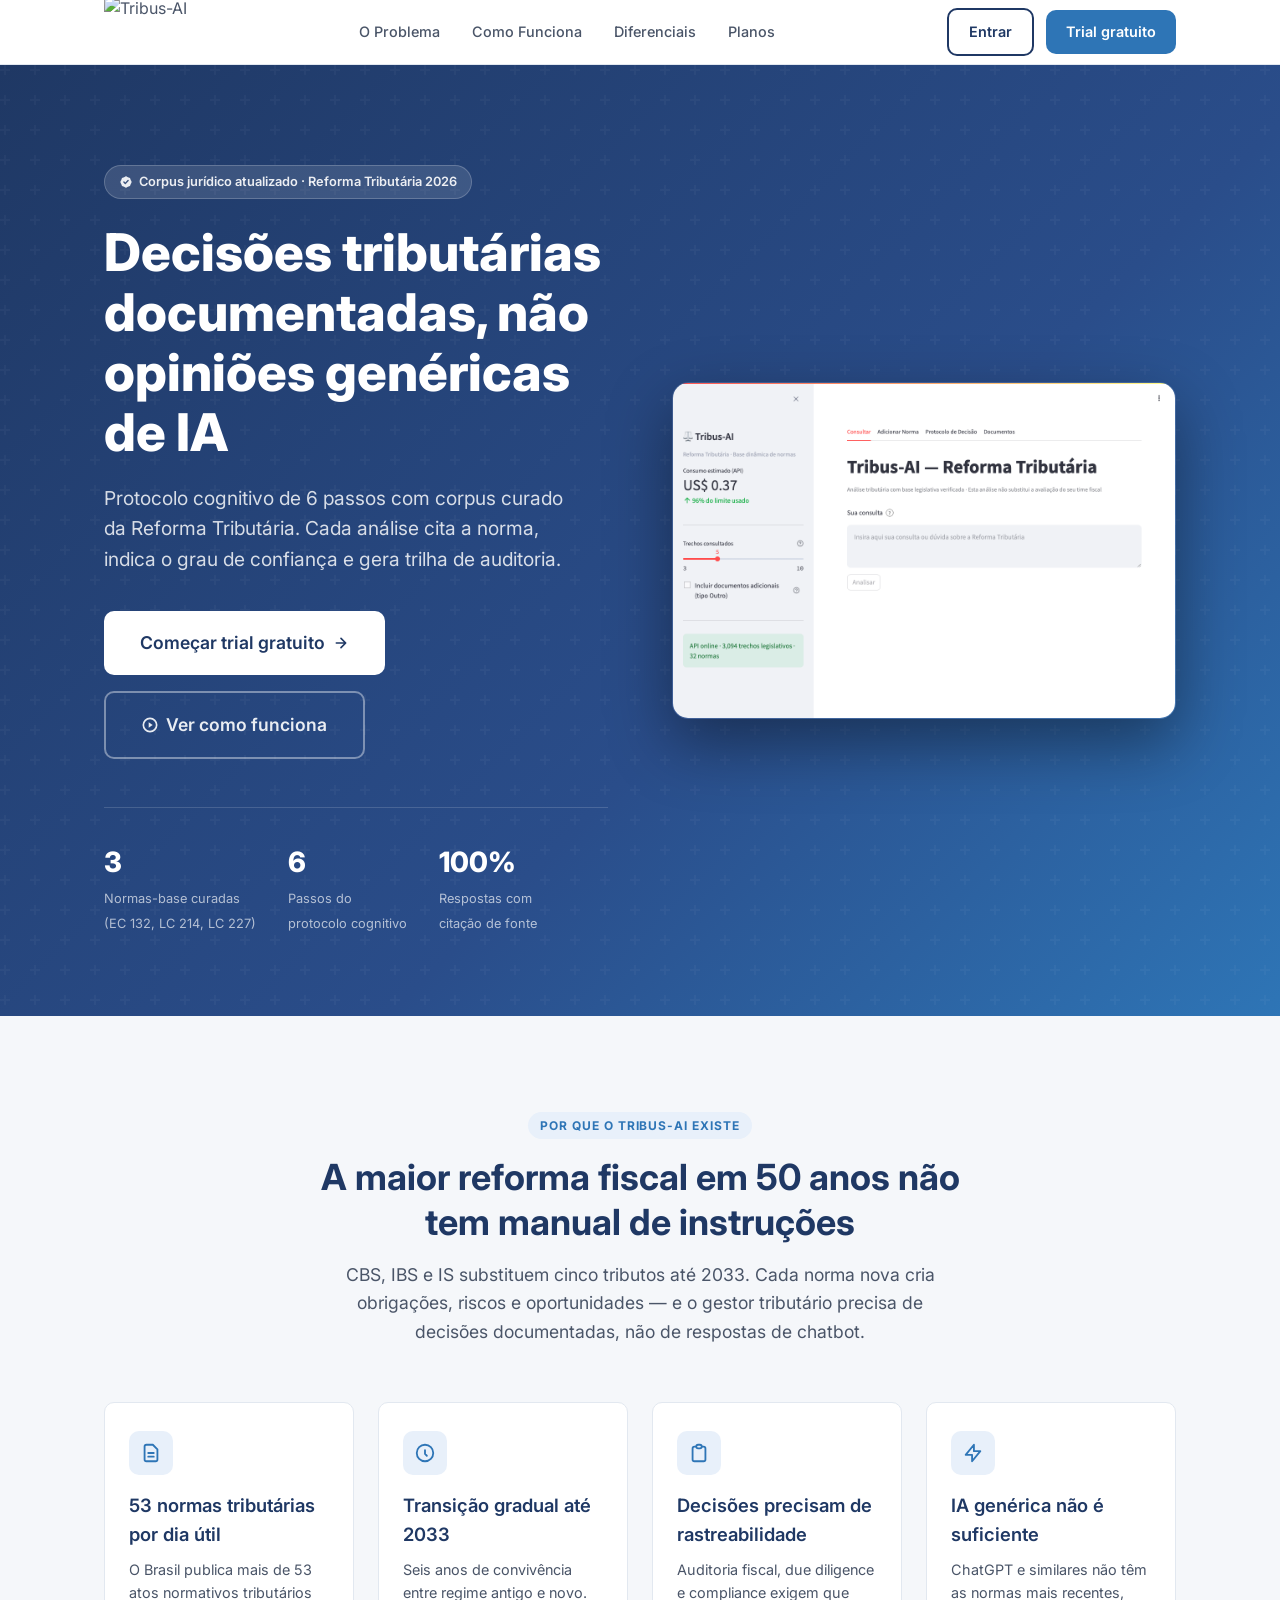
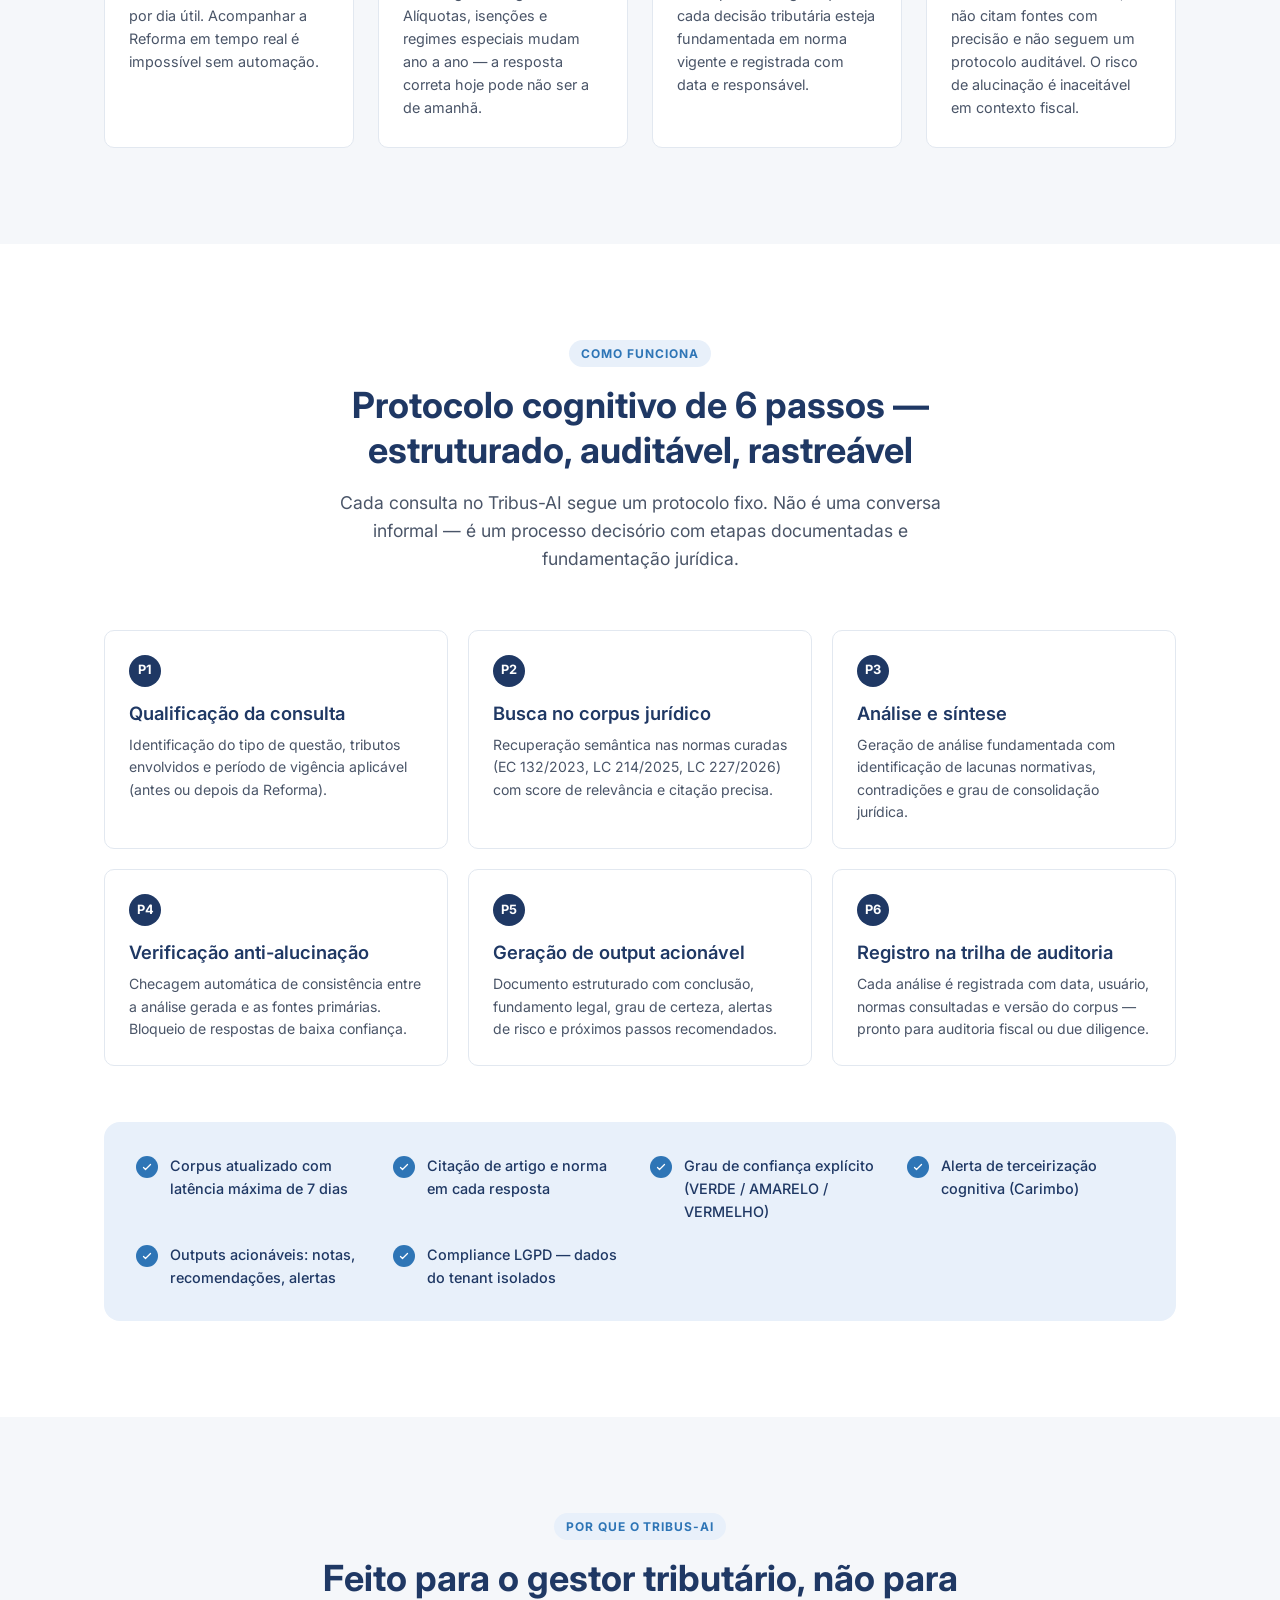
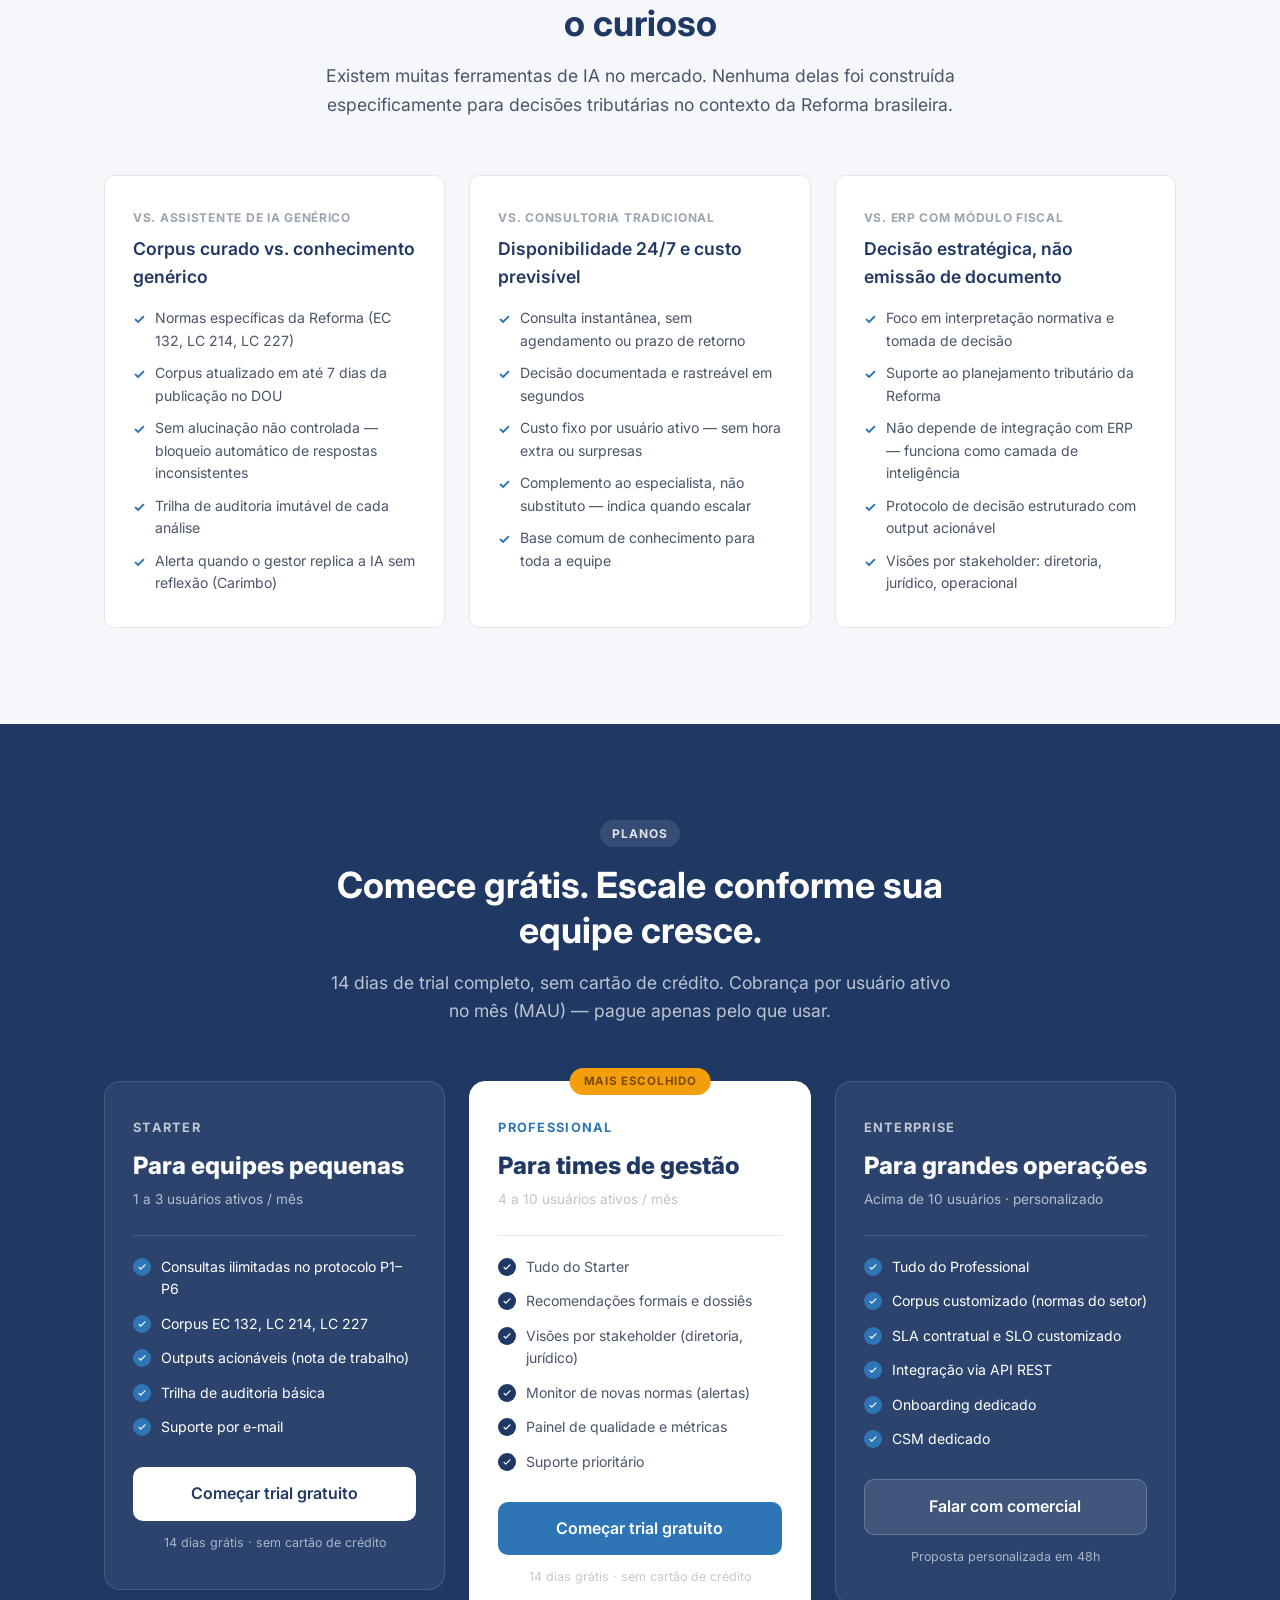
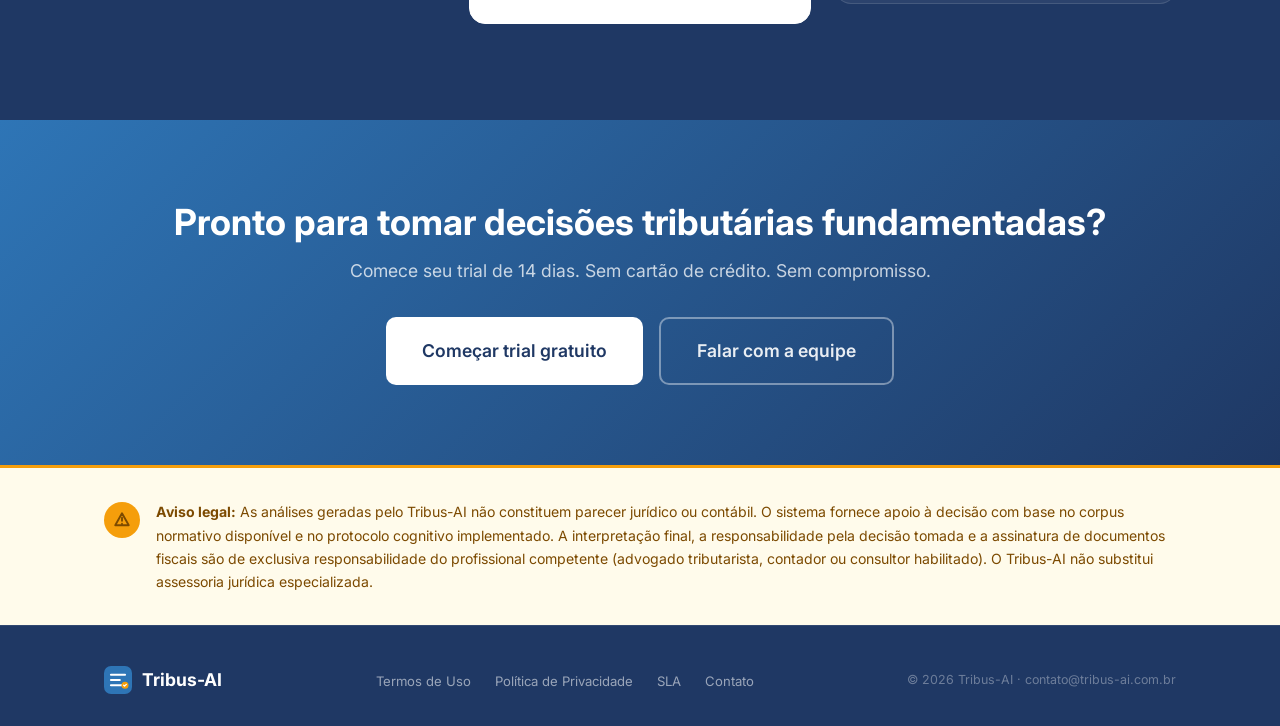
==== landing/index.html @ 96663cfc "feat: logo 72px + screenshot real do app no hero da landing page Co-Authored-By: Claude Sonnet 4.6 <" ====
<!DOCTYPE html>
<html lang="pt-BR">
<head>
  <meta charset="UTF-8" />
  <meta name="viewport" content="width=device-width, initial-scale=1.0" />
  <meta name="description" content="Tribus-AI — Inteligência tributária para a Reforma. Protocolo cognitivo de 6 passos, corpus jurídico curado e trilha de auditoria para decisões tributárias documentadas." />
  <title>Tribus-AI — Inteligência Tributária para a Reforma</title>
  <link rel="preconnect" href="https://fonts.googleapis.com" />
  <link rel="preconnect" href="https://fonts.gstatic.com" crossorigin />
  <link href="https://fonts.googleapis.com/css2?family=Inter:wght@400;500;600;700;800&display=swap" rel="stylesheet" />
  <style>
    /* ── Reset & Base ───────────────────────────────────────────── */
    *, *::before, *::after { box-sizing: border-box; margin: 0; padding: 0; }

    :root {
      --azul-escuro:  #1F3864;
      --azul-medio:   #2E75B6;
      --azul-claro:   #E8F0FA;
      --cinza-claro:  #F5F7FA;
      --cinza-medio:  #9AA5B1;
      --cinza-texto:  #4A5568;
      --branco:       #FFFFFF;
      --borda:        #E2E8F0;
      --destaque:     #F59E0B;
      --fonte:        'Inter', system-ui, -apple-system, sans-serif;
      --raio:         10px;
      --sombra:       0 4px 24px rgba(31,56,100,.10);
    }

    html { scroll-behavior: smooth; }

    body {
      font-family: var(--fonte);
      color: var(--cinza-texto);
      background: var(--branco);
      line-height: 1.6;
      -webkit-font-smoothing: antialiased;
    }

    img { max-width: 100%; display: block; }
    a { color: inherit; text-decoration: none; }

    .container {
      width: 100%;
      max-width: 1120px;
      margin: 0 auto;
      padding: 0 24px;
    }

    /* ── Tipografia ─────────────────────────────────────────────── */
    h1 { font-size: clamp(2rem, 5vw, 3.25rem); font-weight: 800; line-height: 1.15; }
    h2 { font-size: clamp(1.5rem, 3vw, 2.25rem); font-weight: 700; line-height: 1.25; }
    h3 { font-size: 1.15rem; font-weight: 600; }
    p  { font-size: 1rem; }

    .label {
      display: inline-block;
      font-size: .75rem;
      font-weight: 700;
      letter-spacing: .08em;
      text-transform: uppercase;
      color: var(--azul-medio);
      background: var(--azul-claro);
      padding: 4px 12px;
      border-radius: 20px;
      margin-bottom: 16px;
    }

    /* ── Botões ─────────────────────────────────────────────────── */
    .btn {
      display: inline-flex;
      align-items: center;
      gap: 8px;
      padding: 14px 28px;
      border-radius: var(--raio);
      font-size: 1rem;
      font-weight: 600;
      cursor: pointer;
      transition: transform .15s, box-shadow .15s, opacity .15s;
      border: none;
      text-decoration: none;
    }
    .btn:hover { transform: translateY(-2px); box-shadow: 0 8px 24px rgba(0,0,0,.15); }
    .btn:active { transform: translateY(0); }

    .btn-primary {
      background: var(--azul-medio);
      color: var(--branco);
    }
    .btn-primary:hover { background: #2563a8; }

    .btn-outline {
      background: transparent;
      color: var(--azul-escuro);
      border: 2px solid var(--azul-escuro);
    }
    .btn-outline:hover { background: var(--azul-escuro); color: var(--branco); }

    .btn-white {
      background: var(--branco);
      color: var(--azul-escuro);
    }
    .btn-white:hover { background: var(--azul-claro); }

    .btn-lg { padding: 18px 36px; font-size: 1.1rem; }

    /* ── Nav ────────────────────────────────────────────────────── */
    nav {
      position: sticky;
      top: 0;
      z-index: 100;
      background: rgba(255,255,255,.95);
      backdrop-filter: blur(8px);
      border-bottom: 1px solid var(--borda);
      padding: 0;
    }
    .nav-inner {
      display: flex;
      align-items: center;
      justify-content: space-between;
      height: 64px;
    }
    .logo {
      display: flex;
      align-items: center;
    }
    .logo img { height: 72px; width: auto; display: block; }
    .nav-links {
      display: flex;
      align-items: center;
      gap: 32px;
      list-style: none;
    }
    .nav-links a {
      font-size: .9rem;
      font-weight: 500;
      color: var(--cinza-texto);
      transition: color .15s;
    }
    .nav-links a:hover { color: var(--azul-medio); }
    .nav-cta { display: flex; gap: 12px; align-items: center; }
    .nav-mobile-toggle {
      display: none;
      background: none;
      border: none;
      cursor: pointer;
      padding: 4px;
      color: var(--azul-escuro);
    }

    @media (max-width: 768px) {
      .nav-links, .nav-cta { display: none; }
      .nav-mobile-toggle { display: block; }
      nav.open .nav-links,
      nav.open .nav-cta {
        display: flex;
        flex-direction: column;
        align-items: flex-start;
        padding: 16px 24px;
        gap: 16px;
        background: var(--branco);
        border-top: 1px solid var(--borda);
      }
      nav.open { display: block; }
      nav.open .nav-inner { flex-wrap: wrap; height: auto; padding: 12px 0; }
    }

    /* ── Hero ───────────────────────────────────────────────────── */
    #hero {
      background: linear-gradient(135deg, var(--azul-escuro) 0%, #2a4d8a 60%, var(--azul-medio) 100%);
      color: var(--branco);
      padding: 100px 0 80px;
      overflow: hidden;
      position: relative;
    }
    #hero::before {
      content: '';
      position: absolute;
      inset: 0;
      background: url("data:image/svg+xml,%3Csvg width='60' height='60' viewBox='0 0 60 60' xmlns='http://www.w3.org/2000/svg'%3E%3Cg fill='none' fill-rule='evenodd'%3E%3Cg fill='%23ffffff' fill-opacity='0.03'%3E%3Cpath d='M36 34v-4h-2v4h-4v2h4v4h2v-4h4v-2h-4zm0-30V0h-2v4h-4v2h4v4h2V6h4V4h-4zM6 34v-4H4v4H0v2h4v4h2v-4h4v-2H6zM6 4V0H4v4H0v2h4v4h2V6h4V4H6z'/%3E%3C/g%3E%3C/g%3E%3C/svg%3E");
      pointer-events: none;
    }
    .hero-grid {
      display: grid;
      grid-template-columns: 1fr 1fr;
      gap: 64px;
      align-items: center;
      position: relative;
    }
    .hero-badge {
      display: inline-flex;
      align-items: center;
      gap: 6px;
      background: rgba(255,255,255,.12);
      border: 1px solid rgba(255,255,255,.2);
      border-radius: 20px;
      padding: 6px 14px;
      font-size: .8rem;
      font-weight: 600;
      margin-bottom: 24px;
      color: rgba(255,255,255,.9);
    }
    #hero h1 { color: var(--branco); margin-bottom: 20px; }
    .hero-sub {
      font-size: 1.2rem;
      color: rgba(255,255,255,.82);
      margin-bottom: 36px;
      max-width: 480px;
    }
    .hero-actions { display: flex; gap: 16px; flex-wrap: wrap; }
    .hero-visual {
      border-radius: 16px;
      overflow: hidden;
      box-shadow: 0 24px 64px rgba(0,0,0,.4);
      border: 1px solid rgba(255,255,255,.1);
    }
    .hero-visual img { width: 100%; height: auto; display: block; }
    .hero-stats {
      display: flex;
      gap: 32px;
      margin-top: 48px;
      padding-top: 32px;
      border-top: 1px solid rgba(255,255,255,.15);
      flex-wrap: wrap;
    }
    .stat-item { }
    .stat-num {
      font-size: 1.75rem;
      font-weight: 800;
      color: var(--branco);
      display: block;
    }
    .stat-label {
      font-size: .8rem;
      color: rgba(255,255,255,.65);
    }

    @media (max-width: 768px) {
      #hero { padding: 64px 0 48px; }
      .hero-grid { grid-template-columns: 1fr; gap: 40px; }
      .hero-visual { display: none; }
    }

    /* ── Seções genéricas ───────────────────────────────────────── */
    section { padding: 96px 0; }
    .section-header { text-align: center; max-width: 640px; margin: 0 auto 56px; }
    .section-header h2 { color: var(--azul-escuro); margin-bottom: 16px; }
    .section-header p { font-size: 1.1rem; color: var(--cinza-texto); }

    /* ── Problema ───────────────────────────────────────────────── */
    #problema { background: var(--cinza-claro); }
    .problema-grid {
      display: grid;
      grid-template-columns: repeat(auto-fit, minmax(240px, 1fr));
      gap: 24px;
    }
    .problema-card {
      background: var(--branco);
      border: 1px solid var(--borda);
      border-radius: var(--raio);
      padding: 28px 24px;
      transition: box-shadow .2s;
    }
    .problema-card:hover { box-shadow: var(--sombra); }
    .problema-icon {
      width: 44px;
      height: 44px;
      border-radius: 10px;
      background: var(--azul-claro);
      display: flex;
      align-items: center;
      justify-content: center;
      margin-bottom: 16px;
    }
    .problema-card h3 { color: var(--azul-escuro); margin-bottom: 8px; }
    .problema-card p { font-size: .9rem; color: var(--cinza-texto); }

    /* ── Solução / P1-P6 ────────────────────────────────────────── */
    #solucao { background: var(--branco); }
    .passos-grid {
      display: grid;
      grid-template-columns: repeat(auto-fit, minmax(300px, 1fr));
      gap: 20px;
      margin-bottom: 56px;
    }
    .passo-card {
      border: 1px solid var(--borda);
      border-radius: var(--raio);
      padding: 24px;
      position: relative;
      transition: border-color .2s, box-shadow .2s;
    }
    .passo-card:hover {
      border-color: var(--azul-medio);
      box-shadow: 0 0 0 3px var(--azul-claro);
    }
    .passo-num {
      display: inline-flex;
      align-items: center;
      justify-content: center;
      width: 32px;
      height: 32px;
      border-radius: 50%;
      background: var(--azul-escuro);
      color: var(--branco);
      font-size: .8rem;
      font-weight: 700;
      margin-bottom: 12px;
    }
    .passo-card h3 { color: var(--azul-escuro); margin-bottom: 6px; }
    .passo-card p { font-size: .88rem; }

    .solucao-features {
      display: grid;
      grid-template-columns: repeat(auto-fit, minmax(220px, 1fr));
      gap: 20px;
      background: var(--azul-claro);
      border-radius: 16px;
      padding: 32px;
    }
    .feature-item {
      display: flex;
      align-items: flex-start;
      gap: 12px;
    }
    .feature-check {
      width: 22px;
      height: 22px;
      border-radius: 50%;
      background: var(--azul-medio);
      flex-shrink: 0;
      display: flex;
      align-items: center;
      justify-content: center;
      margin-top: 2px;
    }
    .feature-item p { font-size: .9rem; font-weight: 500; color: var(--azul-escuro); }

    /* ── Diferenciais ───────────────────────────────────────────── */
    #diferenciais { background: var(--cinza-claro); }
    .diferenciais-grid {
      display: grid;
      grid-template-columns: repeat(auto-fit, minmax(300px, 1fr));
      gap: 24px;
    }
    .diferencial-card {
      background: var(--branco);
      border-radius: var(--raio);
      padding: 32px 28px;
      border: 1px solid var(--borda);
    }
    .diferencial-vs {
      font-size: .75rem;
      font-weight: 700;
      text-transform: uppercase;
      letter-spacing: .06em;
      color: var(--cinza-medio);
      margin-bottom: 8px;
    }
    .diferencial-card h3 {
      color: var(--azul-escuro);
      font-size: 1.1rem;
      margin-bottom: 16px;
    }
    .diferencial-lista { list-style: none; display: flex; flex-direction: column; gap: 10px; }
    .diferencial-lista li {
      display: flex;
      align-items: flex-start;
      gap: 10px;
      font-size: .88rem;
    }
    .diferencial-lista li::before {
      content: '✓';
      color: var(--azul-medio);
      font-weight: 700;
      flex-shrink: 0;
      margin-top: 1px;
    }

    /* ── Preços ─────────────────────────────────────────────────── */
    #precos { background: var(--azul-escuro); }
    #precos .section-header h2 { color: var(--branco); }
    #precos .section-header p { color: rgba(255,255,255,.7); }
    #precos .label { background: rgba(255,255,255,.1); color: rgba(255,255,255,.85); }

    .precos-grid {
      display: grid;
      grid-template-columns: repeat(auto-fit, minmax(280px, 1fr));
      gap: 24px;
      align-items: start;
    }
    .preco-card {
      background: rgba(255,255,255,.06);
      border: 1px solid rgba(255,255,255,.12);
      border-radius: 16px;
      padding: 36px 28px;
      color: var(--branco);
      transition: transform .2s, box-shadow .2s;
    }
    .preco-card:hover { transform: translateY(-4px); box-shadow: 0 16px 40px rgba(0,0,0,.3); }
    .preco-card.destaque {
      background: var(--branco);
      color: var(--azul-escuro);
      border-color: var(--branco);
      position: relative;
    }
    .preco-badge {
      position: absolute;
      top: -14px;
      left: 50%;
      transform: translateX(-50%);
      background: var(--destaque);
      color: #7c4a00;
      font-size: .72rem;
      font-weight: 700;
      text-transform: uppercase;
      letter-spacing: .06em;
      padding: 4px 14px;
      border-radius: 20px;
      white-space: nowrap;
    }
    .preco-plano {
      font-size: .8rem;
      font-weight: 700;
      text-transform: uppercase;
      letter-spacing: .1em;
      margin-bottom: 8px;
      opacity: .7;
    }
    .preco-card.destaque .preco-plano { color: var(--azul-medio); opacity: 1; }
    .preco-card h3 {
      font-size: 1.5rem;
      font-weight: 800;
      margin-bottom: 4px;
    }
    .preco-usuarios {
      font-size: .85rem;
      opacity: .65;
      margin-bottom: 24px;
    }
    .preco-divider {
      border: none;
      border-top: 1px solid rgba(255,255,255,.12);
      margin: 20px 0;
    }
    .preco-card.destaque .preco-divider { border-color: var(--borda); }
    .preco-features { list-style: none; display: flex; flex-direction: column; gap: 12px; margin-bottom: 28px; }
    .preco-features li {
      display: flex;
      gap: 10px;
      font-size: .88rem;
      align-items: flex-start;
    }
    .preco-features li .ck {
      width: 18px;
      height: 18px;
      border-radius: 50%;
      background: var(--azul-medio);
      flex-shrink: 0;
      display: flex;
      align-items: center;
      justify-content: center;
      margin-top: 2px;
    }
    .preco-card.destaque .preco-features li .ck { background: var(--azul-escuro); }
    .preco-trial {
      text-align: center;
      font-size: .78rem;
      opacity: .6;
      margin-top: 12px;
    }

    /* ── Disclaimer ─────────────────────────────────────────────── */
    #disclaimer {
      background: #fffbeb;
      border-top: 3px solid var(--destaque);
      padding: 32px 0;
    }
    .disclaimer-inner {
      display: flex;
      gap: 16px;
      align-items: flex-start;
    }
    .disclaimer-icon {
      flex-shrink: 0;
      width: 36px;
      height: 36px;
      background: var(--destaque);
      border-radius: 50%;
      display: flex;
      align-items: center;
      justify-content: center;
      margin-top: 2px;
    }
    #disclaimer p {
      font-size: .88rem;
      color: #7c4a00;
      line-height: 1.65;
    }
    #disclaimer strong { font-weight: 700; }

    /* ── CTA final ──────────────────────────────────────────────── */
    #cta-final {
      background: linear-gradient(135deg, var(--azul-medio), var(--azul-escuro));
      padding: 80px 0;
      text-align: center;
    }
    #cta-final h2 { color: var(--branco); margin-bottom: 12px; }
    #cta-final p { color: rgba(255,255,255,.75); font-size: 1.1rem; margin-bottom: 32px; }
    .cta-actions { display: flex; gap: 16px; justify-content: center; flex-wrap: wrap; }

    /* ── Footer ─────────────────────────────────────────────────── */
    footer {
      background: var(--azul-escuro);
      border-top: 1px solid rgba(255,255,255,.08);
      padding: 40px 0 32px;
    }
    .footer-inner {
      display: flex;
      align-items: center;
      justify-content: space-between;
      flex-wrap: wrap;
      gap: 24px;
    }
    .footer-logo {
      display: flex;
      align-items: center;
      gap: 10px;
      color: var(--branco);
      font-weight: 700;
      font-size: 1.1rem;
    }
    .footer-links {
      display: flex;
      gap: 24px;
      flex-wrap: wrap;
      list-style: none;
    }
    .footer-links a {
      font-size: .82rem;
      color: rgba(255,255,255,.55);
      transition: color .15s;
    }
    .footer-links a:hover { color: rgba(255,255,255,.9); }
    .footer-copy {
      font-size: .78rem;
      color: rgba(255,255,255,.35);
    }

    /* ── Utilidades ─────────────────────────────────────────────── */
    .text-center { text-align: center; }
    .mt-4  { margin-top: 16px; }
    .mt-8  { margin-top: 32px; }
    .mt-12 { margin-top: 48px; }

    /* SVG check inline */
    .svg-check { display: block; }
  </style>
</head>
<body>

<!-- ═══════════════════════════ NAV ════════════════════════════════ -->
<nav id="nav">
  <div class="container">
    <div class="nav-inner">
      <a href="#" class="logo">
        <img src="assets/logo.png" alt="Tribus-AI" style="height:72px;width:auto;">
      </a>
      <ul class="nav-links">
        <li><a href="#problema">O Problema</a></li>
        <li><a href="#solucao">Como Funciona</a></li>
        <li><a href="#diferenciais">Diferenciais</a></li>
        <li><a href="#precos">Planos</a></li>
      </ul>
      <div class="nav-cta">
        <a href="/app" class="btn btn-outline" style="padding:10px 20px;font-size:.9rem;">Entrar</a>
        <a href="#" class="btn btn-primary" style="padding:10px 20px;font-size:.9rem;">Trial gratuito</a>
      </div>
      <button class="nav-mobile-toggle" id="menuBtn" aria-label="Menu">
        <svg width="24" height="24" fill="none" stroke="currentColor" stroke-width="2" viewBox="0 0 24 24">
          <path d="M3 12h18M3 6h18M3 18h18" stroke-linecap="round"/>
        </svg>
      </button>
    </div>
  </div>
</nav>

<!-- ════════════════════════════ HERO ══════════════════════════════ -->
<section id="hero">
  <div class="container">
    <div class="hero-grid">
      <div>
        <div class="hero-badge">
          <svg width="14" height="14" fill="currentColor" viewBox="0 0 20 20"><path fill-rule="evenodd" d="M6.267 3.455a3.066 3.066 0 001.745-.723 3.066 3.066 0 013.976 0 3.066 3.066 0 001.745.723 3.066 3.066 0 012.812 2.812c.051.643.304 1.254.723 1.745a3.066 3.066 0 010 3.976 3.066 3.066 0 00-.723 1.745 3.066 3.066 0 01-2.812 2.812 3.066 3.066 0 00-1.745.723 3.066 3.066 0 01-3.976 0 3.066 3.066 0 00-1.745-.723 3.066 3.066 0 01-2.812-2.812 3.066 3.066 0 00-.723-1.745 3.066 3.066 0 010-3.976 3.066 3.066 0 00.723-1.745 3.066 3.066 0 012.812-2.812zm7.44 5.252a1 1 0 00-1.414-1.414L9 10.586 7.707 9.293a1 1 0 00-1.414 1.414l2 2a1 1 0 001.414 0l4-4z" clip-rule="evenodd"/></svg>
          Corpus jurídico atualizado · Reforma Tributária 2026
        </div>
        <h1>Decisões tributárias documentadas, não opiniões genéricas de IA</h1>
        <p class="hero-sub">Protocolo cognitivo de 6 passos com corpus curado da Reforma Tributária. Cada análise cita a norma, indica o grau de confiança e gera trilha de auditoria.</p>
        <div class="hero-actions">
          <a href="#" class="btn btn-white btn-lg">
            Começar trial gratuito
            <svg width="16" height="16" fill="none" stroke="currentColor" stroke-width="2.5" viewBox="0 0 24 24"><path d="M5 12h14M12 5l7 7-7 7" stroke-linecap="round" stroke-linejoin="round"/></svg>
          </a>
          <a href="#solucao" class="btn btn-outline btn-lg" style="border-color:rgba(255,255,255,.4);color:rgba(255,255,255,.9);">
            <svg width="16" height="16" fill="none" stroke="currentColor" stroke-width="2.5" viewBox="0 0 24 24"><circle cx="12" cy="12" r="10"/><path d="M10 8l6 4-6 4V8z" fill="currentColor" stroke="none"/></svg>
            Ver como funciona
          </a>
        </div>
        <div class="hero-stats">
          <div class="stat-item">
            <span class="stat-num">3</span>
            <span class="stat-label">Normas-base curadas<br>(EC 132, LC 214, LC 227)</span>
          </div>
          <div class="stat-item">
            <span class="stat-num">6</span>
            <span class="stat-label">Passos do<br>protocolo cognitivo</span>
          </div>
          <div class="stat-item">
            <span class="stat-num">100%</span>
            <span class="stat-label">Respostas com<br>citação de fonte</span>
          </div>
        </div>
      </div>
      <div class="hero-visual">
        <img src="assets/app-screenshot.png" alt="Painel Tribus-AI — Consulta tributária com base legislativa verificada">
      </div>
    </div>
  </div>
</section>

<!-- ════════════════════════ PROBLEMA ══════════════════════════════ -->
<section id="problema">
  <div class="container">
    <div class="section-header">
      <span class="label">Por que o Tribus-AI existe</span>
      <h2>A maior reforma fiscal em 50 anos não tem manual de instruções</h2>
      <p>CBS, IBS e IS substituem cinco tributos até 2033. Cada norma nova cria obrigações, riscos e oportunidades — e o gestor tributário precisa de decisões documentadas, não de respostas de chatbot.</p>
    </div>
    <div class="problema-grid">
      <div class="problema-card">
        <div class="problema-icon">
          <svg width="22" height="22" fill="none" stroke="#2E75B6" stroke-width="2" viewBox="0 0 24 24"><path d="M9 12h6M9 16h6M17 21H7a2 2 0 01-2-2V5a2 2 0 012-2h7l5 5v11a2 2 0 01-2 2z" stroke-linecap="round" stroke-linejoin="round"/></svg>
        </div>
        <h3>53 normas tributárias por dia útil</h3>
        <p>O Brasil publica mais de 53 atos normativos tributários por dia útil. Acompanhar a Reforma em tempo real é impossível sem automação.</p>
      </div>
      <div class="problema-card">
        <div class="problema-icon">
          <svg width="22" height="22" fill="none" stroke="#2E75B6" stroke-width="2" viewBox="0 0 24 24"><path d="M12 9v4l2 2M12 3a9 9 0 110 18A9 9 0 0112 3z" stroke-linecap="round" stroke-linejoin="round"/></svg>
        </div>
        <h3>Transição gradual até 2033</h3>
        <p>Seis anos de convivência entre regime antigo e novo. Alíquotas, isenções e regimes especiais mudam ano a ano — a resposta correta hoje pode não ser a de amanhã.</p>
      </div>
      <div class="problema-card">
        <div class="problema-icon">
          <svg width="22" height="22" fill="none" stroke="#2E75B6" stroke-width="2" viewBox="0 0 24 24"><path d="M9 5H7a2 2 0 00-2 2v12a2 2 0 002 2h10a2 2 0 002-2V7a2 2 0 00-2-2h-2M9 5a2 2 0 002 2h2a2 2 0 002-2M9 5a2 2 0 012-2h2a2 2 0 012 2" stroke-linecap="round" stroke-linejoin="round"/></svg>
        </div>
        <h3>Decisões precisam de rastreabilidade</h3>
        <p>Auditoria fiscal, due diligence e compliance exigem que cada decisão tributária esteja fundamentada em norma vigente e registrada com data e responsável.</p>
      </div>
      <div class="problema-card">
        <div class="problema-icon">
          <svg width="22" height="22" fill="none" stroke="#2E75B6" stroke-width="2" viewBox="0 0 24 24"><path d="M13 10V3L4 14h7v7l9-11h-7z" stroke-linecap="round" stroke-linejoin="round"/></svg>
        </div>
        <h3>IA genérica não é suficiente</h3>
        <p>ChatGPT e similares não têm as normas mais recentes, não citam fontes com precisão e não seguem um protocolo auditável. O risco de alucinação é inaceitável em contexto fiscal.</p>
      </div>
    </div>
  </div>
</section>

<!-- ═════════════════════════ SOLUÇÃO ═══════════════════════════════ -->
<section id="solucao">
  <div class="container">
    <div class="section-header">
      <span class="label">Como funciona</span>
      <h2>Protocolo cognitivo de 6 passos — estruturado, auditável, rastreável</h2>
      <p>Cada consulta no Tribus-AI segue um protocolo fixo. Não é uma conversa informal — é um processo decisório com etapas documentadas e fundamentação jurídica.</p>
    </div>
    <div class="passos-grid">
      <div class="passo-card">
        <div class="passo-num">P1</div>
        <h3>Qualificação da consulta</h3>
        <p>Identificação do tipo de questão, tributos envolvidos e período de vigência aplicável (antes ou depois da Reforma).</p>
      </div>
      <div class="passo-card">
        <div class="passo-num">P2</div>
        <h3>Busca no corpus jurídico</h3>
        <p>Recuperação semântica nas normas curadas (EC 132/2023, LC 214/2025, LC 227/2026) com score de relevância e citação precisa.</p>
      </div>
      <div class="passo-card">
        <div class="passo-num">P3</div>
        <h3>Análise e síntese</h3>
        <p>Geração de análise fundamentada com identificação de lacunas normativas, contradições e grau de consolidação jurídica.</p>
      </div>
      <div class="passo-card">
        <div class="passo-num">P4</div>
        <h3>Verificação anti-alucinação</h3>
        <p>Checagem automática de consistência entre a análise gerada e as fontes primárias. Bloqueio de respostas de baixa confiança.</p>
      </div>
      <div class="passo-card">
        <div class="passo-num">P5</div>
        <h3>Geração de output acionável</h3>
        <p>Documento estruturado com conclusão, fundamento legal, grau de certeza, alertas de risco e próximos passos recomendados.</p>
      </div>
      <div class="passo-card">
        <div class="passo-num">P6</div>
        <h3>Registro na trilha de auditoria</h3>
        <p>Cada análise é registrada com data, usuário, normas consultadas e versão do corpus — pronto para auditoria fiscal ou due diligence.</p>
      </div>
    </div>
    <div class="solucao-features">
      <div class="feature-item">
        <div class="feature-check">
          <svg class="svg-check" width="12" height="12" fill="none" stroke="white" stroke-width="2.5" viewBox="0 0 24 24"><path d="M5 13l4 4L19 7" stroke-linecap="round" stroke-linejoin="round"/></svg>
        </div>
        <p>Corpus atualizado com latência máxima de 7 dias</p>
      </div>
      <div class="feature-item">
        <div class="feature-check">
          <svg class="svg-check" width="12" height="12" fill="none" stroke="white" stroke-width="2.5" viewBox="0 0 24 24"><path d="M5 13l4 4L19 7" stroke-linecap="round" stroke-linejoin="round"/></svg>
        </div>
        <p>Citação de artigo e norma em cada resposta</p>
      </div>
      <div class="feature-item">
        <div class="feature-check">
          <svg class="svg-check" width="12" height="12" fill="none" stroke="white" stroke-width="2.5" viewBox="0 0 24 24"><path d="M5 13l4 4L19 7" stroke-linecap="round" stroke-linejoin="round"/></svg>
        </div>
        <p>Grau de confiança explícito (VERDE / AMARELO / VERMELHO)</p>
      </div>
      <div class="feature-item">
        <div class="feature-check">
          <svg class="svg-check" width="12" height="12" fill="none" stroke="white" stroke-width="2.5" viewBox="0 0 24 24"><path d="M5 13l4 4L19 7" stroke-linecap="round" stroke-linejoin="round"/></svg>
        </div>
        <p>Alerta de terceirização cognitiva (Carimbo)</p>
      </div>
      <div class="feature-item">
        <div class="feature-check">
          <svg class="svg-check" width="12" height="12" fill="none" stroke="white" stroke-width="2.5" viewBox="0 0 24 24"><path d="M5 13l4 4L19 7" stroke-linecap="round" stroke-linejoin="round"/></svg>
        </div>
        <p>Outputs acionáveis: notas, recomendações, alertas</p>
      </div>
      <div class="feature-item">
        <div class="feature-check">
          <svg class="svg-check" width="12" height="12" fill="none" stroke="white" stroke-width="2.5" viewBox="0 0 24 24"><path d="M5 13l4 4L19 7" stroke-linecap="round" stroke-linejoin="round"/></svg>
        </div>
        <p>Compliance LGPD — dados do tenant isolados</p>
      </div>
    </div>
  </div>
</section>

<!-- ══════════════════════ DIFERENCIAIS ════════════════════════════ -->
<section id="diferenciais">
  <div class="container">
    <div class="section-header">
      <span class="label">Por que o Tribus-AI</span>
      <h2>Feito para o gestor tributário, não para o curioso</h2>
      <p>Existem muitas ferramentas de IA no mercado. Nenhuma delas foi construída especificamente para decisões tributárias no contexto da Reforma brasileira.</p>
    </div>
    <div class="diferenciais-grid">
      <div class="diferencial-card">
        <div class="diferencial-vs">vs. Assistente de IA genérico</div>
        <h3>Corpus curado vs. conhecimento genérico</h3>
        <ul class="diferencial-lista">
          <li>Normas específicas da Reforma (EC 132, LC 214, LC 227)</li>
          <li>Corpus atualizado em até 7 dias da publicação no DOU</li>
          <li>Sem alucinação não controlada — bloqueio automático de respostas inconsistentes</li>
          <li>Trilha de auditoria imutável de cada análise</li>
          <li>Alerta quando o gestor replica a IA sem reflexão (Carimbo)</li>
        </ul>
      </div>
      <div class="diferencial-card">
        <div class="diferencial-vs">vs. Consultoria tradicional</div>
        <h3>Disponibilidade 24/7 e custo previsível</h3>
        <ul class="diferencial-lista">
          <li>Consulta instantânea, sem agendamento ou prazo de retorno</li>
          <li>Decisão documentada e rastreável em segundos</li>
          <li>Custo fixo por usuário ativo — sem hora extra ou surpresas</li>
          <li>Complemento ao especialista, não substituto — indica quando escalar</li>
          <li>Base comum de conhecimento para toda a equipe</li>
        </ul>
      </div>
      <div class="diferencial-card">
        <div class="diferencial-vs">vs. ERP com módulo fiscal</div>
        <h3>Decisão estratégica, não emissão de documento</h3>
        <ul class="diferencial-lista">
          <li>Foco em interpretação normativa e tomada de decisão</li>
          <li>Suporte ao planejamento tributário da Reforma</li>
          <li>Não depende de integração com ERP — funciona como camada de inteligência</li>
          <li>Protocolo de decisão estruturado com output acionável</li>
          <li>Visões por stakeholder: diretoria, jurídico, operacional</li>
        </ul>
      </div>
    </div>
  </div>
</section>

<!-- ══════════════════════════ PREÇOS ═══════════════════════════════ -->
<section id="precos">
  <div class="container">
    <div class="section-header">
      <span class="label">Planos</span>
      <h2>Comece grátis. Escale conforme sua equipe cresce.</h2>
      <p>14 dias de trial completo, sem cartão de crédito. Cobrança por usuário ativo no mês (MAU) — pague apenas pelo que usar.</p>
    </div>
    <div class="precos-grid">

      <div class="preco-card">
        <div class="preco-plano">Starter</div>
        <h3>Para equipes pequenas</h3>
        <p class="preco-usuarios">1 a 3 usuários ativos / mês</p>
        <hr class="preco-divider">
        <ul class="preco-features">
          <li><span class="ck"><svg width="10" height="10" fill="none" stroke="white" stroke-width="3" viewBox="0 0 24 24"><path d="M5 13l4 4L19 7" stroke-linecap="round" stroke-linejoin="round"/></svg></span>Consultas ilimitadas no protocolo P1–P6</li>
          <li><span class="ck"><svg width="10" height="10" fill="none" stroke="white" stroke-width="3" viewBox="0 0 24 24"><path d="M5 13l4 4L19 7" stroke-linecap="round" stroke-linejoin="round"/></svg></span>Corpus EC 132, LC 214, LC 227</li>
          <li><span class="ck"><svg width="10" height="10" fill="none" stroke="white" stroke-width="3" viewBox="0 0 24 24"><path d="M5 13l4 4L19 7" stroke-linecap="round" stroke-linejoin="round"/></svg></span>Outputs acionáveis (nota de trabalho)</li>
          <li><span class="ck"><svg width="10" height="10" fill="none" stroke="white" stroke-width="3" viewBox="0 0 24 24"><path d="M5 13l4 4L19 7" stroke-linecap="round" stroke-linejoin="round"/></svg></span>Trilha de auditoria básica</li>
          <li><span class="ck"><svg width="10" height="10" fill="none" stroke="white" stroke-width="3" viewBox="0 0 24 24"><path d="M5 13l4 4L19 7" stroke-linecap="round" stroke-linejoin="round"/></svg></span>Suporte por e-mail</li>
        </ul>
        <a href="#" class="btn btn-white" style="width:100%;justify-content:center;">Começar trial gratuito</a>
        <p class="preco-trial">14 dias grátis · sem cartão de crédito</p>
      </div>

      <div class="preco-card destaque">
        <div class="preco-badge">Mais escolhido</div>
        <div class="preco-plano">Professional</div>
        <h3>Para times de gestão</h3>
        <p class="preco-usuarios" style="color:var(--cinza-medio);">4 a 10 usuários ativos / mês</p>
        <hr class="preco-divider">
        <ul class="preco-features" style="color:var(--cinza-texto);">
          <li><span class="ck"><svg width="10" height="10" fill="none" stroke="white" stroke-width="3" viewBox="0 0 24 24"><path d="M5 13l4 4L19 7" stroke-linecap="round" stroke-linejoin="round"/></svg></span>Tudo do Starter</li>
          <li><span class="ck"><svg width="10" height="10" fill="none" stroke="white" stroke-width="3" viewBox="0 0 24 24"><path d="M5 13l4 4L19 7" stroke-linecap="round" stroke-linejoin="round"/></svg></span>Recomendações formais e dossiês</li>
          <li><span class="ck"><svg width="10" height="10" fill="none" stroke="white" stroke-width="3" viewBox="0 0 24 24"><path d="M5 13l4 4L19 7" stroke-linecap="round" stroke-linejoin="round"/></svg></span>Visões por stakeholder (diretoria, jurídico)</li>
          <li><span class="ck"><svg width="10" height="10" fill="none" stroke="white" stroke-width="3" viewBox="0 0 24 24"><path d="M5 13l4 4L19 7" stroke-linecap="round" stroke-linejoin="round"/></svg></span>Monitor de novas normas (alertas)</li>
          <li><span class="ck"><svg width="10" height="10" fill="none" stroke="white" stroke-width="3" viewBox="0 0 24 24"><path d="M5 13l4 4L19 7" stroke-linecap="round" stroke-linejoin="round"/></svg></span>Painel de qualidade e métricas</li>
          <li><span class="ck"><svg width="10" height="10" fill="none" stroke="white" stroke-width="3" viewBox="0 0 24 24"><path d="M5 13l4 4L19 7" stroke-linecap="round" stroke-linejoin="round"/></svg></span>Suporte prioritário</li>
        </ul>
        <a href="#" class="btn btn-primary" style="width:100%;justify-content:center;">Começar trial gratuito</a>
        <p class="preco-trial" style="color:var(--cinza-medio);">14 dias grátis · sem cartão de crédito</p>
      </div>

      <div class="preco-card">
        <div class="preco-plano">Enterprise</div>
        <h3>Para grandes operações</h3>
        <p class="preco-usuarios">Acima de 10 usuários · personalizado</p>
        <hr class="preco-divider">
        <ul class="preco-features">
          <li><span class="ck"><svg width="10" height="10" fill="none" stroke="white" stroke-width="3" viewBox="0 0 24 24"><path d="M5 13l4 4L19 7" stroke-linecap="round" stroke-linejoin="round"/></svg></span>Tudo do Professional</li>
          <li><span class="ck"><svg width="10" height="10" fill="none" stroke="white" stroke-width="3" viewBox="0 0 24 24"><path d="M5 13l4 4L19 7" stroke-linecap="round" stroke-linejoin="round"/></svg></span>Corpus customizado (normas do setor)</li>
          <li><span class="ck"><svg width="10" height="10" fill="none" stroke="white" stroke-width="3" viewBox="0 0 24 24"><path d="M5 13l4 4L19 7" stroke-linecap="round" stroke-linejoin="round"/></svg></span>SLA contratual e SLO customizado</li>
          <li><span class="ck"><svg width="10" height="10" fill="none" stroke="white" stroke-width="3" viewBox="0 0 24 24"><path d="M5 13l4 4L19 7" stroke-linecap="round" stroke-linejoin="round"/></svg></span>Integração via API REST</li>
          <li><span class="ck"><svg width="10" height="10" fill="none" stroke="white" stroke-width="3" viewBox="0 0 24 24"><path d="M5 13l4 4L19 7" stroke-linecap="round" stroke-linejoin="round"/></svg></span>Onboarding dedicado</li>
          <li><span class="ck"><svg width="10" height="10" fill="none" stroke="white" stroke-width="3" viewBox="0 0 24 24"><path d="M5 13l4 4L19 7" stroke-linecap="round" stroke-linejoin="round"/></svg></span>CSM dedicado</li>
        </ul>
        <a href="mailto:contato@tribus-ai.com.br" class="btn" style="width:100%;justify-content:center;background:rgba(255,255,255,.1);color:white;border:1px solid rgba(255,255,255,.2);">Falar com comercial</a>
        <p class="preco-trial">Proposta personalizada em 48h</p>
      </div>

    </div>
  </div>
</section>

<!-- ══════════════════════ CTA FINAL ═══════════════════════════════ -->
<section id="cta-final">
  <div class="container">
    <h2>Pronto para tomar decisões tributárias fundamentadas?</h2>
    <p>Comece seu trial de 14 dias. Sem cartão de crédito. Sem compromisso.</p>
    <div class="cta-actions">
      <a href="#" class="btn btn-white btn-lg">Começar trial gratuito</a>
      <a href="mailto:contato@tribus-ai.com.br" class="btn btn-outline btn-lg" style="border-color:rgba(255,255,255,.4);color:rgba(255,255,255,.9);">Falar com a equipe</a>
    </div>
  </div>
</section>

<!-- ═══════════════════════ DISCLAIMER ════════════════════════════ -->
<section id="disclaimer">
  <div class="container">
    <div class="disclaimer-inner">
      <div class="disclaimer-icon">
        <svg width="18" height="18" fill="none" stroke="#7c4a00" stroke-width="2.5" viewBox="0 0 24 24"><path d="M12 9v4M12 17h.01M12 3l9 16H3L12 3z" stroke-linecap="round" stroke-linejoin="round"/></svg>
      </div>
      <p><strong>Aviso legal:</strong> As análises geradas pelo Tribus-AI não constituem parecer jurídico ou contábil. O sistema fornece apoio à decisão com base no corpus normativo disponível e no protocolo cognitivo implementado. A interpretação final, a responsabilidade pela decisão tomada e a assinatura de documentos fiscais são de exclusiva responsabilidade do profissional competente (advogado tributarista, contador ou consultor habilitado). O Tribus-AI não substitui assessoria jurídica especializada.</p>
    </div>
  </div>
</section>

<!-- ══════════════════════════ FOOTER ══════════════════════════════ -->
<footer>
  <div class="container">
    <div class="footer-inner">
      <a href="#" class="footer-logo">
        <svg width="28" height="28" viewBox="0 0 32 32" fill="none" xmlns="http://www.w3.org/2000/svg">
          <rect width="32" height="32" rx="8" fill="#2E75B6"/>
          <path d="M8 10h16M8 16h10M8 22h13" stroke="white" stroke-width="2.5" stroke-linecap="round"/>
          <circle cx="24" cy="22" r="4" fill="#F59E0B"/>
          <path d="M22.5 22l1 1 2-2" stroke="white" stroke-width="1.5" stroke-linecap="round" stroke-linejoin="round"/>
        </svg>
        Tribus-AI
      </a>
      <ul class="footer-links">
        <li><a href="#">Termos de Uso</a></li>
        <li><a href="#">Política de Privacidade</a></li>
        <li><a href="#">SLA</a></li>
        <li><a href="mailto:contato@tribus-ai.com.br">Contato</a></li>
      </ul>
      <span class="footer-copy">© 2026 Tribus-AI · contato@tribus-ai.com.br</span>
    </div>
  </div>
</footer>

<script>
  // Mobile nav toggle
  document.getElementById('menuBtn').addEventListener('click', () => {
    document.getElementById('nav').classList.toggle('open');
  });

  // Fechar nav ao clicar em link
  document.querySelectorAll('#nav a').forEach(link => {
    link.addEventListener('click', () => {
      document.getElementById('nav').classList.remove('open');
    });
  });

  // Scroll suave para âncoras
  document.querySelectorAll('a[href^="#"]').forEach(a => {
    a.addEventListener('click', e => {
      const id = a.getAttribute('href');
      if (id === '#') return;
      const el = document.querySelector(id);
      if (el) { e.preventDefault(); el.scrollIntoView({ behavior: 'smooth' }); }
    });
  });
</script>
</body>
</html>
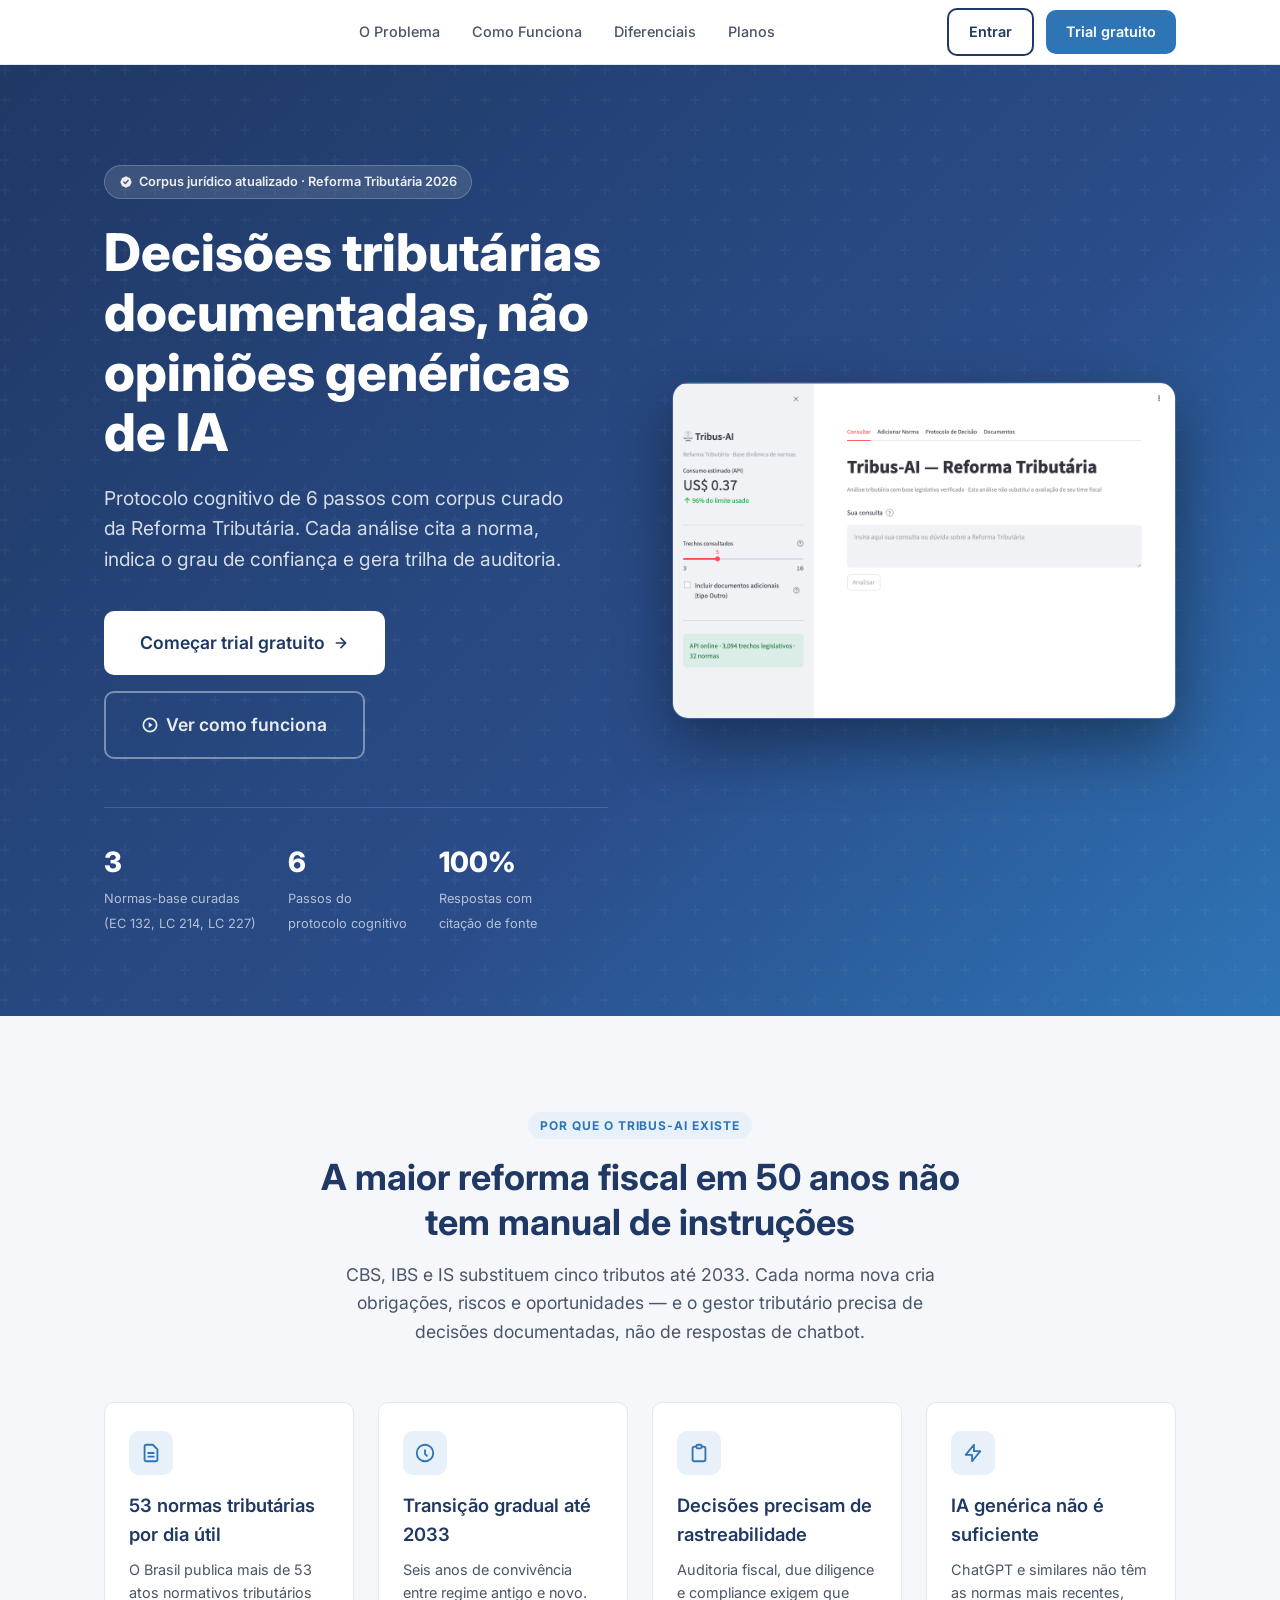
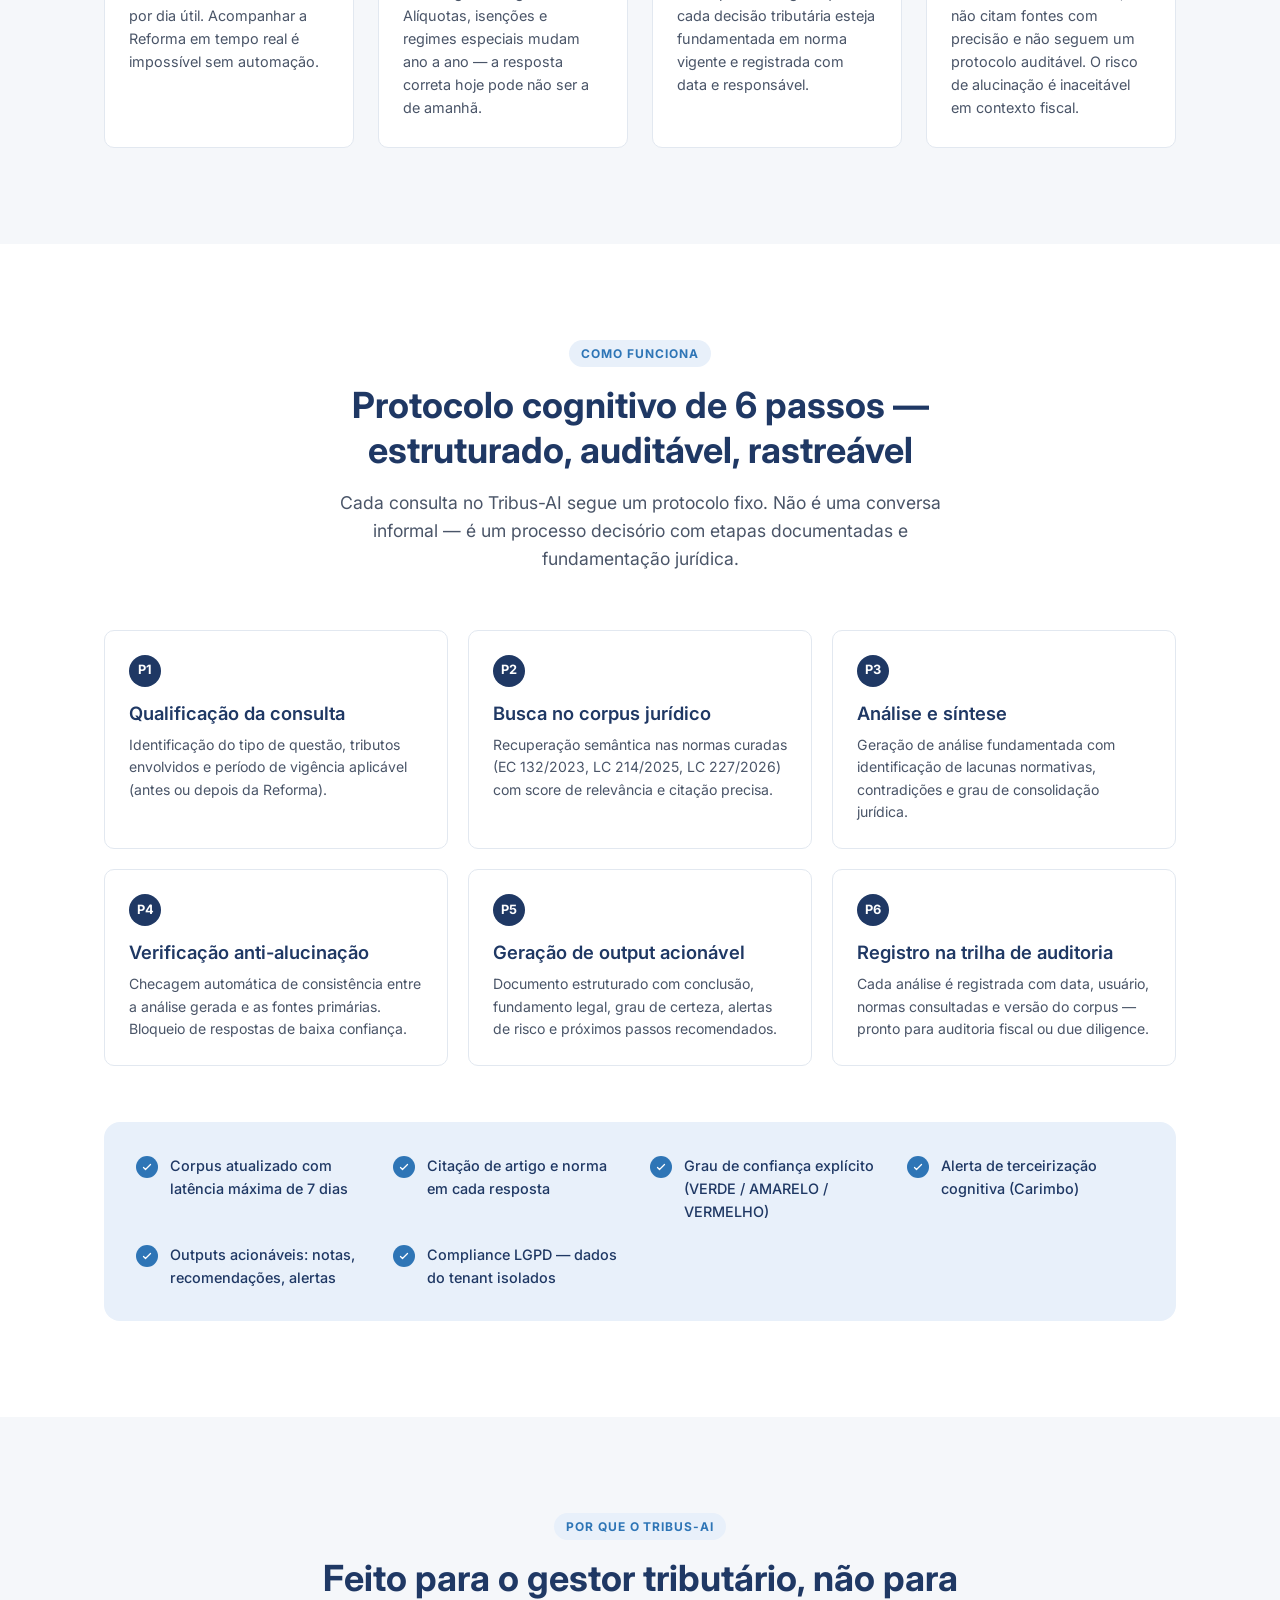
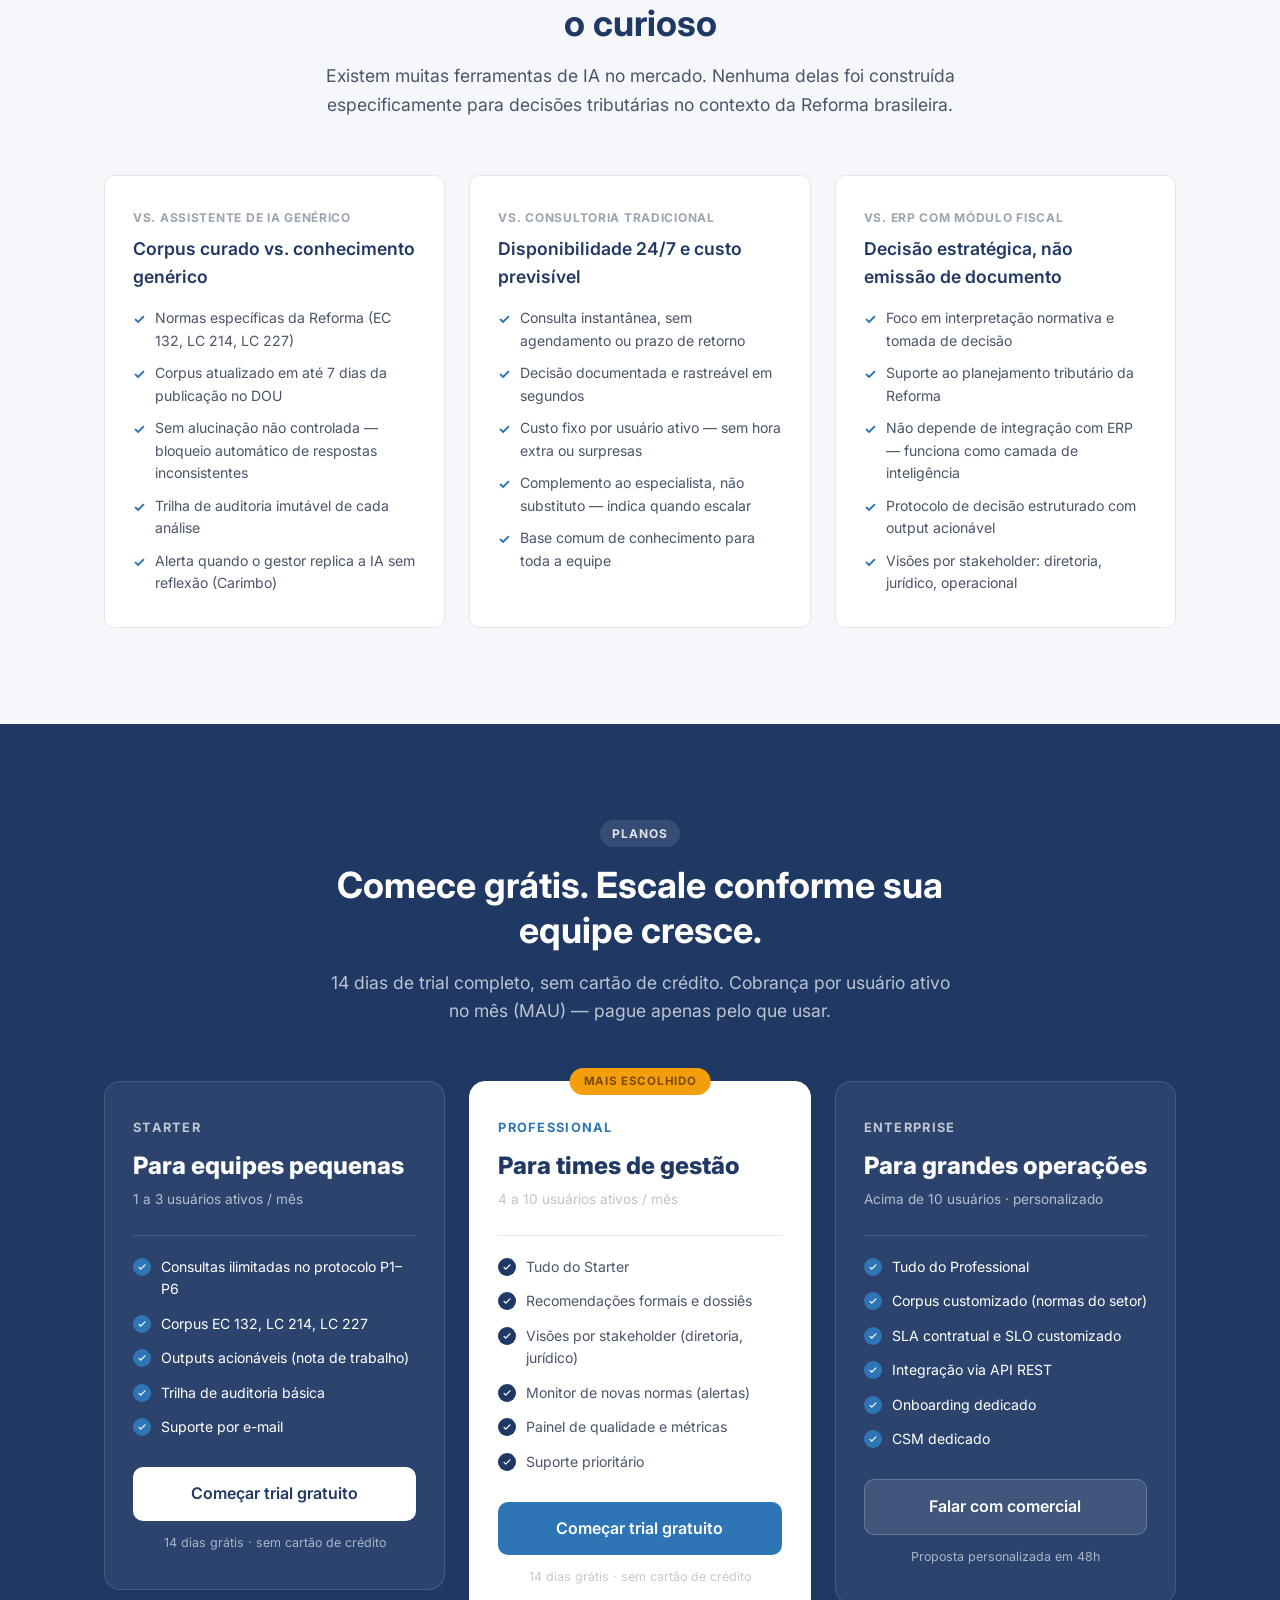
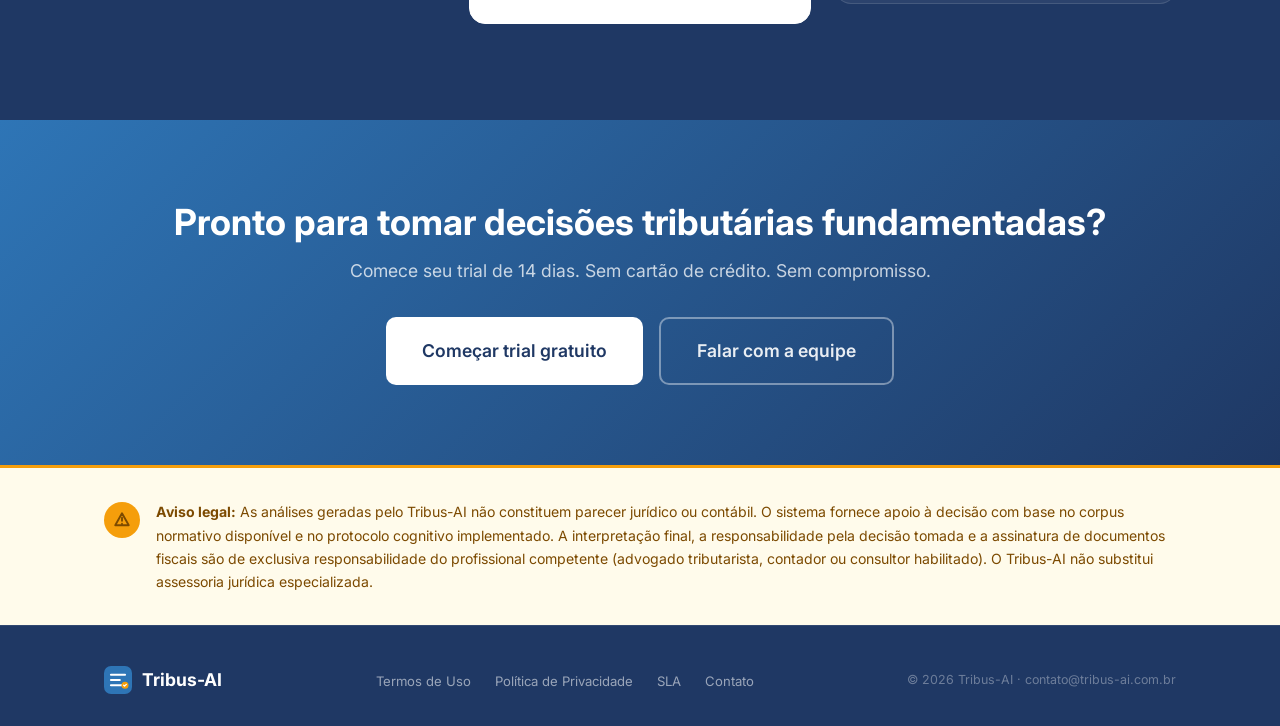
==== commit ad9eba7b: "ui: logo landing page 144px (2x) Co-Authored-By: Claude Sonnet 4.6 <noreply@anthropic.com>" ====
--- a/landing/index.html
+++ b/landing/index.html
@@ -124,7 +124,7 @@
       display: flex;
       align-items: center;
     }
-    .logo img { height: 72px; width: auto; display: block; }
+    .logo img { height: 144px; width: auto; display: block; }
     .nav-links {
       display: flex;
       align-items: center;
@@ -564,7 +564,7 @@
   <div class="container">
     <div class="nav-inner">
       <a href="#" class="logo">
-        <img src="assets/logo.png" alt="Tribus-AI" style="height:72px;width:auto;">
+        <img src="assets/logo.png" alt="Tribus-AI" style="height:144px;width:auto;">
       </a>
       <ul class="nav-links">
         <li><a href="#problema">O Problema</a></li>
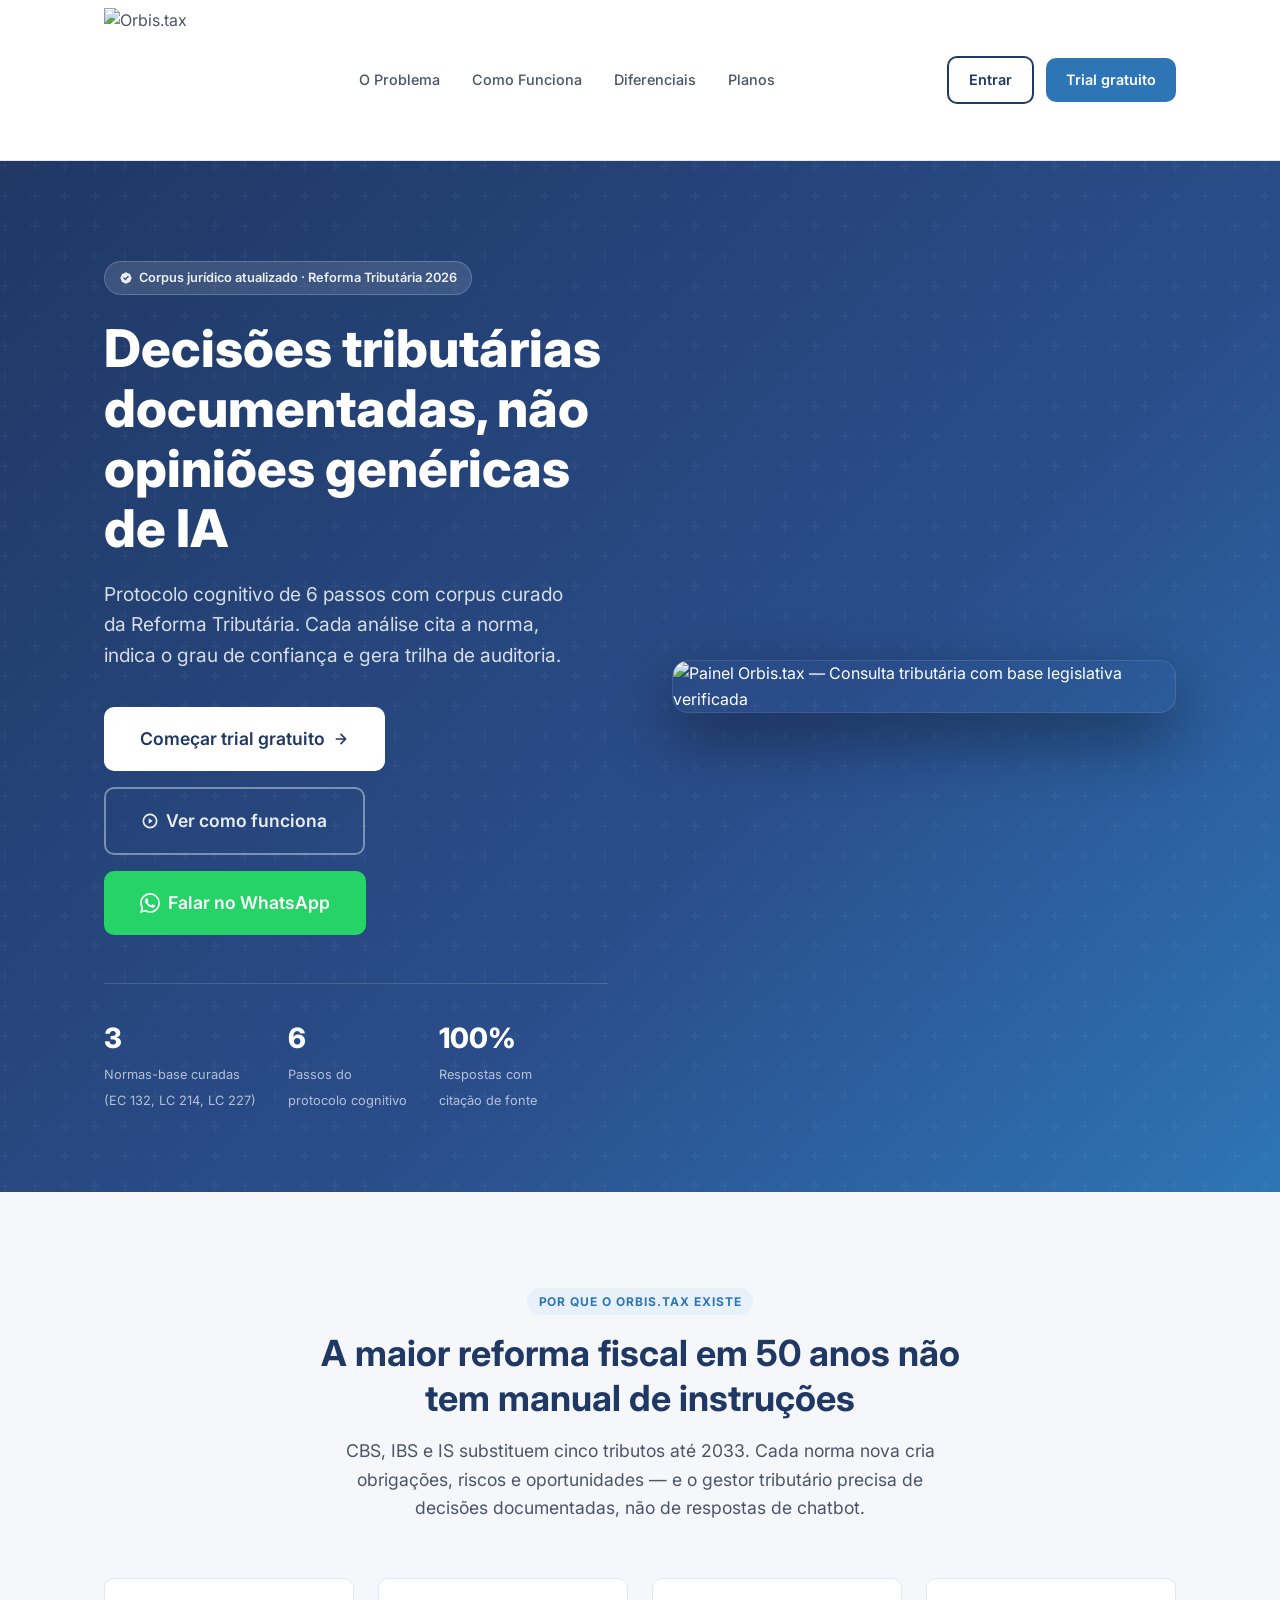
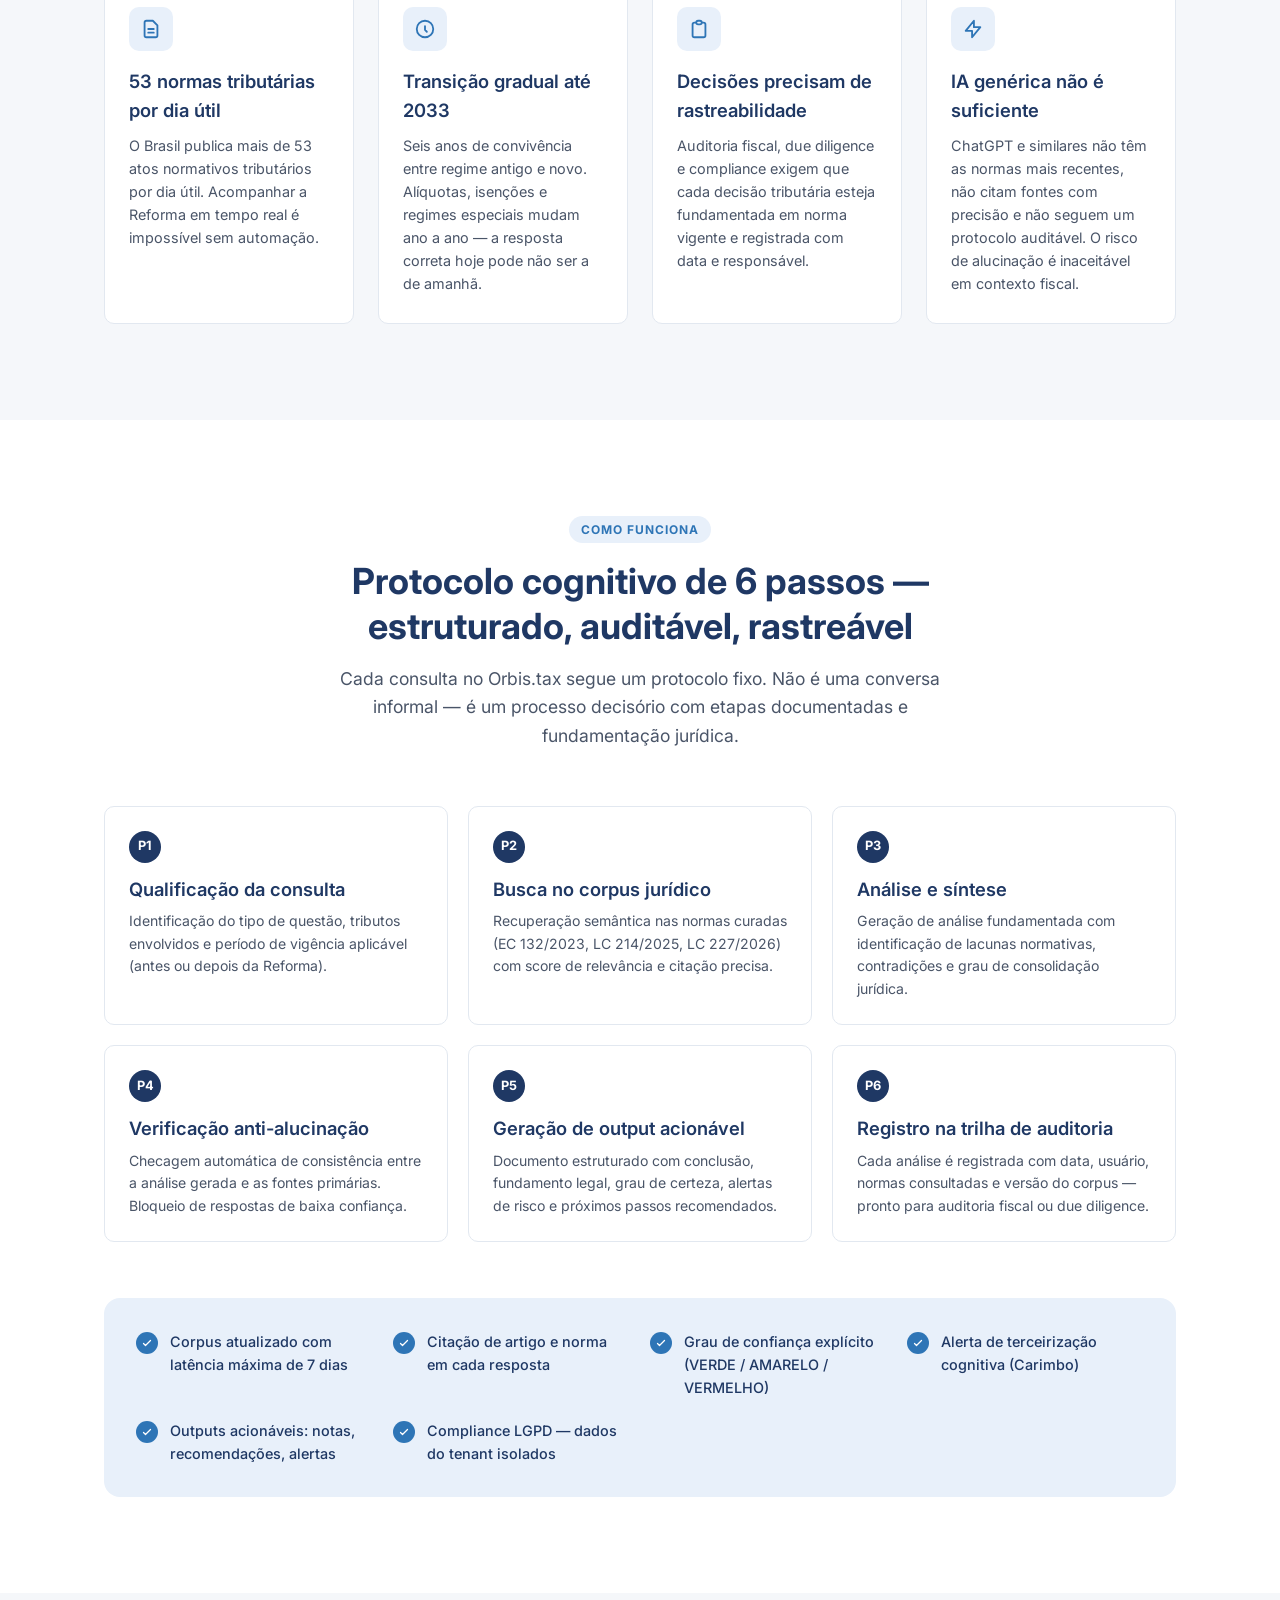
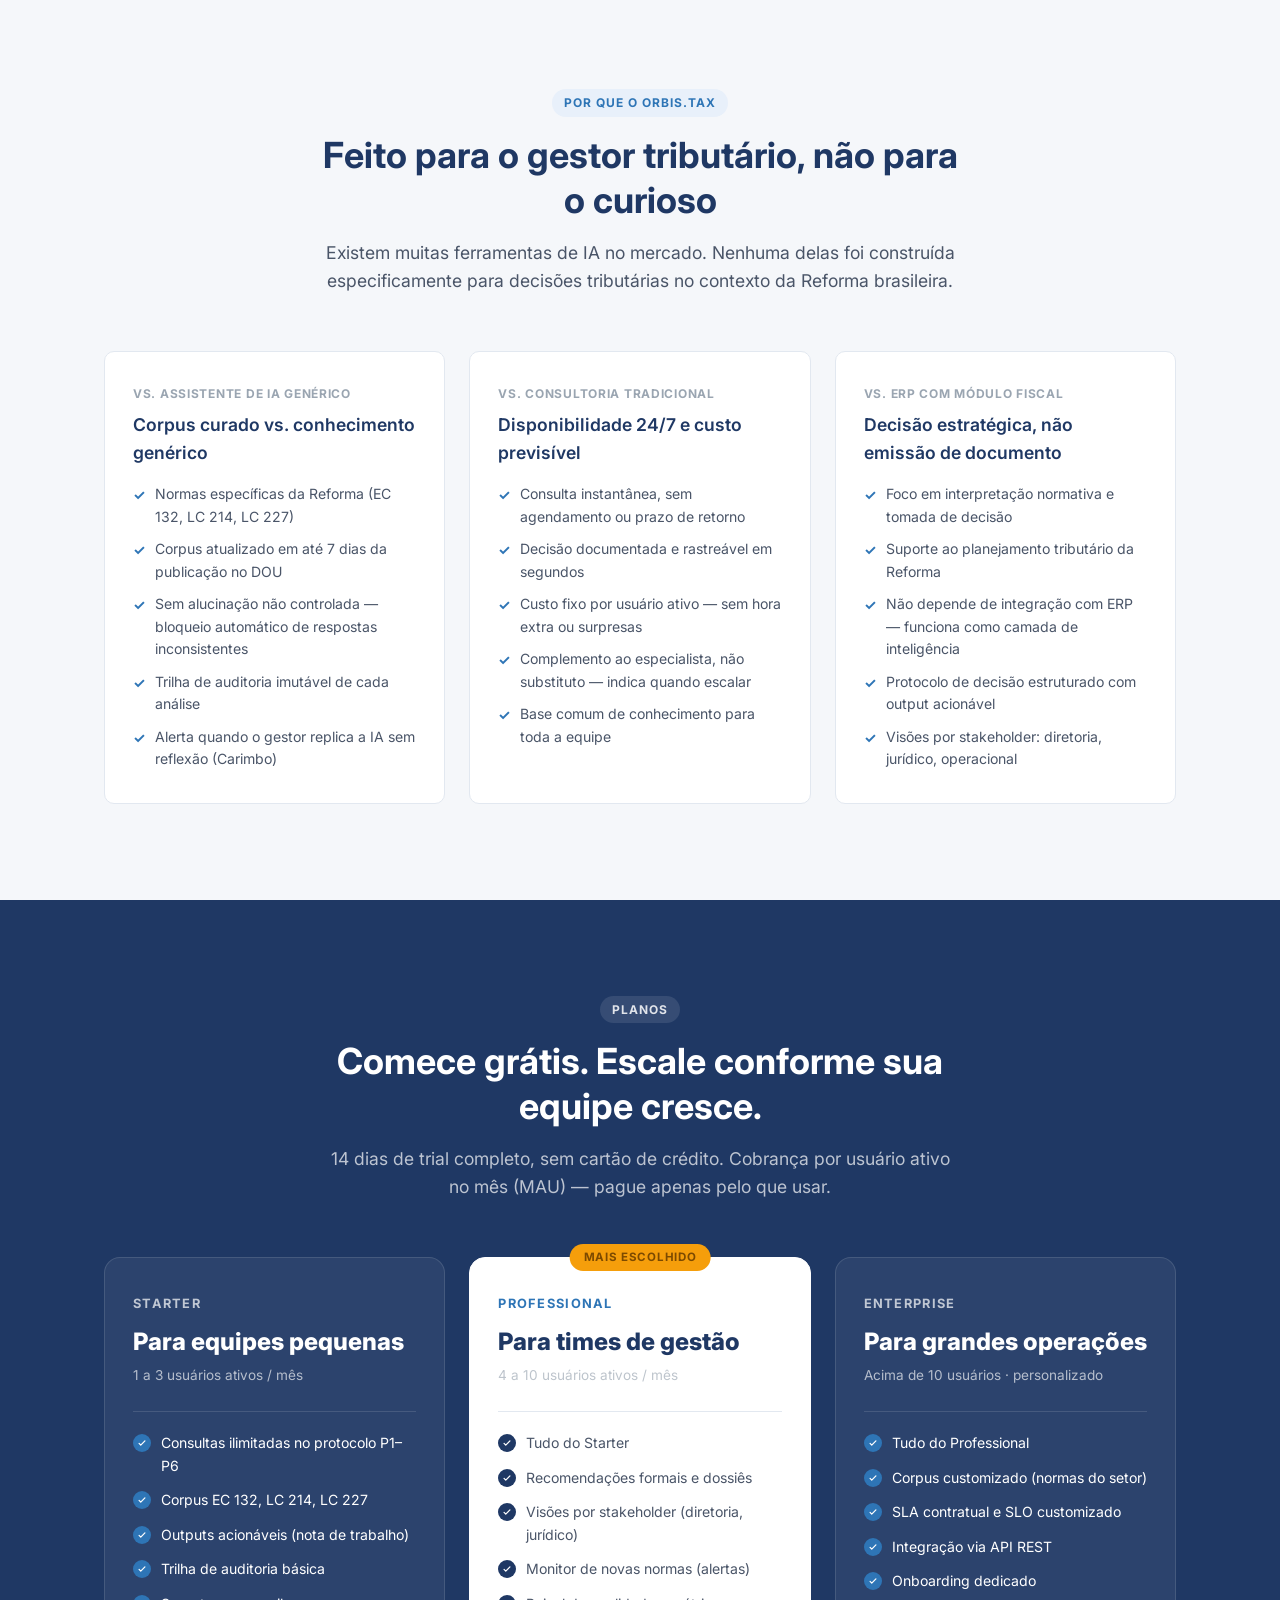
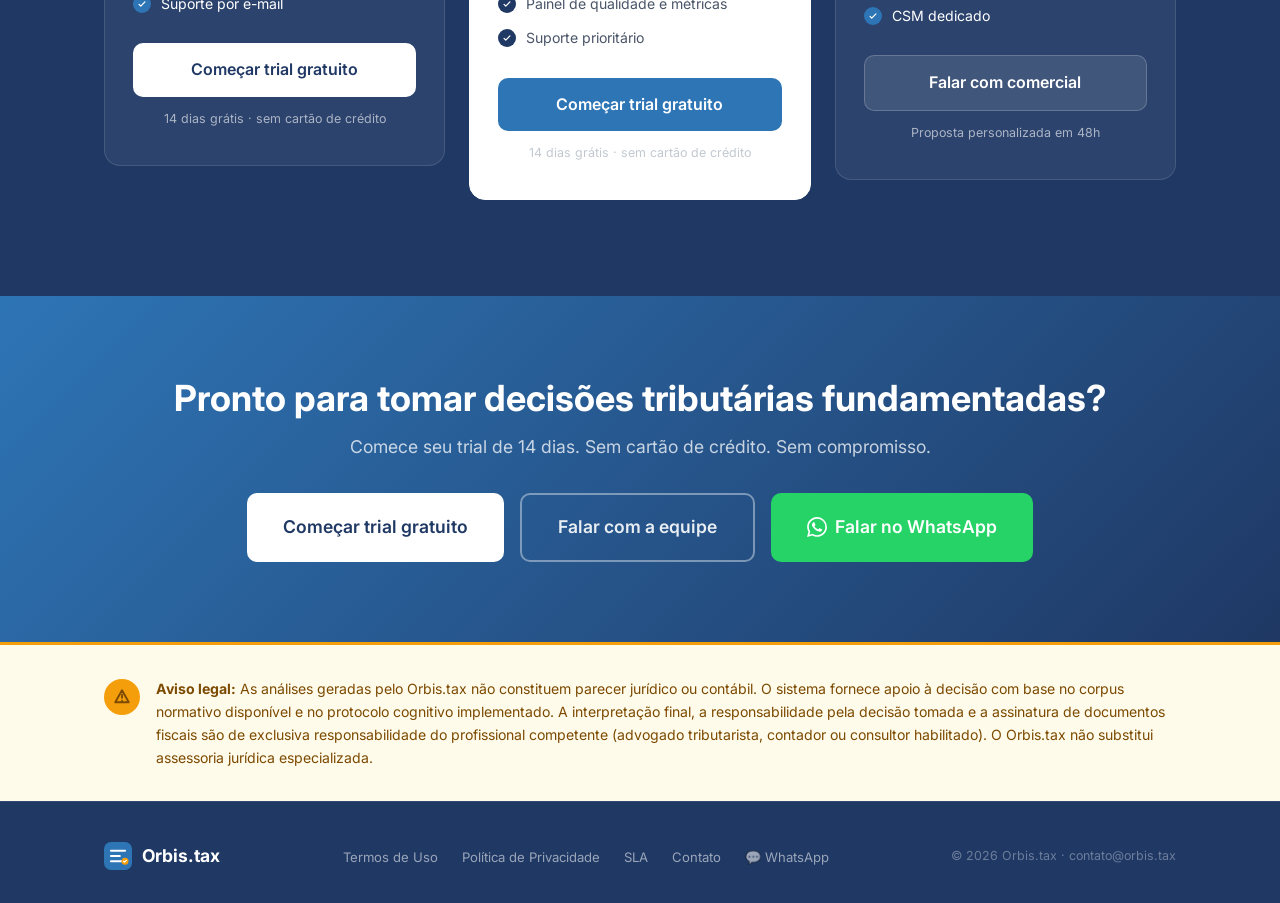
==== commit e701f6aa: "rebrand: Tribus-AI → Orbis.tax Substitui todas as referências visíveis ao usuário de Tribus-AI para " ====
--- a/landing/index.html
+++ b/landing/index.html
@@ -3,8 +3,8 @@
 <head>
   <meta charset="UTF-8" />
   <meta name="viewport" content="width=device-width, initial-scale=1.0" />
-  <meta name="description" content="Tribus-AI — Inteligência tributária para a Reforma. Protocolo cognitivo de 6 passos, corpus jurídico curado e trilha de auditoria para decisões tributárias documentadas." />
-  <title>Tribus-AI — Inteligência Tributária para a Reforma</title>
+  <meta name="description" content="Orbis.tax — Inteligência tributária para a Reforma. Protocolo cognitivo de 6 passos, corpus jurídico curado e trilha de auditoria para decisões tributárias documentadas." />
+  <title>Orbis.tax — Inteligência Tributária para a Reforma</title>
   <link rel="preconnect" href="https://fonts.googleapis.com" />
   <link rel="preconnect" href="https://fonts.gstatic.com" crossorigin />
   <link href="https://fonts.googleapis.com/css2?family=Inter:wght@400;500;600;700;800&display=swap" rel="stylesheet" />
@@ -102,6 +102,28 @@
     }
     .btn-white:hover { background: var(--azul-claro); }
 
+    .btn-whatsapp {
+      display: inline-flex;
+      align-items: center;
+      gap: 8px;
+      background-color: #25D366;
+      color: #ffffff;
+      padding: 14px 28px;
+      border-radius: var(--raio);
+      text-decoration: none;
+      font-weight: 600;
+      font-size: 1rem;
+      transition: background-color 0.2s ease, transform .15s, box-shadow .15s;
+      border: none;
+      cursor: pointer;
+    }
+    .btn-whatsapp:hover {
+      background-color: #1DA851;
+      transform: translateY(-2px);
+      box-shadow: 0 8px 24px rgba(0,0,0,.15);
+    }
+    .btn-whatsapp.btn-lg { padding: 18px 36px; font-size: 1.1rem; }
+
     .btn-lg { padding: 18px 36px; font-size: 1.1rem; }
 
     /* ── Nav ────────────────────────────────────────────────────── */
@@ -118,7 +140,8 @@
       display: flex;
       align-items: center;
       justify-content: space-between;
-      height: 64px;
+      min-height: 64px;
+      padding: 8px 0;
     }
     .logo {
       display: flex;
@@ -564,7 +587,7 @@
   <div class="container">
     <div class="nav-inner">
       <a href="#" class="logo">
-        <img src="assets/logo.png" alt="Tribus-AI" style="height:144px;width:auto;">
+        <img src="/logo.png" alt="Orbis.tax" style="height:144px;width:auto;">
       </a>
       <ul class="nav-links">
         <li><a href="#problema">O Problema</a></li>
@@ -573,7 +596,7 @@
         <li><a href="#precos">Planos</a></li>
       </ul>
       <div class="nav-cta">
-        <a href="/app" class="btn btn-outline" style="padding:10px 20px;font-size:.9rem;">Entrar</a>
+        <a href="/login" class="btn btn-outline" style="padding:10px 20px;font-size:.9rem;">Entrar</a>
         <a href="#" class="btn btn-primary" style="padding:10px 20px;font-size:.9rem;">Trial gratuito</a>
       </div>
       <button class="nav-mobile-toggle" id="menuBtn" aria-label="Menu">
@@ -604,6 +627,19 @@
           <a href="#solucao" class="btn btn-outline btn-lg" style="border-color:rgba(255,255,255,.4);color:rgba(255,255,255,.9);">
             <svg width="16" height="16" fill="none" stroke="currentColor" stroke-width="2.5" viewBox="0 0 24 24"><circle cx="12" cy="12" r="10"/><path d="M10 8l6 4-6 4V8z" fill="currentColor" stroke="none"/></svg>
             Ver como funciona
+          </a>
+          <!-- TODO: substituir pelo número real (DEC-11 — número WhatsApp Business dedicado ao Tribus-AI) -->
+          <a
+            href="https://wa.me/5511999999999?text=Ol%C3%A1%2C%20tenho%20interesse%20no%20Orbis.tax"
+            target="_blank"
+            rel="noopener noreferrer"
+            class="btn-whatsapp btn-lg"
+            aria-label="Conversar no WhatsApp"
+          >
+            <svg width="20" height="20" viewBox="0 0 24 24" fill="currentColor" aria-hidden="true">
+              <path d="M17.472 14.382c-.297-.149-1.758-.867-2.03-.967-.273-.099-.471-.148-.67.15-.197.297-.767.966-.94 1.164-.173.199-.347.223-.644.075-.297-.15-1.255-.463-2.39-1.475-.883-.788-1.48-1.761-1.653-2.059-.173-.297-.018-.458.13-.606.134-.133.298-.347.446-.52.149-.174.198-.298.298-.497.099-.198.05-.371-.025-.52-.075-.149-.669-1.612-.916-2.207-.242-.579-.487-.5-.669-.51-.173-.008-.371-.01-.57-.01-.198 0-.52.074-.792.372-.272.297-1.04 1.016-1.04 2.479 0 1.462 1.065 2.875 1.213 3.074.149.198 2.096 3.2 5.077 4.487.709.306 1.262.489 1.694.625.712.227 1.36.195 1.871.118.571-.085 1.758-.719 2.006-1.413.248-.694.248-1.289.173-1.413-.074-.124-.272-.198-.57-.347m-5.421 7.403h-.004a9.87 9.87 0 01-5.031-1.378l-.361-.214-3.741.982.998-3.648-.235-.374a9.86 9.86 0 01-1.51-5.26c.001-5.45 4.436-9.884 9.888-9.884 2.64 0 5.122 1.03 6.988 2.898a9.825 9.825 0 012.893 6.994c-.003 5.45-4.437 9.884-9.885 9.884m8.413-18.297A11.815 11.815 0 0012.05 0C5.495 0 .16 5.335.157 11.892c0 2.096.547 4.142 1.588 5.945L.057 24l6.305-1.654a11.882 11.882 0 005.683 1.448h.005c6.554 0 11.89-5.335 11.893-11.893a11.821 11.821 0 00-3.48-8.413z"/>
+            </svg>
+            Falar no WhatsApp
           </a>
         </div>
         <div class="hero-stats">
@@ -622,7 +658,7 @@
         </div>
       </div>
       <div class="hero-visual">
-        <img src="assets/app-screenshot.png" alt="Painel Tribus-AI — Consulta tributária com base legislativa verificada">
+        <img src="/app-screenshot.png" alt="Painel Orbis.tax — Consulta tributária com base legislativa verificada">
       </div>
     </div>
   </div>
@@ -632,7 +668,7 @@
 <section id="problema">
   <div class="container">
     <div class="section-header">
-      <span class="label">Por que o Tribus-AI existe</span>
+      <span class="label">Por que o Orbis.tax existe</span>
       <h2>A maior reforma fiscal em 50 anos não tem manual de instruções</h2>
       <p>CBS, IBS e IS substituem cinco tributos até 2033. Cada norma nova cria obrigações, riscos e oportunidades — e o gestor tributário precisa de decisões documentadas, não de respostas de chatbot.</p>
     </div>
@@ -675,7 +711,7 @@
     <div class="section-header">
       <span class="label">Como funciona</span>
       <h2>Protocolo cognitivo de 6 passos — estruturado, auditável, rastreável</h2>
-      <p>Cada consulta no Tribus-AI segue um protocolo fixo. Não é uma conversa informal — é um processo decisório com etapas documentadas e fundamentação jurídica.</p>
+      <p>Cada consulta no Orbis.tax segue um protocolo fixo. Não é uma conversa informal — é um processo decisório com etapas documentadas e fundamentação jurídica.</p>
     </div>
     <div class="passos-grid">
       <div class="passo-card">
@@ -754,7 +790,7 @@
 <section id="diferenciais">
   <div class="container">
     <div class="section-header">
-      <span class="label">Por que o Tribus-AI</span>
+      <span class="label">Por que o Orbis.tax</span>
       <h2>Feito para o gestor tributário, não para o curioso</h2>
       <p>Existem muitas ferramentas de IA no mercado. Nenhuma delas foi construída especificamente para decisões tributárias no contexto da Reforma brasileira.</p>
     </div>
@@ -853,7 +889,7 @@
           <li><span class="ck"><svg width="10" height="10" fill="none" stroke="white" stroke-width="3" viewBox="0 0 24 24"><path d="M5 13l4 4L19 7" stroke-linecap="round" stroke-linejoin="round"/></svg></span>Onboarding dedicado</li>
           <li><span class="ck"><svg width="10" height="10" fill="none" stroke="white" stroke-width="3" viewBox="0 0 24 24"><path d="M5 13l4 4L19 7" stroke-linecap="round" stroke-linejoin="round"/></svg></span>CSM dedicado</li>
         </ul>
-        <a href="mailto:contato@tribus-ai.com.br" class="btn" style="width:100%;justify-content:center;background:rgba(255,255,255,.1);color:white;border:1px solid rgba(255,255,255,.2);">Falar com comercial</a>
+        <a href="mailto:contato@orbis.tax" class="btn" style="width:100%;justify-content:center;background:rgba(255,255,255,.1);color:white;border:1px solid rgba(255,255,255,.2);">Falar com comercial</a>
         <p class="preco-trial">Proposta personalizada em 48h</p>
       </div>
 
@@ -868,7 +904,20 @@
     <p>Comece seu trial de 14 dias. Sem cartão de crédito. Sem compromisso.</p>
     <div class="cta-actions">
       <a href="#" class="btn btn-white btn-lg">Começar trial gratuito</a>
-      <a href="mailto:contato@tribus-ai.com.br" class="btn btn-outline btn-lg" style="border-color:rgba(255,255,255,.4);color:rgba(255,255,255,.9);">Falar com a equipe</a>
+      <a href="mailto:contato@orbis.tax" class="btn btn-outline btn-lg" style="border-color:rgba(255,255,255,.4);color:rgba(255,255,255,.9);">Falar com a equipe</a>
+      <!-- TODO: substituir pelo número real (DEC-11 — número WhatsApp Business dedicado ao Tribus-AI) -->
+      <a
+        href="https://wa.me/5511999999999?text=Ol%C3%A1%2C%20tenho%20interesse%20no%20Orbis.tax"
+        target="_blank"
+        rel="noopener noreferrer"
+        class="btn-whatsapp btn-lg"
+        aria-label="Conversar no WhatsApp"
+      >
+        <svg width="20" height="20" viewBox="0 0 24 24" fill="currentColor" aria-hidden="true">
+          <path d="M17.472 14.382c-.297-.149-1.758-.867-2.03-.967-.273-.099-.471-.148-.67.15-.197.297-.767.966-.94 1.164-.173.199-.347.223-.644.075-.297-.15-1.255-.463-2.39-1.475-.883-.788-1.48-1.761-1.653-2.059-.173-.297-.018-.458.13-.606.134-.133.298-.347.446-.52.149-.174.198-.298.298-.497.099-.198.05-.371-.025-.52-.075-.149-.669-1.612-.916-2.207-.242-.579-.487-.5-.669-.51-.173-.008-.371-.01-.57-.01-.198 0-.52.074-.792.372-.272.297-1.04 1.016-1.04 2.479 0 1.462 1.065 2.875 1.213 3.074.149.198 2.096 3.2 5.077 4.487.709.306 1.262.489 1.694.625.712.227 1.36.195 1.871.118.571-.085 1.758-.719 2.006-1.413.248-.694.248-1.289.173-1.413-.074-.124-.272-.198-.57-.347m-5.421 7.403h-.004a9.87 9.87 0 01-5.031-1.378l-.361-.214-3.741.982.998-3.648-.235-.374a9.86 9.86 0 01-1.51-5.26c.001-5.45 4.436-9.884 9.888-9.884 2.64 0 5.122 1.03 6.988 2.898a9.825 9.825 0 012.893 6.994c-.003 5.45-4.437 9.884-9.885 9.884m8.413-18.297A11.815 11.815 0 0012.05 0C5.495 0 .16 5.335.157 11.892c0 2.096.547 4.142 1.588 5.945L.057 24l6.305-1.654a11.882 11.882 0 005.683 1.448h.005c6.554 0 11.89-5.335 11.893-11.893a11.821 11.821 0 00-3.48-8.413z"/>
+        </svg>
+        Falar no WhatsApp
+      </a>
     </div>
   </div>
 </section>
@@ -880,7 +929,7 @@
       <div class="disclaimer-icon">
         <svg width="18" height="18" fill="none" stroke="#7c4a00" stroke-width="2.5" viewBox="0 0 24 24"><path d="M12 9v4M12 17h.01M12 3l9 16H3L12 3z" stroke-linecap="round" stroke-linejoin="round"/></svg>
       </div>
-      <p><strong>Aviso legal:</strong> As análises geradas pelo Tribus-AI não constituem parecer jurídico ou contábil. O sistema fornece apoio à decisão com base no corpus normativo disponível e no protocolo cognitivo implementado. A interpretação final, a responsabilidade pela decisão tomada e a assinatura de documentos fiscais são de exclusiva responsabilidade do profissional competente (advogado tributarista, contador ou consultor habilitado). O Tribus-AI não substitui assessoria jurídica especializada.</p>
+      <p><strong>Aviso legal:</strong> As análises geradas pelo Orbis.tax não constituem parecer jurídico ou contábil. O sistema fornece apoio à decisão com base no corpus normativo disponível e no protocolo cognitivo implementado. A interpretação final, a responsabilidade pela decisão tomada e a assinatura de documentos fiscais são de exclusiva responsabilidade do profissional competente (advogado tributarista, contador ou consultor habilitado). O Orbis.tax não substitui assessoria jurídica especializada.</p>
     </div>
   </div>
 </section>
@@ -896,15 +945,17 @@
           <circle cx="24" cy="22" r="4" fill="#F59E0B"/>
           <path d="M22.5 22l1 1 2-2" stroke="white" stroke-width="1.5" stroke-linecap="round" stroke-linejoin="round"/>
         </svg>
-        Tribus-AI
+        Orbis.tax
       </a>
       <ul class="footer-links">
         <li><a href="#">Termos de Uso</a></li>
         <li><a href="#">Política de Privacidade</a></li>
         <li><a href="#">SLA</a></li>
-        <li><a href="mailto:contato@tribus-ai.com.br">Contato</a></li>
+        <li><a href="mailto:contato@orbis.tax">Contato</a></li>
+        <!-- TODO: substituir pelo número real (DEC-11) -->
+        <li><a href="https://wa.me/5511999999999?text=Ol%C3%A1%2C%20tenho%20interesse%20no%20Orbis.tax" target="_blank" rel="noopener noreferrer">💬 WhatsApp</a></li>
       </ul>
-      <span class="footer-copy">© 2026 Tribus-AI · contato@tribus-ai.com.br</span>
+      <span class="footer-copy">© 2026 Orbis.tax · contato@orbis.tax</span>
     </div>
   </div>
 </footer>
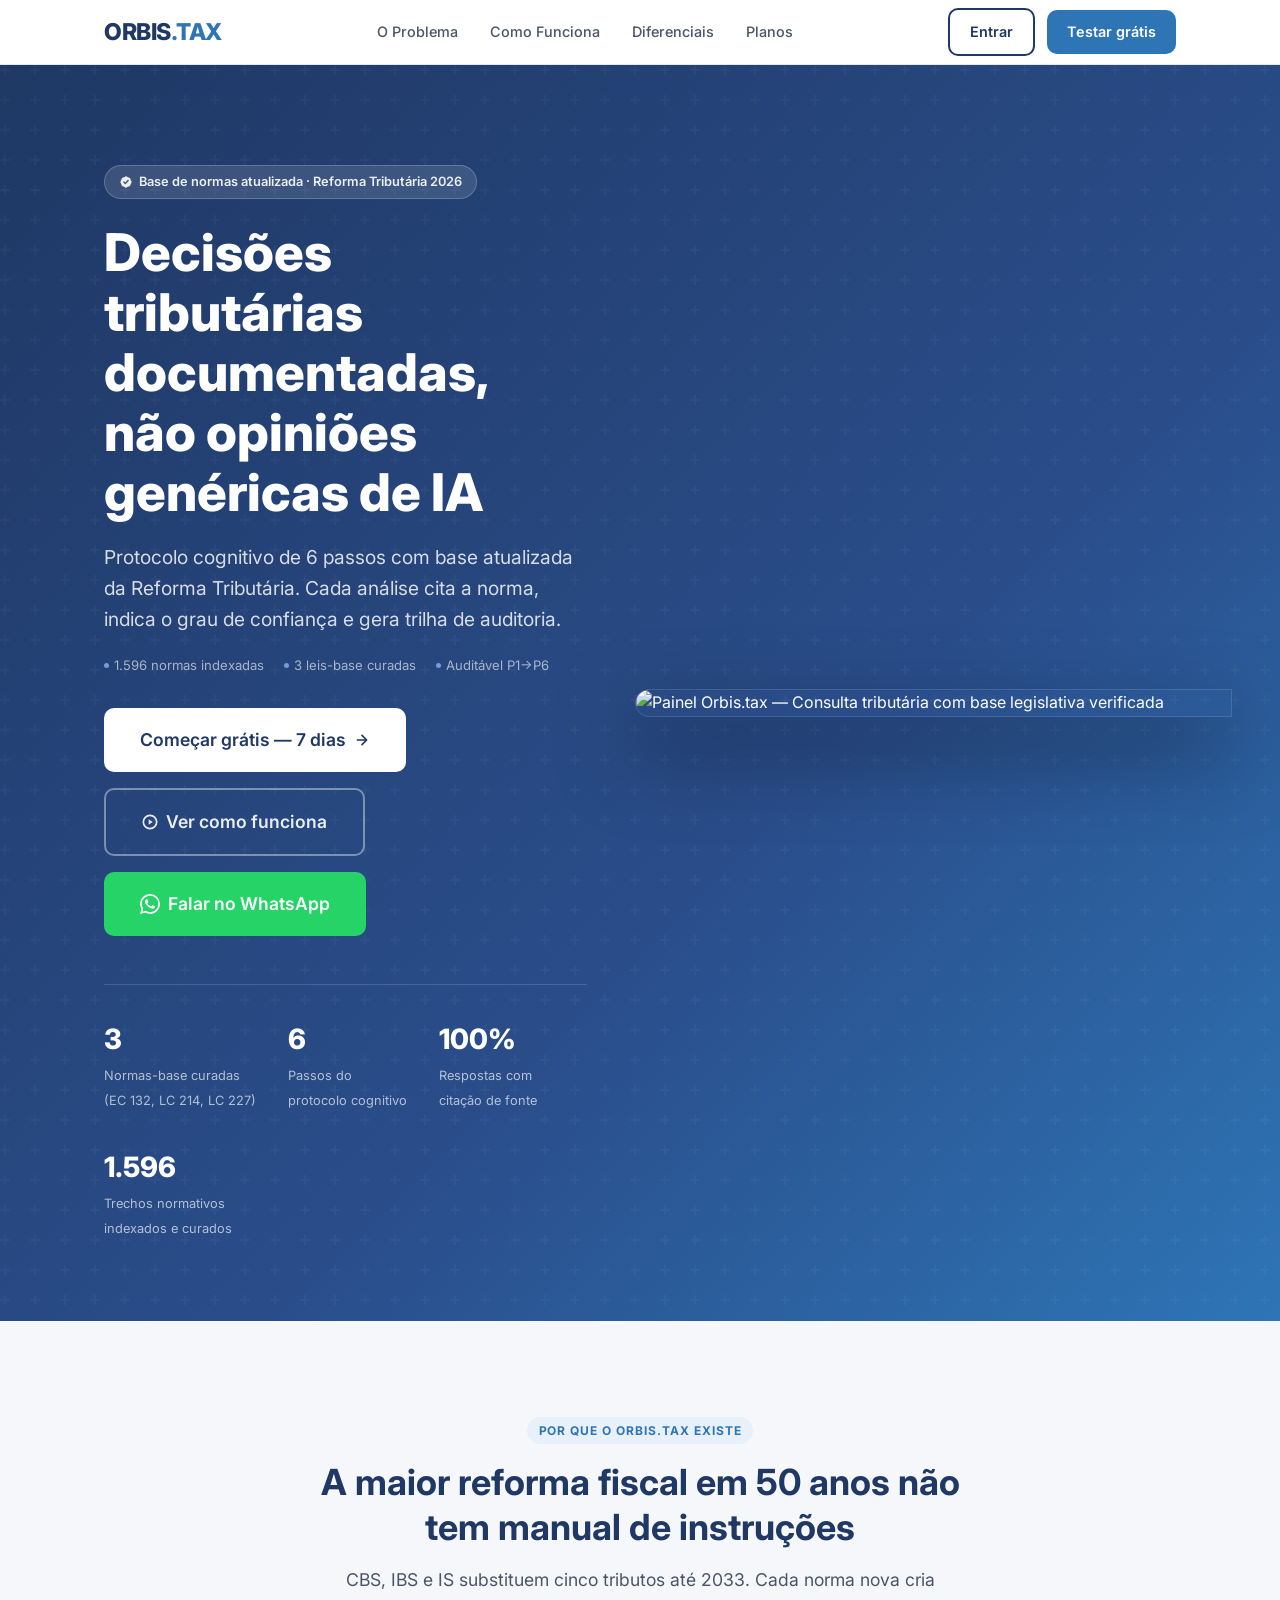
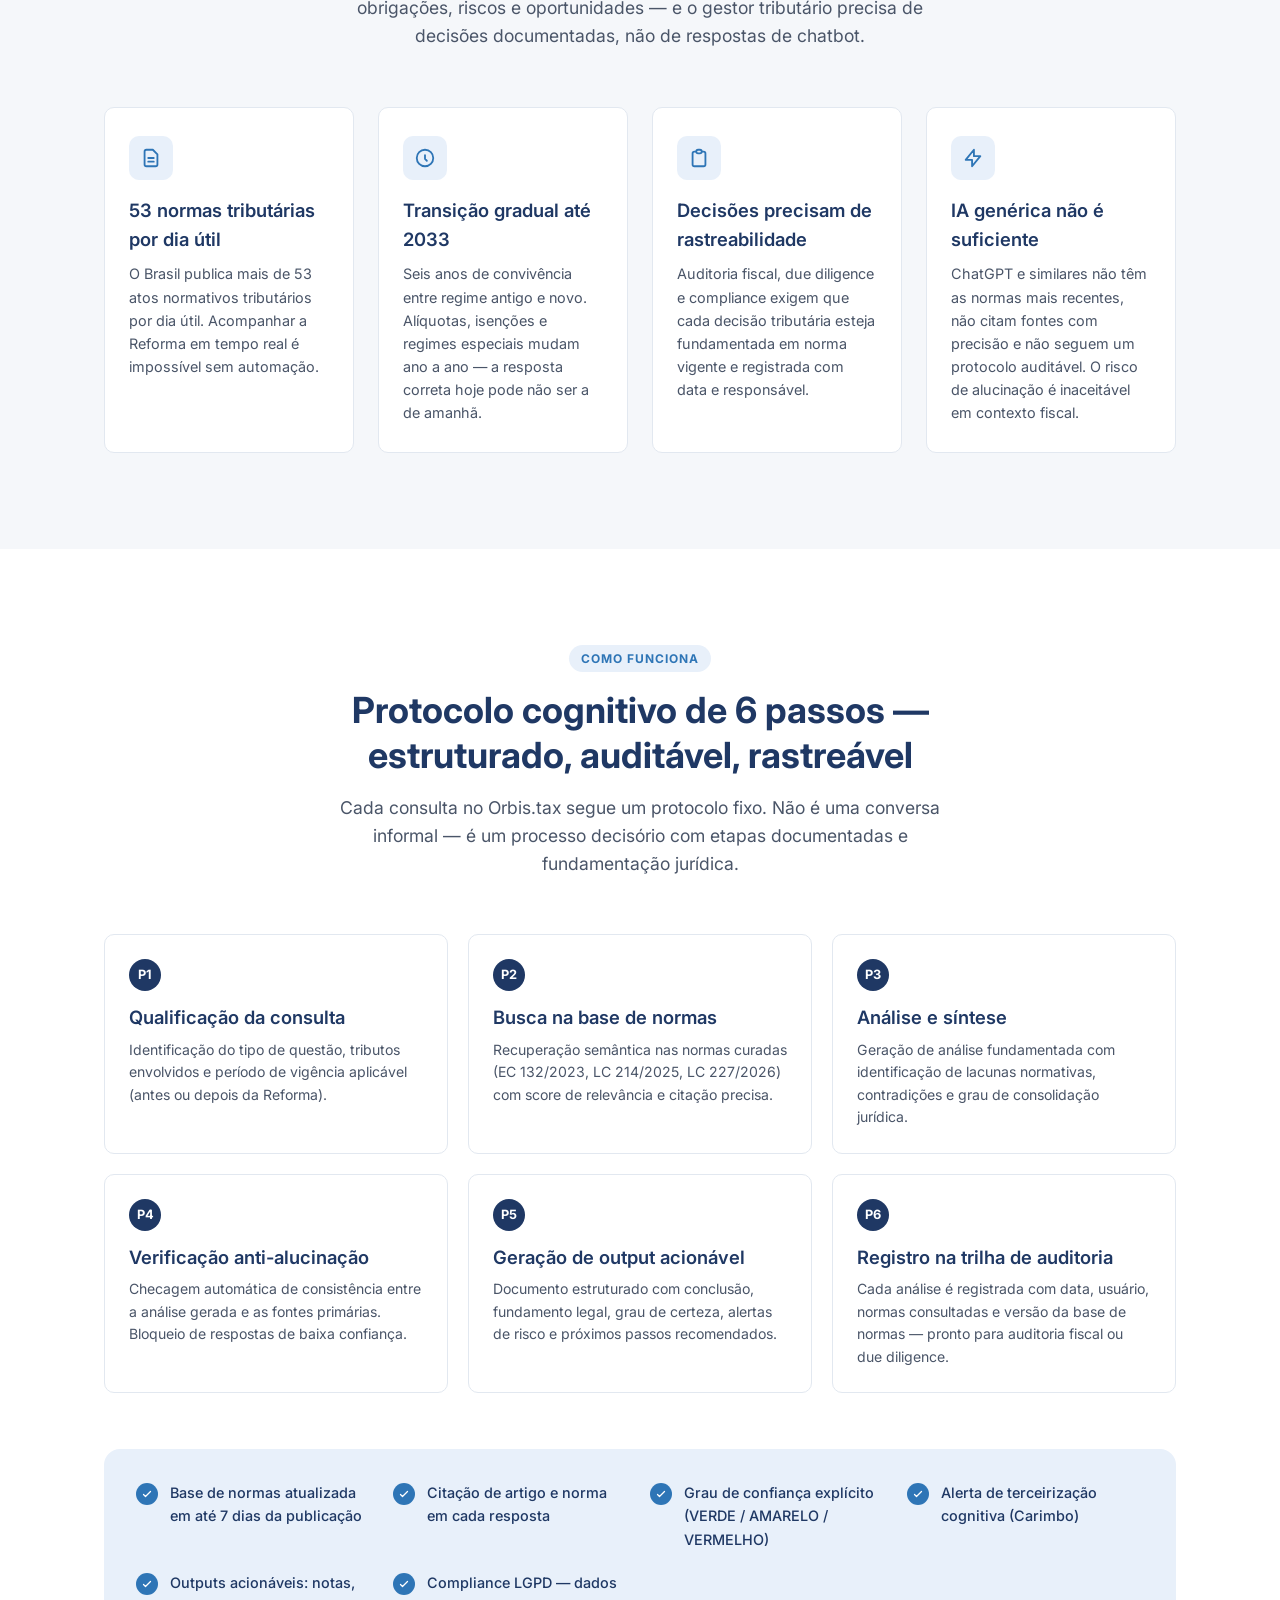
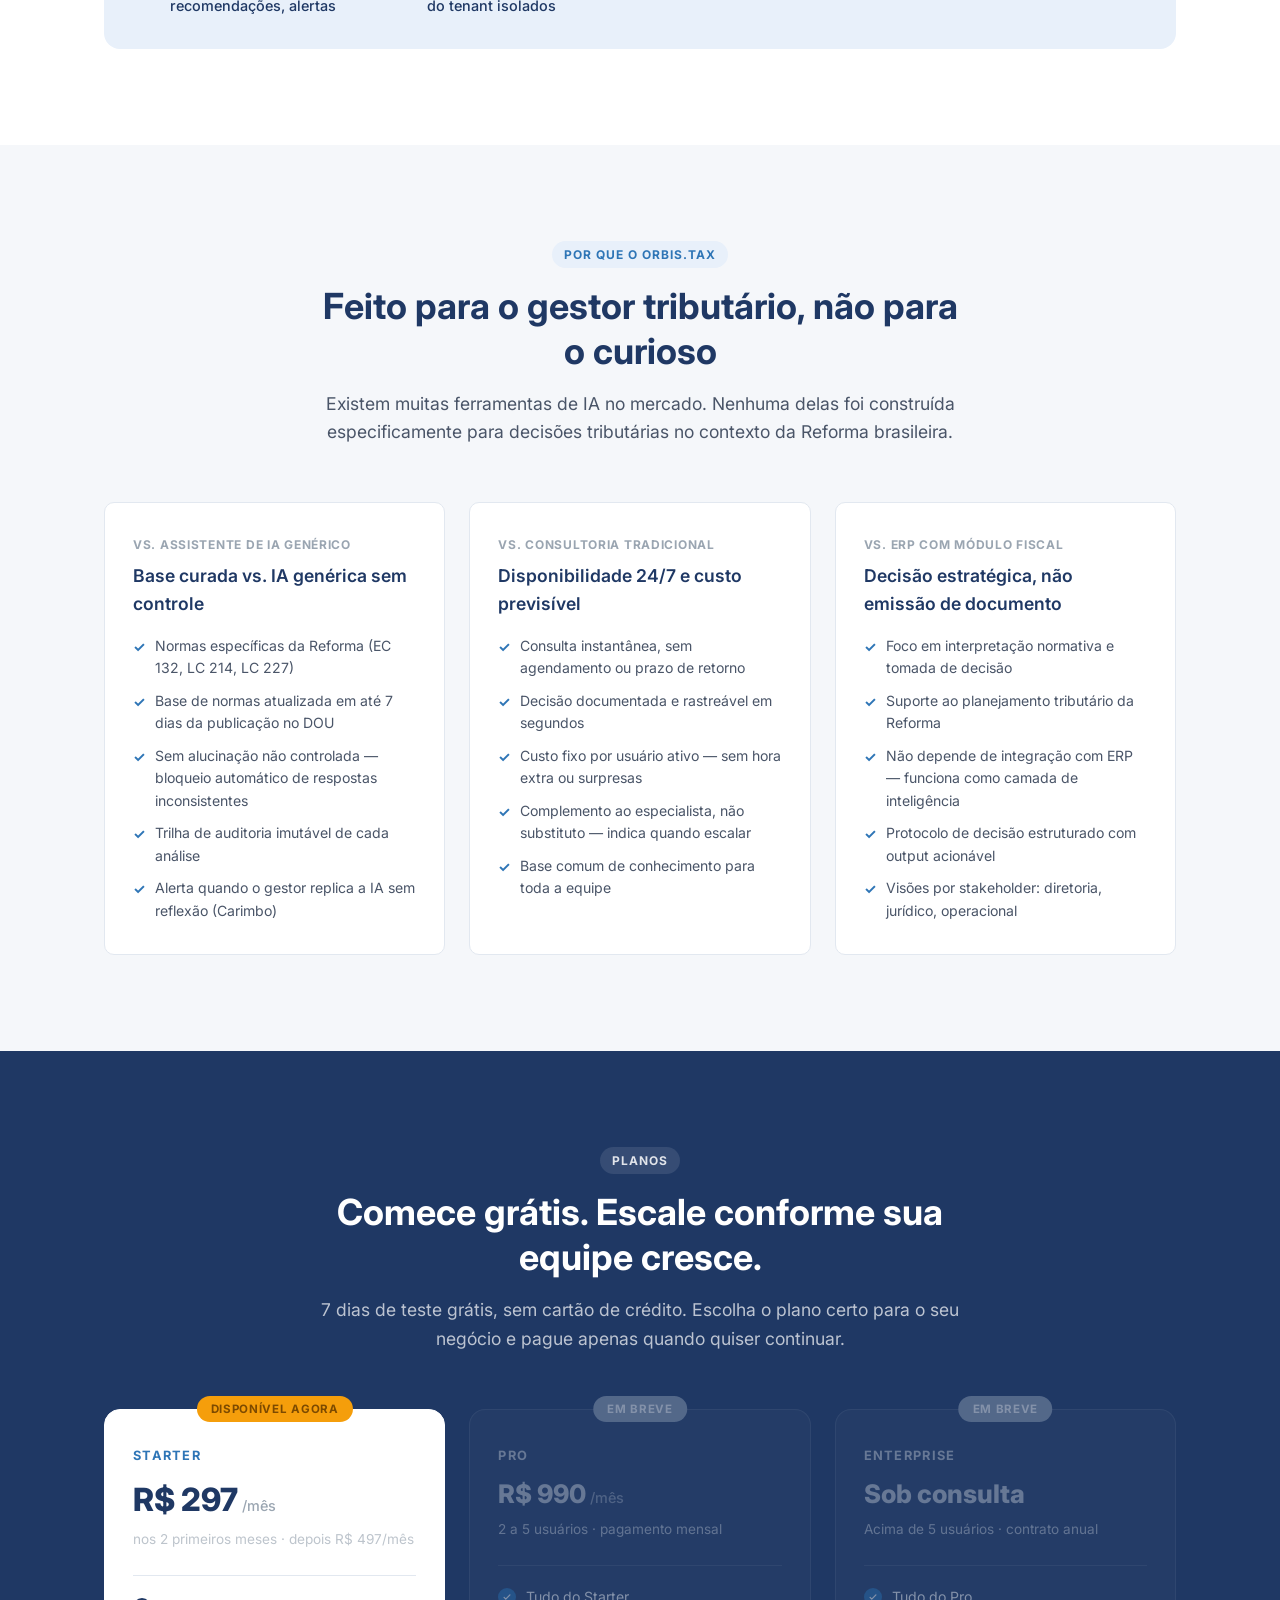
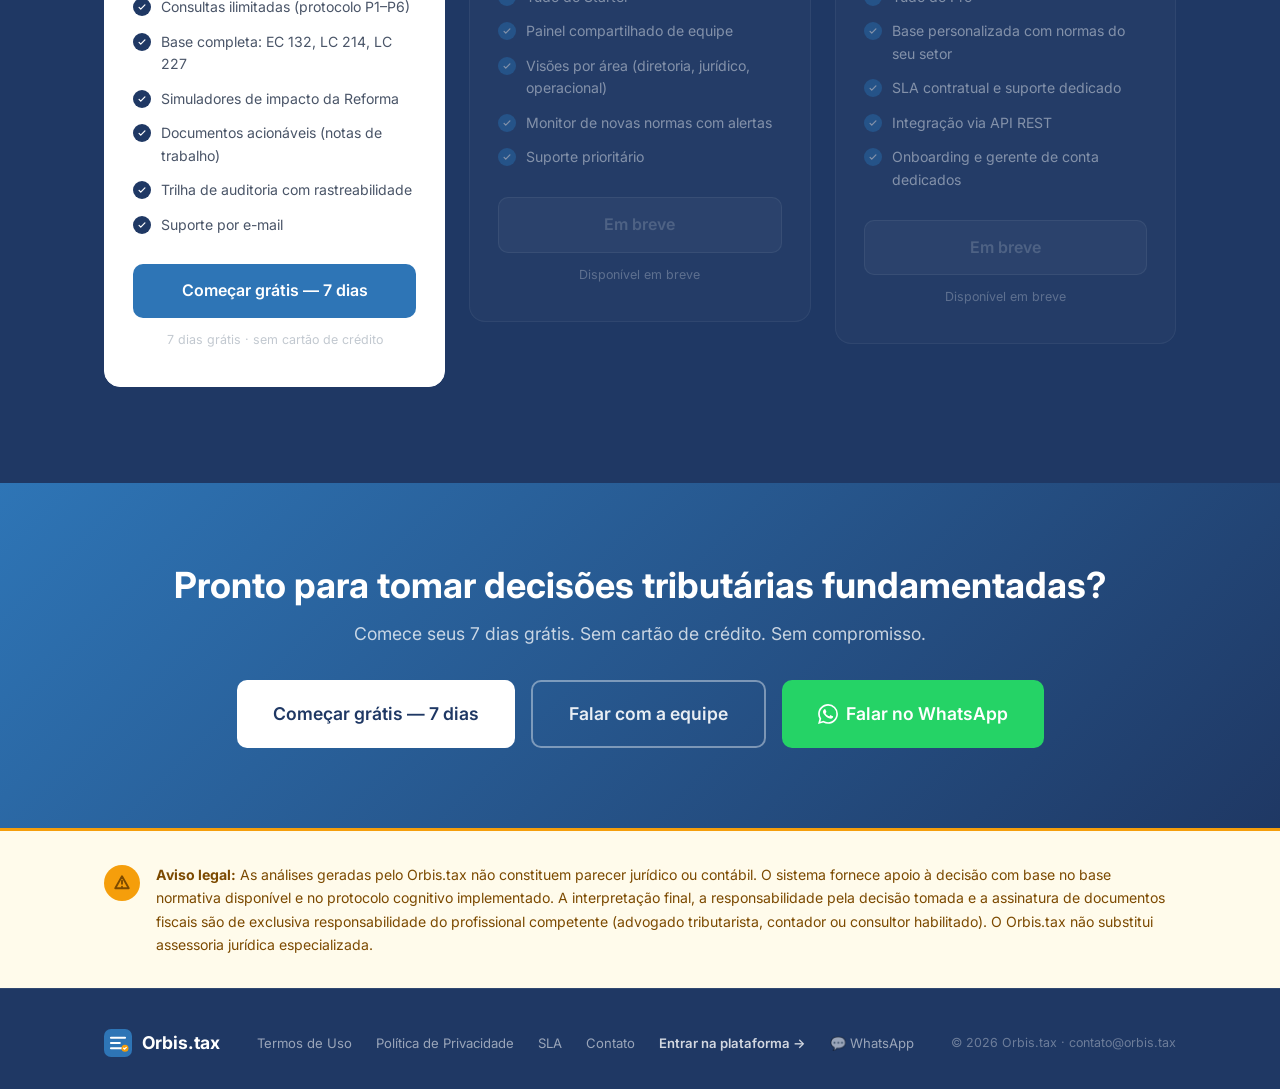
==== commit 8541f2e5: "feat: landing pages — preço Starter R$297 primeiros 2 meses, depois R$497 Co-Authored-By: Claude Son" ====
--- a/landing/index.html
+++ b/landing/index.html
@@ -3,7 +3,7 @@
 <head>
   <meta charset="UTF-8" />
   <meta name="viewport" content="width=device-width, initial-scale=1.0" />
-  <meta name="description" content="Orbis.tax — Inteligência tributária para a Reforma. Protocolo cognitivo de 6 passos, corpus jurídico curado e trilha de auditoria para decisões tributárias documentadas." />
+  <meta name="description" content="Orbis.tax — Inteligência tributária para a Reforma. Protocolo cognitivo de 6 passos, base de normas atualizada e trilha de auditoria para decisões tributárias documentadas." />
   <title>Orbis.tax — Inteligência Tributária para a Reforma</title>
   <link rel="preconnect" href="https://fonts.googleapis.com" />
   <link rel="preconnect" href="https://fonts.gstatic.com" crossorigin />
@@ -102,6 +102,10 @@
     }
     .btn-white:hover { background: var(--azul-claro); }
 
+    @keyframes pulse-wa {
+      0%, 100% { box-shadow: 0 0 0 0 rgba(37,211,102,.45); }
+      60% { box-shadow: 0 0 0 10px rgba(37,211,102,0); }
+    }
     .btn-whatsapp {
       display: inline-flex;
       align-items: center;
@@ -116,13 +120,26 @@
       transition: background-color 0.2s ease, transform .15s, box-shadow .15s;
       border: none;
       cursor: pointer;
+      animation: pulse-wa 2.5s infinite;
     }
     .btn-whatsapp:hover {
       background-color: #1DA851;
       transform: translateY(-2px);
       box-shadow: 0 8px 24px rgba(0,0,0,.15);
+      animation: none;
     }
     .btn-whatsapp.btn-lg { padding: 18px 36px; font-size: 1.1rem; }
+    .nav-wordmark {
+      font-size: 1.45rem;
+      font-weight: 800;
+      letter-spacing: -.02em;
+      line-height: 1;
+      color: #1F3864;
+      text-decoration: none;
+      display: inline-block;
+      vertical-align: middle;
+      line-height: 1.4;
+    }
 
     .btn-lg { padding: 18px 36px; font-size: 1.1rem; }
 
@@ -147,7 +164,7 @@
       display: flex;
       align-items: center;
     }
-    .logo img { height: 144px; width: auto; display: block; }
+    .logo img { height: 48px; width: auto; display: block; }
     .nav-links {
       display: flex;
       align-items: center;
@@ -205,8 +222,8 @@
     }
     .hero-grid {
       display: grid;
-      grid-template-columns: 1fr 1fr;
-      gap: 64px;
+      grid-template-columns: 1fr 1.12fr;
+      gap: 48px;
       align-items: center;
       position: relative;
     }
@@ -227,15 +244,26 @@
     .hero-sub {
       font-size: 1.2rem;
       color: rgba(255,255,255,.82);
-      margin-bottom: 36px;
+      margin-bottom: 20px;
       max-width: 480px;
     }
+    .hero-trust {
+      display: flex;
+      flex-wrap: wrap;
+      gap: 8px 20px;
+      margin-bottom: 32px;
+      font-size: .82rem;
+      color: rgba(255,255,255,.60);
+    }
+    .hero-trust span { display: flex; align-items: center; gap: 5px; }
+    .hero-trust span::before { content: ""; display: inline-block; width: 5px; height: 5px; border-radius: 50%; background: rgba(147,197,253,.7); flex-shrink: 0; }
     .hero-actions { display: flex; gap: 16px; flex-wrap: wrap; }
     .hero-visual {
-      border-radius: 16px;
+      border-radius: 16px 0 0 16px;
       overflow: hidden;
-      box-shadow: 0 24px 64px rgba(0,0,0,.4);
-      border: 1px solid rgba(255,255,255,.1);
+      box-shadow: 0 32px 80px rgba(0,0,0,.5);
+      border: 1px solid rgba(255,255,255,.12);
+      margin-right: calc(((100vw - 1120px) / -2) - 24px + 48px);
     }
     .hero-visual img { width: 100%; height: auto; display: block; }
     .hero-stats {
@@ -587,7 +615,7 @@
   <div class="container">
     <div class="nav-inner">
       <a href="#" class="logo">
-        <img src="/logo.png" alt="Orbis.tax" style="height:144px;width:auto;">
+        <span class="nav-wordmark">ORBIS<span style="color:#2E75B6">.TAX</span></span>
       </a>
       <ul class="nav-links">
         <li><a href="#problema">O Problema</a></li>
@@ -597,7 +625,7 @@
       </ul>
       <div class="nav-cta">
         <a href="/login" class="btn btn-outline" style="padding:10px 20px;font-size:.9rem;">Entrar</a>
-        <a href="#" class="btn btn-primary" style="padding:10px 20px;font-size:.9rem;">Trial gratuito</a>
+        <a href="#" class="btn btn-primary" style="padding:10px 20px;font-size:.9rem;">Testar grátis</a>
       </div>
       <button class="nav-mobile-toggle" id="menuBtn" aria-label="Menu">
         <svg width="24" height="24" fill="none" stroke="currentColor" stroke-width="2" viewBox="0 0 24 24">
@@ -615,22 +643,27 @@
       <div>
         <div class="hero-badge">
           <svg width="14" height="14" fill="currentColor" viewBox="0 0 20 20"><path fill-rule="evenodd" d="M6.267 3.455a3.066 3.066 0 001.745-.723 3.066 3.066 0 013.976 0 3.066 3.066 0 001.745.723 3.066 3.066 0 012.812 2.812c.051.643.304 1.254.723 1.745a3.066 3.066 0 010 3.976 3.066 3.066 0 00-.723 1.745 3.066 3.066 0 01-2.812 2.812 3.066 3.066 0 00-1.745.723 3.066 3.066 0 01-3.976 0 3.066 3.066 0 00-1.745-.723 3.066 3.066 0 01-2.812-2.812 3.066 3.066 0 00-.723-1.745 3.066 3.066 0 010-3.976 3.066 3.066 0 00.723-1.745 3.066 3.066 0 012.812-2.812zm7.44 5.252a1 1 0 00-1.414-1.414L9 10.586 7.707 9.293a1 1 0 00-1.414 1.414l2 2a1 1 0 001.414 0l4-4z" clip-rule="evenodd"/></svg>
-          Corpus jurídico atualizado · Reforma Tributária 2026
+          Base de normas atualizada · Reforma Tributária 2026
         </div>
         <h1>Decisões tributárias documentadas, não opiniões genéricas de IA</h1>
-        <p class="hero-sub">Protocolo cognitivo de 6 passos com corpus curado da Reforma Tributária. Cada análise cita a norma, indica o grau de confiança e gera trilha de auditoria.</p>
+        <p class="hero-sub">Protocolo cognitivo de 6 passos com base atualizada da Reforma Tributária. Cada análise cita a norma, indica o grau de confiança e gera trilha de auditoria.</p>
+        <div class="hero-trust">
+          <span>1.596 normas indexadas</span>
+          <span>3 leis-base curadas</span>
+          <span>Auditável P1→P6</span>
+        </div>
         <div class="hero-actions">
           <a href="#" class="btn btn-white btn-lg">
-            Começar trial gratuito
+            Começar grátis — 7 dias
             <svg width="16" height="16" fill="none" stroke="currentColor" stroke-width="2.5" viewBox="0 0 24 24"><path d="M5 12h14M12 5l7 7-7 7" stroke-linecap="round" stroke-linejoin="round"/></svg>
           </a>
           <a href="#solucao" class="btn btn-outline btn-lg" style="border-color:rgba(255,255,255,.4);color:rgba(255,255,255,.9);">
             <svg width="16" height="16" fill="none" stroke="currentColor" stroke-width="2.5" viewBox="0 0 24 24"><circle cx="12" cy="12" r="10"/><path d="M10 8l6 4-6 4V8z" fill="currentColor" stroke="none"/></svg>
             Ver como funciona
           </a>
-          <!-- TODO: substituir pelo número real (DEC-11 — número WhatsApp Business dedicado ao Tribus-AI) -->
+          <!-- WhatsApp Business Orbis.tax — +55 11 99970-0215 -->
           <a
-            href="https://wa.me/5511999999999?text=Ol%C3%A1%2C%20tenho%20interesse%20no%20Orbis.tax"
+            href="https://wa.me/5511972521970?text=Ol%C3%A1%2C%20tenho%20interesse%20no%20Orbis.tax"
             target="_blank"
             rel="noopener noreferrer"
             class="btn-whatsapp btn-lg"
@@ -655,6 +688,10 @@
             <span class="stat-num">100%</span>
             <span class="stat-label">Respostas com<br>citação de fonte</span>
           </div>
+          <div class="stat-item">
+            <span class="stat-num">1.596</span>
+            <span class="stat-label">Trechos normativos<br>indexados e curados</span>
+          </div>
         </div>
       </div>
       <div class="hero-visual">
@@ -721,7 +758,7 @@
       </div>
       <div class="passo-card">
         <div class="passo-num">P2</div>
-        <h3>Busca no corpus jurídico</h3>
+        <h3>Busca na base de normas</h3>
         <p>Recuperação semântica nas normas curadas (EC 132/2023, LC 214/2025, LC 227/2026) com score de relevância e citação precisa.</p>
       </div>
       <div class="passo-card">
@@ -742,7 +779,7 @@
       <div class="passo-card">
         <div class="passo-num">P6</div>
         <h3>Registro na trilha de auditoria</h3>
-        <p>Cada análise é registrada com data, usuário, normas consultadas e versão do corpus — pronto para auditoria fiscal ou due diligence.</p>
+        <p>Cada análise é registrada com data, usuário, normas consultadas e versão da base de normas — pronto para auditoria fiscal ou due diligence.</p>
       </div>
     </div>
     <div class="solucao-features">
@@ -750,7 +787,7 @@
         <div class="feature-check">
           <svg class="svg-check" width="12" height="12" fill="none" stroke="white" stroke-width="2.5" viewBox="0 0 24 24"><path d="M5 13l4 4L19 7" stroke-linecap="round" stroke-linejoin="round"/></svg>
         </div>
-        <p>Corpus atualizado com latência máxima de 7 dias</p>
+        <p>Base de normas atualizada em até 7 dias da publicação</p>
       </div>
       <div class="feature-item">
         <div class="feature-check">
@@ -797,10 +834,10 @@
     <div class="diferenciais-grid">
       <div class="diferencial-card">
         <div class="diferencial-vs">vs. Assistente de IA genérico</div>
-        <h3>Corpus curado vs. conhecimento genérico</h3>
+        <h3>Base curada vs. IA genérica sem controle</h3>
         <ul class="diferencial-lista">
           <li>Normas específicas da Reforma (EC 132, LC 214, LC 227)</li>
-          <li>Corpus atualizado em até 7 dias da publicação no DOU</li>
+          <li>Base de normas atualizada em até 7 dias da publicação no DOU</li>
           <li>Sem alucinação não controlada — bloqueio automático de respostas inconsistentes</li>
           <li>Trilha de auditoria imutável de cada análise</li>
           <li>Alerta quando o gestor replica a IA sem reflexão (Carimbo)</li>
@@ -838,59 +875,71 @@
     <div class="section-header">
       <span class="label">Planos</span>
       <h2>Comece grátis. Escale conforme sua equipe cresce.</h2>
-      <p>14 dias de trial completo, sem cartão de crédito. Cobrança por usuário ativo no mês (MAU) — pague apenas pelo que usar.</p>
+      <p>7 dias de teste grátis, sem cartão de crédito. Escolha o plano certo para o seu negócio e pague apenas quando quiser continuar.</p>
     </div>
     <div class="precos-grid">
 
-      <div class="preco-card">
+      <!-- ── STARTER — habilitado ── -->
+      <div class="preco-card destaque">
+        <div class="preco-badge">Disponível agora</div>
         <div class="preco-plano">Starter</div>
-        <h3>Para equipes pequenas</h3>
-        <p class="preco-usuarios">1 a 3 usuários ativos / mês</p>
+        <div style="margin-bottom:4px;">
+          <span style="font-size:2rem;font-weight:800;color:var(--azul-escuro);">R$ 297</span>
+          <span style="font-size:.9rem;font-weight:500;color:var(--cinza-medio);">/mês</span>
+        </div>
+        <p class="preco-usuarios" style="color:var(--cinza-medio);">nos 2 primeiros meses · depois R$ 497/mês</p>
+        <hr class="preco-divider">
+        <ul class="preco-features" style="color:var(--cinza-texto);">
+          <li><span class="ck"><svg width="10" height="10" fill="none" stroke="white" stroke-width="3" viewBox="0 0 24 24"><path d="M5 13l4 4L19 7" stroke-linecap="round" stroke-linejoin="round"/></svg></span>Consultas ilimitadas (protocolo P1–P6)</li>
+          <li><span class="ck"><svg width="10" height="10" fill="none" stroke="white" stroke-width="3" viewBox="0 0 24 24"><path d="M5 13l4 4L19 7" stroke-linecap="round" stroke-linejoin="round"/></svg></span>Base completa: EC 132, LC 214, LC 227</li>
+          <li><span class="ck"><svg width="10" height="10" fill="none" stroke="white" stroke-width="3" viewBox="0 0 24 24"><path d="M5 13l4 4L19 7" stroke-linecap="round" stroke-linejoin="round"/></svg></span>Simuladores de impacto da Reforma</li>
+          <li><span class="ck"><svg width="10" height="10" fill="none" stroke="white" stroke-width="3" viewBox="0 0 24 24"><path d="M5 13l4 4L19 7" stroke-linecap="round" stroke-linejoin="round"/></svg></span>Documentos acionáveis (notas de trabalho)</li>
+          <li><span class="ck"><svg width="10" height="10" fill="none" stroke="white" stroke-width="3" viewBox="0 0 24 24"><path d="M5 13l4 4L19 7" stroke-linecap="round" stroke-linejoin="round"/></svg></span>Trilha de auditoria com rastreabilidade</li>
+          <li><span class="ck"><svg width="10" height="10" fill="none" stroke="white" stroke-width="3" viewBox="0 0 24 24"><path d="M5 13l4 4L19 7" stroke-linecap="round" stroke-linejoin="round"/></svg></span>Suporte por e-mail</li>
+        </ul>
+        <a href="/register" class="btn btn-primary" style="width:100%;justify-content:center;">Começar grátis — 7 dias</a>
+        <p class="preco-trial" style="color:var(--cinza-medio);">7 dias grátis · sem cartão de crédito</p>
+      </div>
+
+      <!-- ── PRO — em breve ── -->
+      <div class="preco-card" style="opacity:.45;position:relative;pointer-events:none;">
+        <div class="preco-badge" style="background:#94a3b8;color:#fff;">Em breve</div>
+        <div class="preco-plano">Pro</div>
+        <div style="margin-bottom:4px;">
+          <span style="font-size:1.6rem;font-weight:800;color:rgba(255,255,255,.7);">R$ 990</span>
+          <span style="font-size:.9rem;font-weight:500;color:rgba(255,255,255,.45);">/mês</span>
+        </div>
+        <p class="preco-usuarios">2 a 5 usuários · pagamento mensal</p>
         <hr class="preco-divider">
         <ul class="preco-features">
-          <li><span class="ck"><svg width="10" height="10" fill="none" stroke="white" stroke-width="3" viewBox="0 0 24 24"><path d="M5 13l4 4L19 7" stroke-linecap="round" stroke-linejoin="round"/></svg></span>Consultas ilimitadas no protocolo P1–P6</li>
-          <li><span class="ck"><svg width="10" height="10" fill="none" stroke="white" stroke-width="3" viewBox="0 0 24 24"><path d="M5 13l4 4L19 7" stroke-linecap="round" stroke-linejoin="round"/></svg></span>Corpus EC 132, LC 214, LC 227</li>
-          <li><span class="ck"><svg width="10" height="10" fill="none" stroke="white" stroke-width="3" viewBox="0 0 24 24"><path d="M5 13l4 4L19 7" stroke-linecap="round" stroke-linejoin="round"/></svg></span>Outputs acionáveis (nota de trabalho)</li>
-          <li><span class="ck"><svg width="10" height="10" fill="none" stroke="white" stroke-width="3" viewBox="0 0 24 24"><path d="M5 13l4 4L19 7" stroke-linecap="round" stroke-linejoin="round"/></svg></span>Trilha de auditoria básica</li>
-          <li><span class="ck"><svg width="10" height="10" fill="none" stroke="white" stroke-width="3" viewBox="0 0 24 24"><path d="M5 13l4 4L19 7" stroke-linecap="round" stroke-linejoin="round"/></svg></span>Suporte por e-mail</li>
-        </ul>
-        <a href="#" class="btn btn-white" style="width:100%;justify-content:center;">Começar trial gratuito</a>
-        <p class="preco-trial">14 dias grátis · sem cartão de crédito</p>
-      </div>
-
-      <div class="preco-card destaque">
-        <div class="preco-badge">Mais escolhido</div>
-        <div class="preco-plano">Professional</div>
-        <h3>Para times de gestão</h3>
-        <p class="preco-usuarios" style="color:var(--cinza-medio);">4 a 10 usuários ativos / mês</p>
-        <hr class="preco-divider">
-        <ul class="preco-features" style="color:var(--cinza-texto);">
           <li><span class="ck"><svg width="10" height="10" fill="none" stroke="white" stroke-width="3" viewBox="0 0 24 24"><path d="M5 13l4 4L19 7" stroke-linecap="round" stroke-linejoin="round"/></svg></span>Tudo do Starter</li>
-          <li><span class="ck"><svg width="10" height="10" fill="none" stroke="white" stroke-width="3" viewBox="0 0 24 24"><path d="M5 13l4 4L19 7" stroke-linecap="round" stroke-linejoin="round"/></svg></span>Recomendações formais e dossiês</li>
-          <li><span class="ck"><svg width="10" height="10" fill="none" stroke="white" stroke-width="3" viewBox="0 0 24 24"><path d="M5 13l4 4L19 7" stroke-linecap="round" stroke-linejoin="round"/></svg></span>Visões por stakeholder (diretoria, jurídico)</li>
-          <li><span class="ck"><svg width="10" height="10" fill="none" stroke="white" stroke-width="3" viewBox="0 0 24 24"><path d="M5 13l4 4L19 7" stroke-linecap="round" stroke-linejoin="round"/></svg></span>Monitor de novas normas (alertas)</li>
-          <li><span class="ck"><svg width="10" height="10" fill="none" stroke="white" stroke-width="3" viewBox="0 0 24 24"><path d="M5 13l4 4L19 7" stroke-linecap="round" stroke-linejoin="round"/></svg></span>Painel de qualidade e métricas</li>
+          <li><span class="ck"><svg width="10" height="10" fill="none" stroke="white" stroke-width="3" viewBox="0 0 24 24"><path d="M5 13l4 4L19 7" stroke-linecap="round" stroke-linejoin="round"/></svg></span>Painel compartilhado de equipe</li>
+          <li><span class="ck"><svg width="10" height="10" fill="none" stroke="white" stroke-width="3" viewBox="0 0 24 24"><path d="M5 13l4 4L19 7" stroke-linecap="round" stroke-linejoin="round"/></svg></span>Visões por área (diretoria, jurídico, operacional)</li>
+          <li><span class="ck"><svg width="10" height="10" fill="none" stroke="white" stroke-width="3" viewBox="0 0 24 24"><path d="M5 13l4 4L19 7" stroke-linecap="round" stroke-linejoin="round"/></svg></span>Monitor de novas normas com alertas</li>
           <li><span class="ck"><svg width="10" height="10" fill="none" stroke="white" stroke-width="3" viewBox="0 0 24 24"><path d="M5 13l4 4L19 7" stroke-linecap="round" stroke-linejoin="round"/></svg></span>Suporte prioritário</li>
         </ul>
-        <a href="#" class="btn btn-primary" style="width:100%;justify-content:center;">Começar trial gratuito</a>
-        <p class="preco-trial" style="color:var(--cinza-medio);">14 dias grátis · sem cartão de crédito</p>
-      </div>
-
-      <div class="preco-card">
+        <span class="btn" style="width:100%;justify-content:center;display:flex;background:rgba(255,255,255,.08);color:rgba(255,255,255,.4);border:1px solid rgba(255,255,255,.15);cursor:default;">Em breve</span>
+        <p class="preco-trial">Disponível em breve</p>
+      </div>
+
+      <!-- ── ENTERPRISE — em breve ── -->
+      <div class="preco-card" style="opacity:.45;position:relative;pointer-events:none;">
+        <div class="preco-badge" style="background:#94a3b8;color:#fff;">Em breve</div>
         <div class="preco-plano">Enterprise</div>
-        <h3>Para grandes operações</h3>
-        <p class="preco-usuarios">Acima de 10 usuários · personalizado</p>
+        <div style="margin-bottom:4px;">
+          <span style="font-size:1.6rem;font-weight:800;color:rgba(255,255,255,.7);">Sob consulta</span>
+        </div>
+        <p class="preco-usuarios">Acima de 5 usuários · contrato anual</p>
         <hr class="preco-divider">
         <ul class="preco-features">
-          <li><span class="ck"><svg width="10" height="10" fill="none" stroke="white" stroke-width="3" viewBox="0 0 24 24"><path d="M5 13l4 4L19 7" stroke-linecap="round" stroke-linejoin="round"/></svg></span>Tudo do Professional</li>
-          <li><span class="ck"><svg width="10" height="10" fill="none" stroke="white" stroke-width="3" viewBox="0 0 24 24"><path d="M5 13l4 4L19 7" stroke-linecap="round" stroke-linejoin="round"/></svg></span>Corpus customizado (normas do setor)</li>
-          <li><span class="ck"><svg width="10" height="10" fill="none" stroke="white" stroke-width="3" viewBox="0 0 24 24"><path d="M5 13l4 4L19 7" stroke-linecap="round" stroke-linejoin="round"/></svg></span>SLA contratual e SLO customizado</li>
+          <li><span class="ck"><svg width="10" height="10" fill="none" stroke="white" stroke-width="3" viewBox="0 0 24 24"><path d="M5 13l4 4L19 7" stroke-linecap="round" stroke-linejoin="round"/></svg></span>Tudo do Pro</li>
+          <li><span class="ck"><svg width="10" height="10" fill="none" stroke="white" stroke-width="3" viewBox="0 0 24 24"><path d="M5 13l4 4L19 7" stroke-linecap="round" stroke-linejoin="round"/></svg></span>Base personalizada com normas do seu setor</li>
+          <li><span class="ck"><svg width="10" height="10" fill="none" stroke="white" stroke-width="3" viewBox="0 0 24 24"><path d="M5 13l4 4L19 7" stroke-linecap="round" stroke-linejoin="round"/></svg></span>SLA contratual e suporte dedicado</li>
           <li><span class="ck"><svg width="10" height="10" fill="none" stroke="white" stroke-width="3" viewBox="0 0 24 24"><path d="M5 13l4 4L19 7" stroke-linecap="round" stroke-linejoin="round"/></svg></span>Integração via API REST</li>
-          <li><span class="ck"><svg width="10" height="10" fill="none" stroke="white" stroke-width="3" viewBox="0 0 24 24"><path d="M5 13l4 4L19 7" stroke-linecap="round" stroke-linejoin="round"/></svg></span>Onboarding dedicado</li>
-          <li><span class="ck"><svg width="10" height="10" fill="none" stroke="white" stroke-width="3" viewBox="0 0 24 24"><path d="M5 13l4 4L19 7" stroke-linecap="round" stroke-linejoin="round"/></svg></span>CSM dedicado</li>
+          <li><span class="ck"><svg width="10" height="10" fill="none" stroke="white" stroke-width="3" viewBox="0 0 24 24"><path d="M5 13l4 4L19 7" stroke-linecap="round" stroke-linejoin="round"/></svg></span>Onboarding e gerente de conta dedicados</li>
         </ul>
-        <a href="mailto:contato@orbis.tax" class="btn" style="width:100%;justify-content:center;background:rgba(255,255,255,.1);color:white;border:1px solid rgba(255,255,255,.2);">Falar com comercial</a>
-        <p class="preco-trial">Proposta personalizada em 48h</p>
+        <span class="btn" style="width:100%;justify-content:center;display:flex;background:rgba(255,255,255,.08);color:rgba(255,255,255,.4);border:1px solid rgba(255,255,255,.15);cursor:default;">Em breve</span>
+        <p class="preco-trial">Disponível em breve</p>
       </div>
 
     </div>
@@ -901,13 +950,13 @@
 <section id="cta-final">
   <div class="container">
     <h2>Pronto para tomar decisões tributárias fundamentadas?</h2>
-    <p>Comece seu trial de 14 dias. Sem cartão de crédito. Sem compromisso.</p>
+    <p>Comece seus 7 dias grátis. Sem cartão de crédito. Sem compromisso.</p>
     <div class="cta-actions">
-      <a href="#" class="btn btn-white btn-lg">Começar trial gratuito</a>
+      <a href="#" class="btn btn-white btn-lg">Começar grátis — 7 dias</a>
       <a href="mailto:contato@orbis.tax" class="btn btn-outline btn-lg" style="border-color:rgba(255,255,255,.4);color:rgba(255,255,255,.9);">Falar com a equipe</a>
-      <!-- TODO: substituir pelo número real (DEC-11 — número WhatsApp Business dedicado ao Tribus-AI) -->
+      <!-- WhatsApp Business Orbis.tax — +55 11 99970-0215 -->
       <a
-        href="https://wa.me/5511999999999?text=Ol%C3%A1%2C%20tenho%20interesse%20no%20Orbis.tax"
+        href="https://wa.me/5511972521970?text=Ol%C3%A1%2C%20tenho%20interesse%20no%20Orbis.tax"
         target="_blank"
         rel="noopener noreferrer"
         class="btn-whatsapp btn-lg"
@@ -929,7 +978,7 @@
       <div class="disclaimer-icon">
         <svg width="18" height="18" fill="none" stroke="#7c4a00" stroke-width="2.5" viewBox="0 0 24 24"><path d="M12 9v4M12 17h.01M12 3l9 16H3L12 3z" stroke-linecap="round" stroke-linejoin="round"/></svg>
       </div>
-      <p><strong>Aviso legal:</strong> As análises geradas pelo Orbis.tax não constituem parecer jurídico ou contábil. O sistema fornece apoio à decisão com base no corpus normativo disponível e no protocolo cognitivo implementado. A interpretação final, a responsabilidade pela decisão tomada e a assinatura de documentos fiscais são de exclusiva responsabilidade do profissional competente (advogado tributarista, contador ou consultor habilitado). O Orbis.tax não substitui assessoria jurídica especializada.</p>
+      <p><strong>Aviso legal:</strong> As análises geradas pelo Orbis.tax não constituem parecer jurídico ou contábil. O sistema fornece apoio à decisão com base no base normativa disponível e no protocolo cognitivo implementado. A interpretação final, a responsabilidade pela decisão tomada e a assinatura de documentos fiscais são de exclusiva responsabilidade do profissional competente (advogado tributarista, contador ou consultor habilitado). O Orbis.tax não substitui assessoria jurídica especializada.</p>
     </div>
   </div>
 </section>
@@ -952,8 +1001,9 @@
         <li><a href="#">Política de Privacidade</a></li>
         <li><a href="#">SLA</a></li>
         <li><a href="mailto:contato@orbis.tax">Contato</a></li>
+        <li><a href="/login" style="color:rgba(255,255,255,.80);font-weight:600;">Entrar na plataforma →</a></li>
         <!-- TODO: substituir pelo número real (DEC-11) -->
-        <li><a href="https://wa.me/5511999999999?text=Ol%C3%A1%2C%20tenho%20interesse%20no%20Orbis.tax" target="_blank" rel="noopener noreferrer">💬 WhatsApp</a></li>
+        <li><a href="https://wa.me/5511972521970?text=Ol%C3%A1%2C%20tenho%20interesse%20no%20Orbis.tax" target="_blank" rel="noopener noreferrer">💬 WhatsApp</a></li>
       </ul>
       <span class="footer-copy">© 2026 Orbis.tax · contato@orbis.tax</span>
     </div>
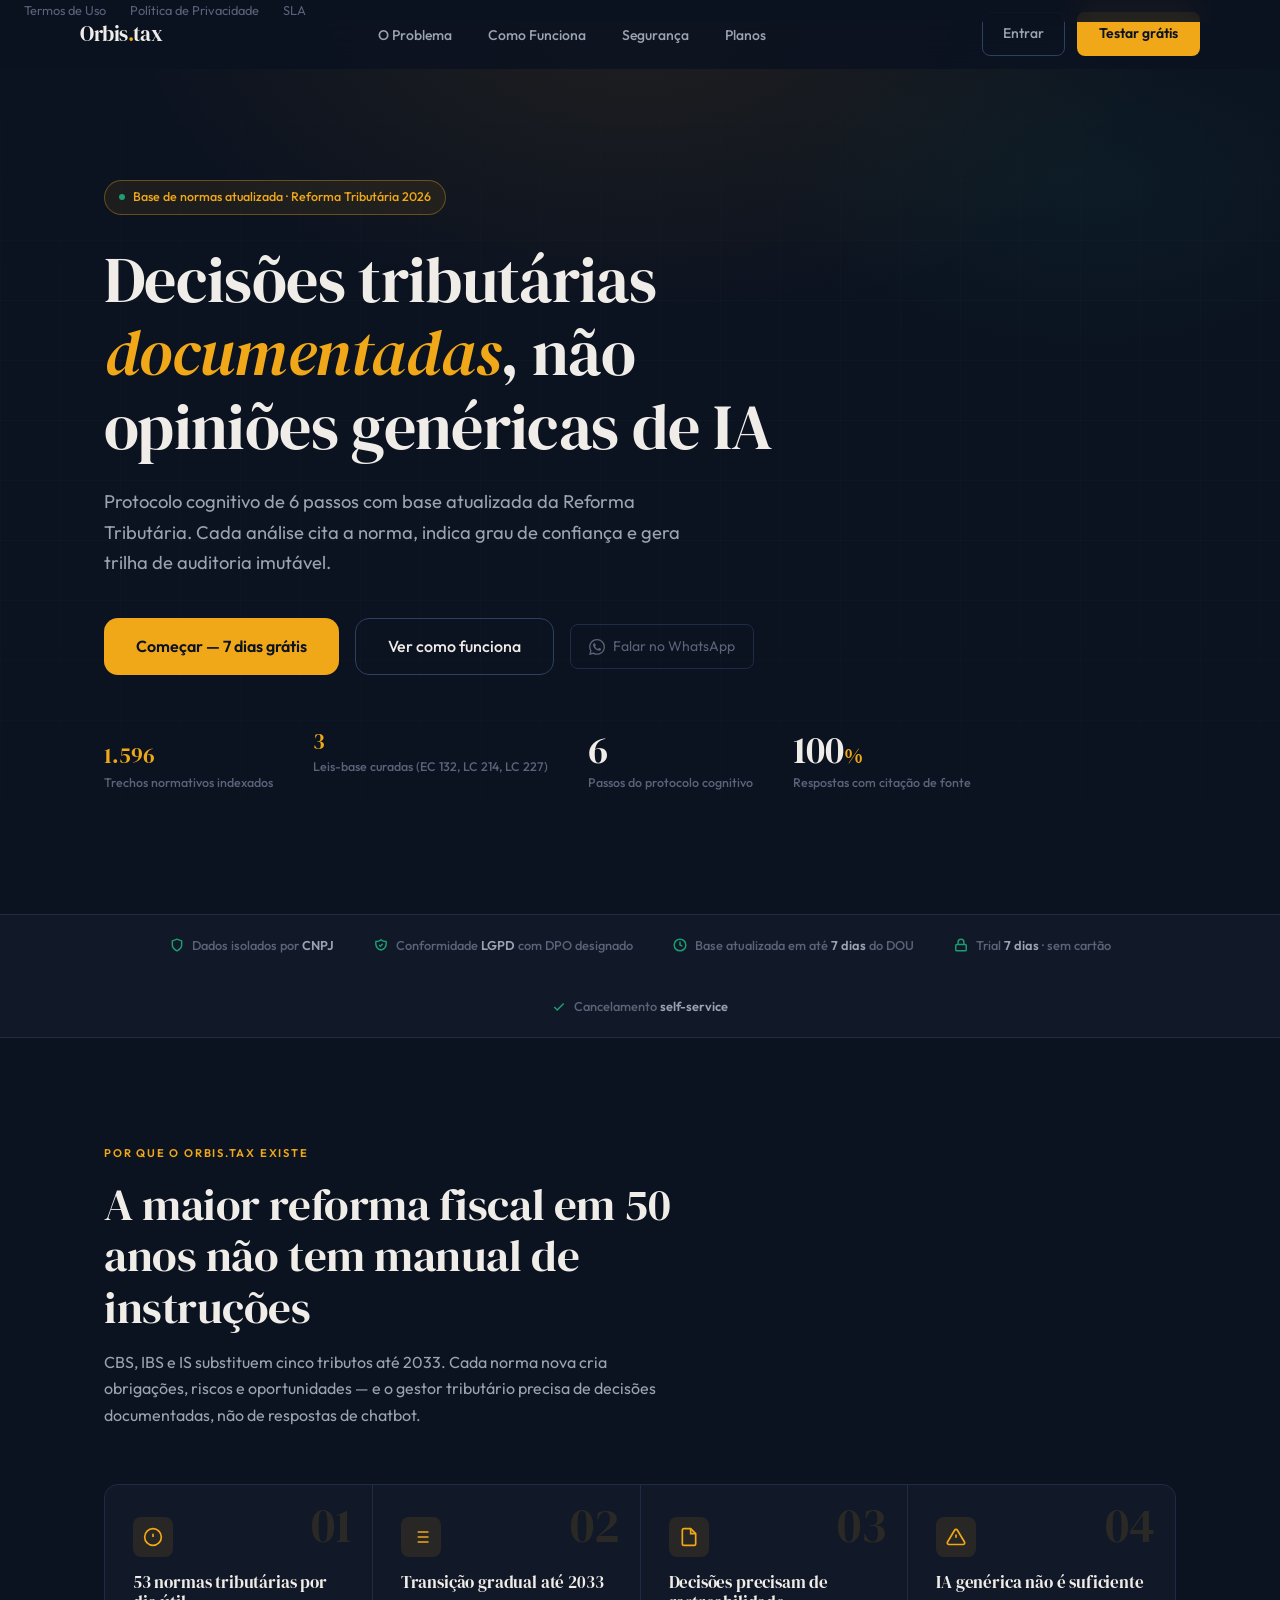
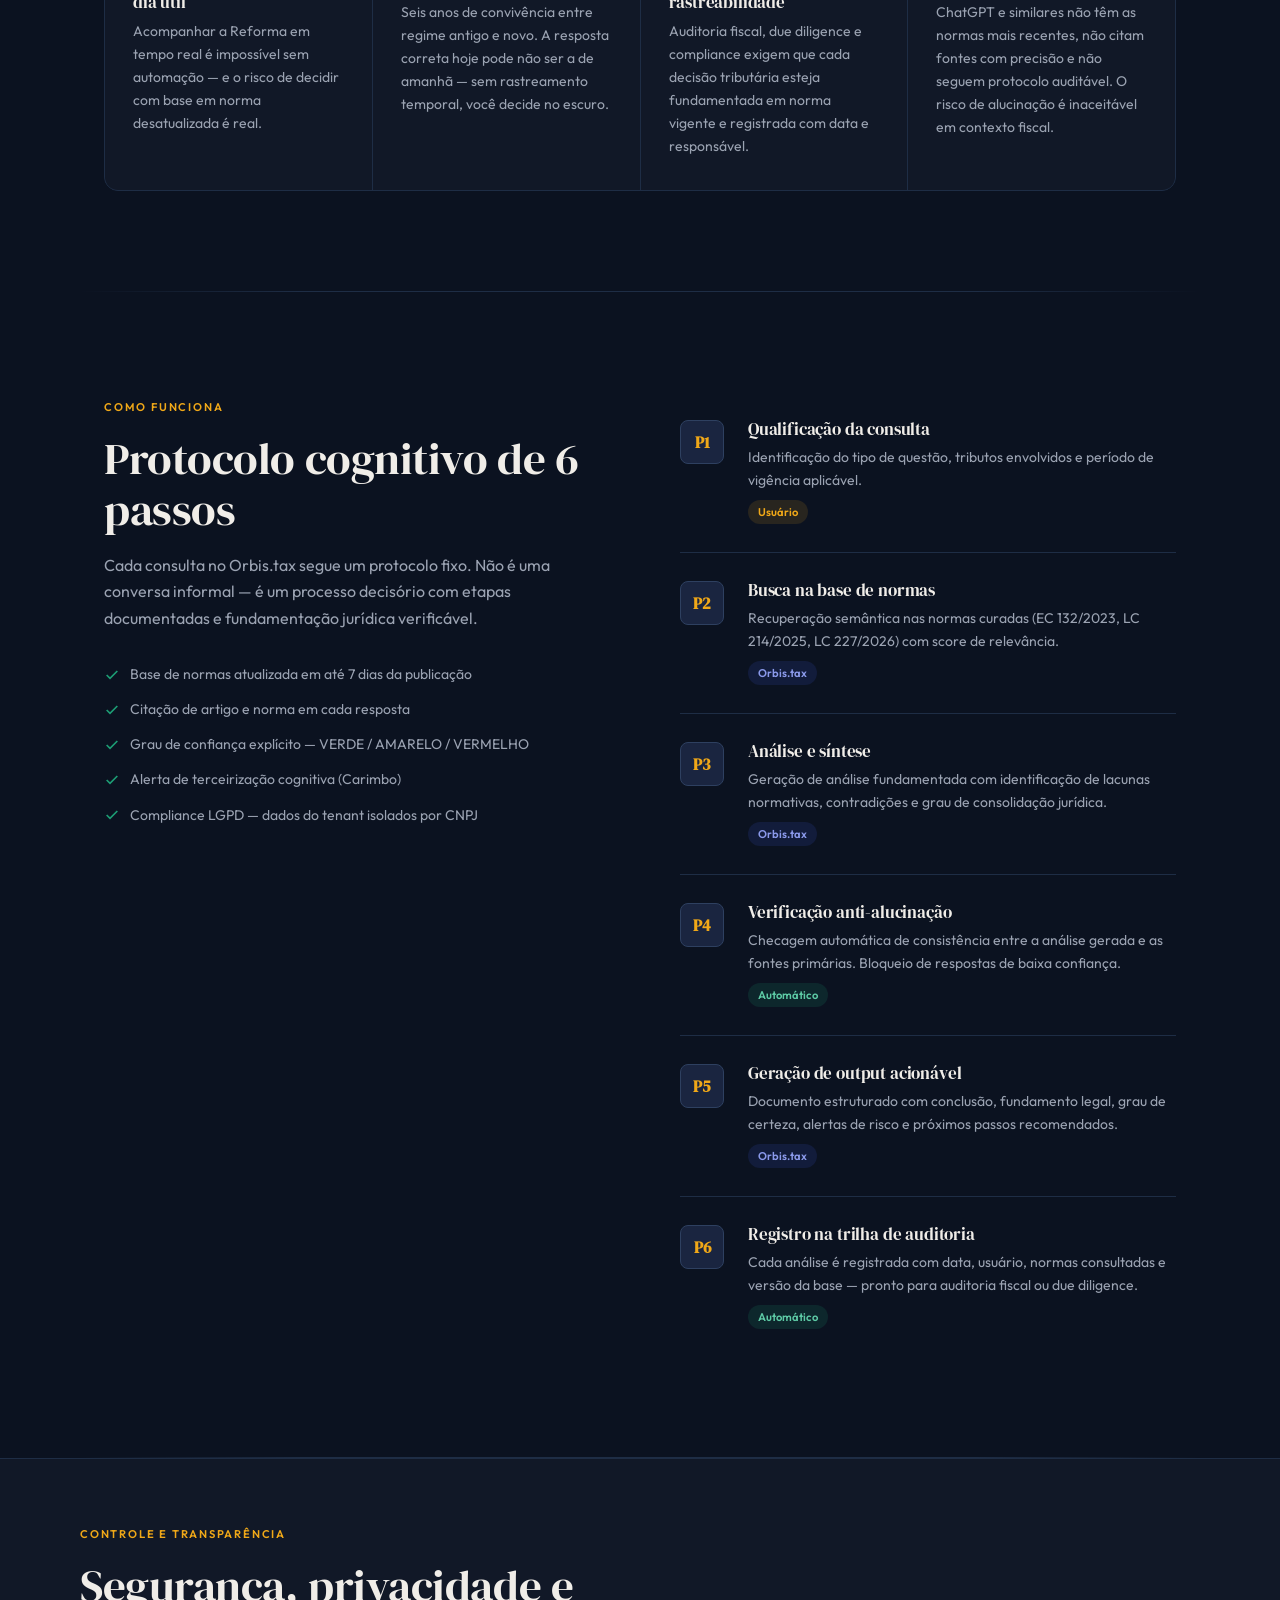
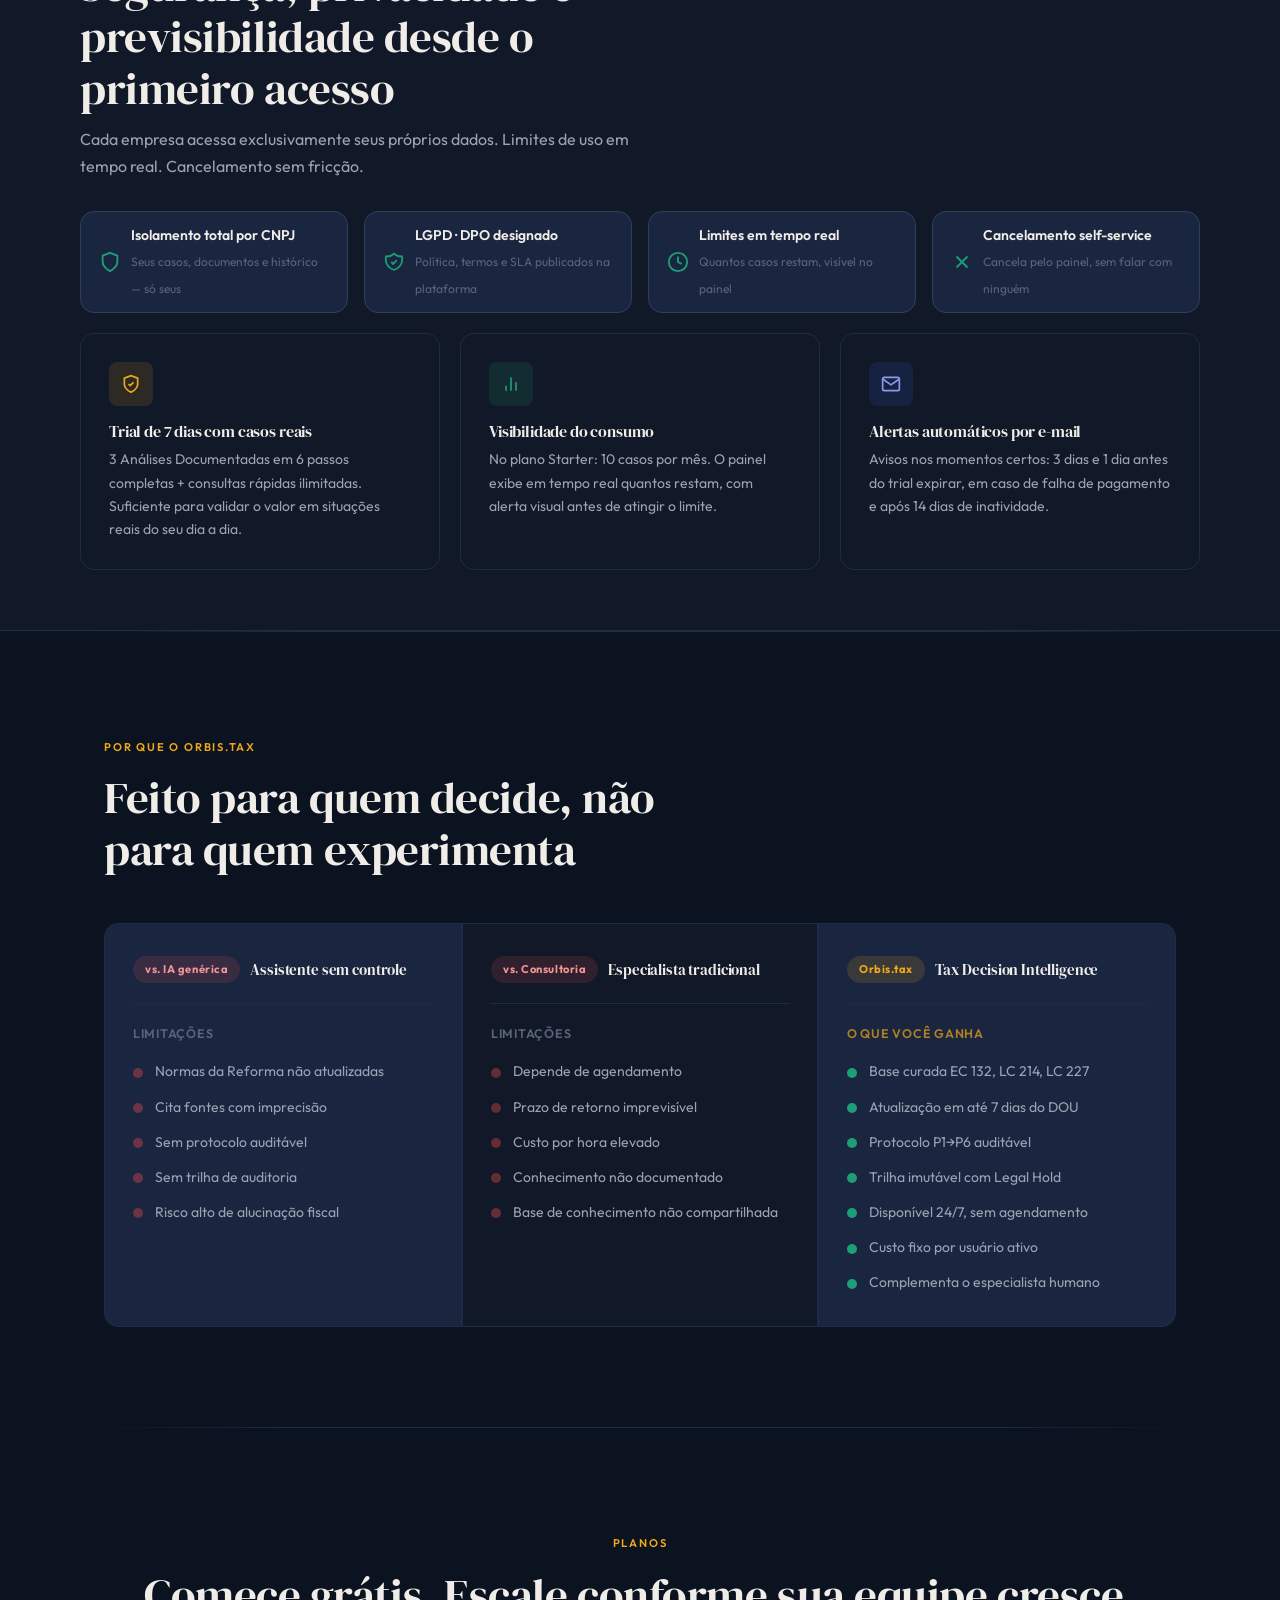
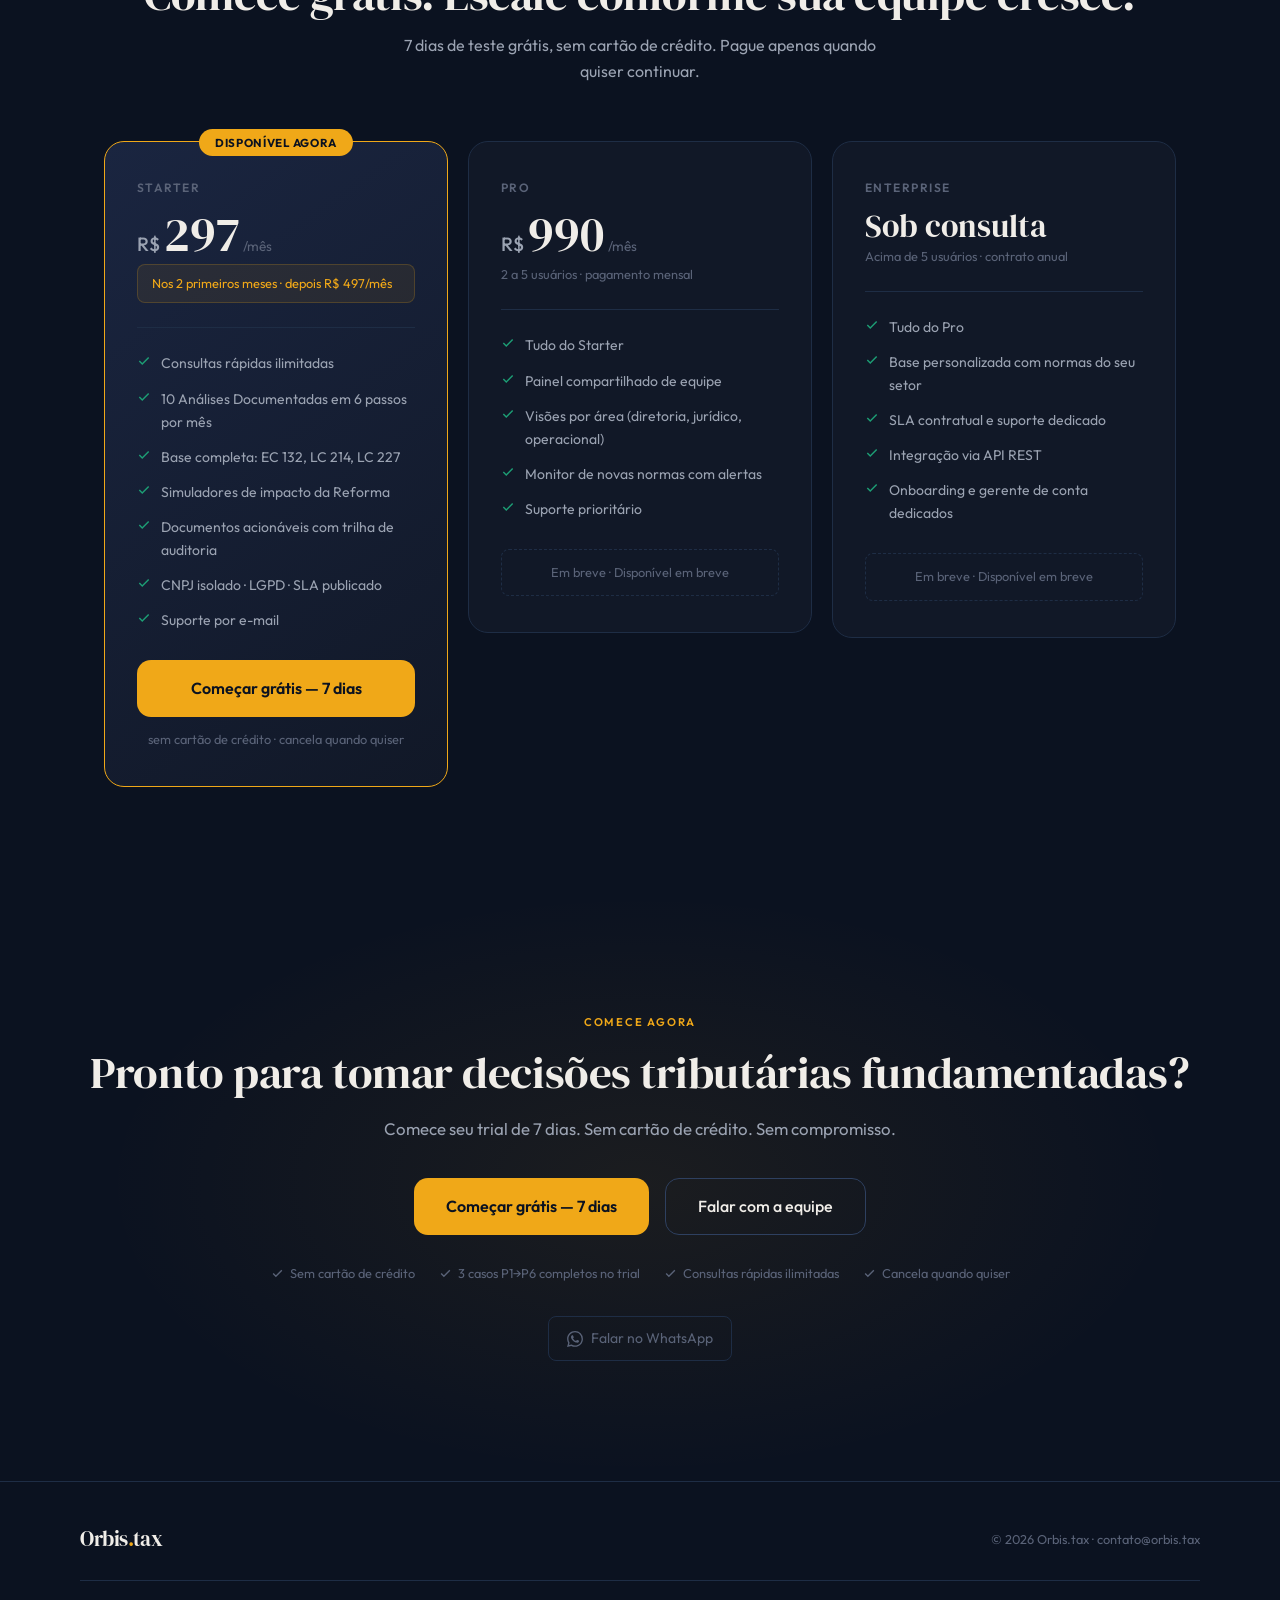
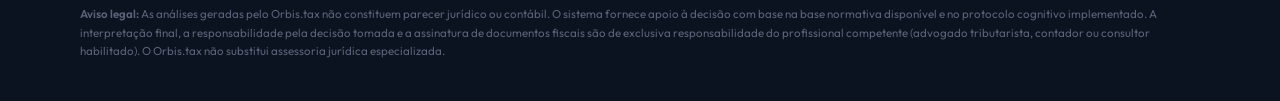
==== commit d128b2cd: "feat: landing page v2 — novo design dark navy, DM Serif Display, isolamento por CNPJ - Design comple" ====
--- a/landing/index.html
+++ b/landing/index.html
@@ -1,1037 +1,1047 @@
 <!DOCTYPE html>
 <html lang="pt-BR">
 <head>
-  <meta charset="UTF-8" />
-  <meta name="viewport" content="width=device-width, initial-scale=1.0" />
-  <meta name="description" content="Orbis.tax — Inteligência tributária para a Reforma. Protocolo cognitivo de 6 passos, base de normas atualizada e trilha de auditoria para decisões tributárias documentadas." />
-  <title>Orbis.tax — Inteligência Tributária para a Reforma</title>
-  <link rel="preconnect" href="https://fonts.googleapis.com" />
-  <link rel="preconnect" href="https://fonts.gstatic.com" crossorigin />
-  <link href="https://fonts.googleapis.com/css2?family=Inter:wght@400;500;600;700;800&display=swap" rel="stylesheet" />
-  <style>
-    /* ── Reset & Base ───────────────────────────────────────────── */
-    *, *::before, *::after { box-sizing: border-box; margin: 0; padding: 0; }
-
-    :root {
-      --azul-escuro:  #1F3864;
-      --azul-medio:   #2E75B6;
-      --azul-claro:   #E8F0FA;
-      --cinza-claro:  #F5F7FA;
-      --cinza-medio:  #9AA5B1;
-      --cinza-texto:  #4A5568;
-      --branco:       #FFFFFF;
-      --borda:        #E2E8F0;
-      --destaque:     #F59E0B;
-      --fonte:        'Inter', system-ui, -apple-system, sans-serif;
-      --raio:         10px;
-      --sombra:       0 4px 24px rgba(31,56,100,.10);
-    }
-
-    html { scroll-behavior: smooth; }
-
-    body {
-      font-family: var(--fonte);
-      color: var(--cinza-texto);
-      background: var(--branco);
-      line-height: 1.6;
-      -webkit-font-smoothing: antialiased;
-    }
-
-    img { max-width: 100%; display: block; }
-    a { color: inherit; text-decoration: none; }
-
-    .container {
-      width: 100%;
-      max-width: 1120px;
-      margin: 0 auto;
-      padding: 0 24px;
-    }
-
-    /* ── Tipografia ─────────────────────────────────────────────── */
-    h1 { font-size: clamp(2rem, 5vw, 3.25rem); font-weight: 800; line-height: 1.15; }
-    h2 { font-size: clamp(1.5rem, 3vw, 2.25rem); font-weight: 700; line-height: 1.25; }
-    h3 { font-size: 1.15rem; font-weight: 600; }
-    p  { font-size: 1rem; }
-
-    .label {
-      display: inline-block;
-      font-size: .75rem;
-      font-weight: 700;
-      letter-spacing: .08em;
-      text-transform: uppercase;
-      color: var(--azul-medio);
-      background: var(--azul-claro);
-      padding: 4px 12px;
-      border-radius: 20px;
-      margin-bottom: 16px;
-    }
-
-    /* ── Botões ─────────────────────────────────────────────────── */
-    .btn {
-      display: inline-flex;
-      align-items: center;
-      gap: 8px;
-      padding: 14px 28px;
-      border-radius: var(--raio);
-      font-size: 1rem;
-      font-weight: 600;
-      cursor: pointer;
-      transition: transform .15s, box-shadow .15s, opacity .15s;
-      border: none;
-      text-decoration: none;
-    }
-    .btn:hover { transform: translateY(-2px); box-shadow: 0 8px 24px rgba(0,0,0,.15); }
-    .btn:active { transform: translateY(0); }
-
-    .btn-primary {
-      background: var(--azul-medio);
-      color: var(--branco);
-    }
-    .btn-primary:hover { background: #2563a8; }
-
-    .btn-outline {
-      background: transparent;
-      color: var(--azul-escuro);
-      border: 2px solid var(--azul-escuro);
-    }
-    .btn-outline:hover { background: var(--azul-escuro); color: var(--branco); }
-
-    .btn-white {
-      background: var(--branco);
-      color: var(--azul-escuro);
-    }
-    .btn-white:hover { background: var(--azul-claro); }
-
-    @keyframes pulse-wa {
-      0%, 100% { box-shadow: 0 0 0 0 rgba(37,211,102,.45); }
-      60% { box-shadow: 0 0 0 10px rgba(37,211,102,0); }
-    }
-    .btn-whatsapp {
-      display: inline-flex;
-      align-items: center;
-      gap: 8px;
-      background-color: #25D366;
-      color: #ffffff;
-      padding: 14px 28px;
-      border-radius: var(--raio);
-      text-decoration: none;
-      font-weight: 600;
-      font-size: 1rem;
-      transition: background-color 0.2s ease, transform .15s, box-shadow .15s;
-      border: none;
-      cursor: pointer;
-      animation: pulse-wa 2.5s infinite;
-    }
-    .btn-whatsapp:hover {
-      background-color: #1DA851;
-      transform: translateY(-2px);
-      box-shadow: 0 8px 24px rgba(0,0,0,.15);
-      animation: none;
-    }
-    .btn-whatsapp.btn-lg { padding: 18px 36px; font-size: 1.1rem; }
-    .nav-wordmark {
-      font-size: 1.45rem;
-      font-weight: 800;
-      letter-spacing: -.02em;
-      line-height: 1;
-      color: #1F3864;
-      text-decoration: none;
-      display: inline-block;
-      vertical-align: middle;
-      line-height: 1.4;
-    }
-
-    .btn-lg { padding: 18px 36px; font-size: 1.1rem; }
-
-    /* ── Nav ────────────────────────────────────────────────────── */
-    nav {
-      position: sticky;
-      top: 0;
-      z-index: 100;
-      background: rgba(255,255,255,.95);
-      backdrop-filter: blur(8px);
-      border-bottom: 1px solid var(--borda);
-      padding: 0;
-    }
-    .nav-inner {
-      display: flex;
-      align-items: center;
-      justify-content: space-between;
-      min-height: 64px;
-      padding: 8px 0;
-    }
-    .logo {
-      display: flex;
-      align-items: center;
-    }
-    .logo img { height: 48px; width: auto; display: block; }
-    .nav-links {
-      display: flex;
-      align-items: center;
-      gap: 32px;
-      list-style: none;
-    }
-    .nav-links a {
-      font-size: .9rem;
-      font-weight: 500;
-      color: var(--cinza-texto);
-      transition: color .15s;
-    }
-    .nav-links a:hover { color: var(--azul-medio); }
-    .nav-cta { display: flex; gap: 12px; align-items: center; }
-    .nav-mobile-toggle {
-      display: none;
-      background: none;
-      border: none;
-      cursor: pointer;
-      padding: 4px;
-      color: var(--azul-escuro);
-    }
-
-    @media (max-width: 768px) {
-      .nav-links, .nav-cta { display: none; }
-      .nav-mobile-toggle { display: block; }
-      nav.open .nav-links,
-      nav.open .nav-cta {
-        display: flex;
-        flex-direction: column;
-        align-items: flex-start;
-        padding: 16px 24px;
-        gap: 16px;
-        background: var(--branco);
-        border-top: 1px solid var(--borda);
-      }
-      nav.open { display: block; }
-      nav.open .nav-inner { flex-wrap: wrap; height: auto; padding: 12px 0; }
-    }
-
-    /* ── Hero ───────────────────────────────────────────────────── */
-    #hero {
-      background: linear-gradient(135deg, var(--azul-escuro) 0%, #2a4d8a 60%, var(--azul-medio) 100%);
-      color: var(--branco);
-      padding: 100px 0 80px;
-      overflow: hidden;
-      position: relative;
-    }
-    #hero::before {
-      content: '';
-      position: absolute;
-      inset: 0;
-      background: url("data:image/svg+xml,%3Csvg width='60' height='60' viewBox='0 0 60 60' xmlns='http://www.w3.org/2000/svg'%3E%3Cg fill='none' fill-rule='evenodd'%3E%3Cg fill='%23ffffff' fill-opacity='0.03'%3E%3Cpath d='M36 34v-4h-2v4h-4v2h4v4h2v-4h4v-2h-4zm0-30V0h-2v4h-4v2h4v4h2V6h4V4h-4zM6 34v-4H4v4H0v2h4v4h2v-4h4v-2H6zM6 4V0H4v4H0v2h4v4h2V6h4V4H6z'/%3E%3C/g%3E%3C/g%3E%3C/svg%3E");
-      pointer-events: none;
-    }
-    .hero-grid {
-      display: grid;
-      grid-template-columns: 1fr 1.12fr;
-      gap: 48px;
-      align-items: center;
-      position: relative;
-    }
-    .hero-badge {
-      display: inline-flex;
-      align-items: center;
-      gap: 6px;
-      background: rgba(255,255,255,.12);
-      border: 1px solid rgba(255,255,255,.2);
-      border-radius: 20px;
-      padding: 6px 14px;
-      font-size: .8rem;
-      font-weight: 600;
-      margin-bottom: 24px;
-      color: rgba(255,255,255,.9);
-    }
-    #hero h1 { color: var(--branco); margin-bottom: 20px; }
-    .hero-sub {
-      font-size: 1.2rem;
-      color: rgba(255,255,255,.82);
-      margin-bottom: 20px;
-      max-width: 480px;
-    }
-    .hero-trust {
-      display: flex;
-      flex-wrap: wrap;
-      gap: 8px 20px;
-      margin-bottom: 32px;
-      font-size: .82rem;
-      color: rgba(255,255,255,.60);
-    }
-    .hero-trust span { display: flex; align-items: center; gap: 5px; }
-    .hero-trust span::before { content: ""; display: inline-block; width: 5px; height: 5px; border-radius: 50%; background: rgba(147,197,253,.7); flex-shrink: 0; }
-    .hero-actions { display: flex; gap: 16px; flex-wrap: wrap; }
-    .hero-visual {
-      border-radius: 16px 0 0 16px;
-      overflow: hidden;
-      box-shadow: 0 32px 80px rgba(0,0,0,.5);
-      border: 1px solid rgba(255,255,255,.12);
-      margin-right: calc(((100vw - 1120px) / -2) - 24px + 48px);
-    }
-    .hero-visual img { width: 100%; height: auto; display: block; }
-    .hero-stats {
-      display: flex;
-      gap: 32px;
-      margin-top: 48px;
-      padding-top: 32px;
-      border-top: 1px solid rgba(255,255,255,.15);
-      flex-wrap: wrap;
-    }
-    .stat-item { }
-    .stat-num {
-      font-size: 1.75rem;
-      font-weight: 800;
-      color: var(--branco);
-      display: block;
-    }
-    .stat-label {
-      font-size: .8rem;
-      color: rgba(255,255,255,.65);
-    }
-
-    @media (max-width: 768px) {
-      #hero { padding: 64px 0 48px; }
-      .hero-grid { grid-template-columns: 1fr; gap: 40px; }
-      .hero-visual { display: none; }
-    }
-
-    /* ── Seções genéricas ───────────────────────────────────────── */
-    section { padding: 96px 0; }
-    .section-header { text-align: center; max-width: 640px; margin: 0 auto 56px; }
-    .section-header h2 { color: var(--azul-escuro); margin-bottom: 16px; }
-    .section-header p { font-size: 1.1rem; color: var(--cinza-texto); }
-
-    /* ── Problema ───────────────────────────────────────────────── */
-    #problema { background: var(--cinza-claro); }
-    .problema-grid {
-      display: grid;
-      grid-template-columns: repeat(auto-fit, minmax(240px, 1fr));
-      gap: 24px;
-    }
-    .problema-card {
-      background: var(--branco);
-      border: 1px solid var(--borda);
-      border-radius: var(--raio);
-      padding: 28px 24px;
-      transition: box-shadow .2s;
-    }
-    .problema-card:hover { box-shadow: var(--sombra); }
-    .problema-icon {
-      width: 44px;
-      height: 44px;
-      border-radius: 10px;
-      background: var(--azul-claro);
-      display: flex;
-      align-items: center;
-      justify-content: center;
-      margin-bottom: 16px;
-    }
-    .problema-card h3 { color: var(--azul-escuro); margin-bottom: 8px; }
-    .problema-card p { font-size: .9rem; color: var(--cinza-texto); }
-
-    /* ── Solução / P1-P6 ────────────────────────────────────────── */
-    #solucao { background: var(--branco); }
-    .passos-grid {
-      display: grid;
-      grid-template-columns: repeat(auto-fit, minmax(300px, 1fr));
-      gap: 20px;
-      margin-bottom: 56px;
-    }
-    .passo-card {
-      border: 1px solid var(--borda);
-      border-radius: var(--raio);
-      padding: 24px;
-      position: relative;
-      transition: border-color .2s, box-shadow .2s;
-    }
-    .passo-card:hover {
-      border-color: var(--azul-medio);
-      box-shadow: 0 0 0 3px var(--azul-claro);
-    }
-    .passo-num {
-      display: inline-flex;
-      align-items: center;
-      justify-content: center;
-      width: 32px;
-      height: 32px;
-      border-radius: 50%;
-      background: var(--azul-escuro);
-      color: var(--branco);
-      font-size: .8rem;
-      font-weight: 700;
-      margin-bottom: 12px;
-    }
-    .passo-card h3 { color: var(--azul-escuro); margin-bottom: 6px; }
-    .passo-card p { font-size: .88rem; }
-
-    .solucao-features {
-      display: grid;
-      grid-template-columns: repeat(auto-fit, minmax(220px, 1fr));
-      gap: 20px;
-      background: var(--azul-claro);
-      border-radius: 16px;
-      padding: 32px;
-    }
-    .feature-item {
-      display: flex;
-      align-items: flex-start;
-      gap: 12px;
-    }
-    .feature-check {
-      width: 22px;
-      height: 22px;
-      border-radius: 50%;
-      background: var(--azul-medio);
-      flex-shrink: 0;
-      display: flex;
-      align-items: center;
-      justify-content: center;
-      margin-top: 2px;
-    }
-    .feature-item p { font-size: .9rem; font-weight: 500; color: var(--azul-escuro); }
-
-    /* ── Diferenciais ───────────────────────────────────────────── */
-    #diferenciais { background: var(--cinza-claro); }
-    .diferenciais-grid {
-      display: grid;
-      grid-template-columns: repeat(auto-fit, minmax(300px, 1fr));
-      gap: 24px;
-    }
-    .diferencial-card {
-      background: var(--branco);
-      border-radius: var(--raio);
-      padding: 32px 28px;
-      border: 1px solid var(--borda);
-    }
-    .diferencial-vs {
-      font-size: .75rem;
-      font-weight: 700;
-      text-transform: uppercase;
-      letter-spacing: .06em;
-      color: var(--cinza-medio);
-      margin-bottom: 8px;
-    }
-    .diferencial-card h3 {
-      color: var(--azul-escuro);
-      font-size: 1.1rem;
-      margin-bottom: 16px;
-    }
-    .diferencial-lista { list-style: none; display: flex; flex-direction: column; gap: 10px; }
-    .diferencial-lista li {
-      display: flex;
-      align-items: flex-start;
-      gap: 10px;
-      font-size: .88rem;
-    }
-    .diferencial-lista li::before {
-      content: '✓';
-      color: var(--azul-medio);
-      font-weight: 700;
-      flex-shrink: 0;
-      margin-top: 1px;
-    }
-
-    /* ── Preços ─────────────────────────────────────────────────── */
-    #precos { background: var(--azul-escuro); }
-    #precos .section-header h2 { color: var(--branco); }
-    #precos .section-header p { color: rgba(255,255,255,.7); }
-    #precos .label { background: rgba(255,255,255,.1); color: rgba(255,255,255,.85); }
-
-    .precos-grid {
-      display: grid;
-      grid-template-columns: repeat(auto-fit, minmax(280px, 1fr));
-      gap: 24px;
-      align-items: start;
-    }
-    .preco-card {
-      background: rgba(255,255,255,.06);
-      border: 1px solid rgba(255,255,255,.12);
-      border-radius: 16px;
-      padding: 36px 28px;
-      color: var(--branco);
-      transition: transform .2s, box-shadow .2s;
-    }
-    .preco-card:hover { transform: translateY(-4px); box-shadow: 0 16px 40px rgba(0,0,0,.3); }
-    .preco-card.destaque {
-      background: var(--branco);
-      color: var(--azul-escuro);
-      border-color: var(--branco);
-      position: relative;
-    }
-    .preco-badge {
-      position: absolute;
-      top: -14px;
-      left: 50%;
-      transform: translateX(-50%);
-      background: var(--destaque);
-      color: #7c4a00;
-      font-size: .72rem;
-      font-weight: 700;
-      text-transform: uppercase;
-      letter-spacing: .06em;
-      padding: 4px 14px;
-      border-radius: 20px;
-      white-space: nowrap;
-    }
-    .preco-plano {
-      font-size: .8rem;
-      font-weight: 700;
-      text-transform: uppercase;
-      letter-spacing: .1em;
-      margin-bottom: 8px;
-      opacity: .7;
-    }
-    .preco-card.destaque .preco-plano { color: var(--azul-medio); opacity: 1; }
-    .preco-card h3 {
-      font-size: 1.5rem;
-      font-weight: 800;
-      margin-bottom: 4px;
-    }
-    .preco-usuarios {
-      font-size: .85rem;
-      opacity: .65;
-      margin-bottom: 24px;
-    }
-    .preco-divider {
-      border: none;
-      border-top: 1px solid rgba(255,255,255,.12);
-      margin: 20px 0;
-    }
-    .preco-card.destaque .preco-divider { border-color: var(--borda); }
-    .preco-features { list-style: none; display: flex; flex-direction: column; gap: 12px; margin-bottom: 28px; }
-    .preco-features li {
-      display: flex;
-      gap: 10px;
-      font-size: .88rem;
-      align-items: flex-start;
-    }
-    .preco-features li .ck {
-      width: 18px;
-      height: 18px;
-      border-radius: 50%;
-      background: var(--azul-medio);
-      flex-shrink: 0;
-      display: flex;
-      align-items: center;
-      justify-content: center;
-      margin-top: 2px;
-    }
-    .preco-card.destaque .preco-features li .ck { background: var(--azul-escuro); }
-    .preco-trial {
-      text-align: center;
-      font-size: .78rem;
-      opacity: .6;
-      margin-top: 12px;
-    }
-
-    /* ── Disclaimer ─────────────────────────────────────────────── */
-    #disclaimer {
-      background: #fffbeb;
-      border-top: 3px solid var(--destaque);
-      padding: 32px 0;
-    }
-    .disclaimer-inner {
-      display: flex;
-      gap: 16px;
-      align-items: flex-start;
-    }
-    .disclaimer-icon {
-      flex-shrink: 0;
-      width: 36px;
-      height: 36px;
-      background: var(--destaque);
-      border-radius: 50%;
-      display: flex;
-      align-items: center;
-      justify-content: center;
-      margin-top: 2px;
-    }
-    #disclaimer p {
-      font-size: .88rem;
-      color: #7c4a00;
-      line-height: 1.65;
-    }
-    #disclaimer strong { font-weight: 700; }
-
-    /* ── CTA final ──────────────────────────────────────────────── */
-    #cta-final {
-      background: linear-gradient(135deg, var(--azul-medio), var(--azul-escuro));
-      padding: 80px 0;
-      text-align: center;
-    }
-    #cta-final h2 { color: var(--branco); margin-bottom: 12px; }
-    #cta-final p { color: rgba(255,255,255,.75); font-size: 1.1rem; margin-bottom: 32px; }
-    .cta-actions { display: flex; gap: 16px; justify-content: center; flex-wrap: wrap; }
-
-    /* ── Footer ─────────────────────────────────────────────────── */
-    footer {
-      background: var(--azul-escuro);
-      border-top: 1px solid rgba(255,255,255,.08);
-      padding: 40px 0 32px;
-    }
-    .footer-inner {
-      display: flex;
-      align-items: center;
-      justify-content: space-between;
-      flex-wrap: wrap;
-      gap: 24px;
-    }
-    .footer-logo {
-      display: flex;
-      align-items: center;
-      gap: 10px;
-      color: var(--branco);
-      font-weight: 700;
-      font-size: 1.1rem;
-    }
-    .footer-links {
-      display: flex;
-      gap: 24px;
-      flex-wrap: wrap;
-      list-style: none;
-    }
-    .footer-links a {
-      font-size: .82rem;
-      color: rgba(255,255,255,.55);
-      transition: color .15s;
-    }
-    .footer-links a:hover { color: rgba(255,255,255,.9); }
-    .footer-copy {
-      font-size: .78rem;
-      color: rgba(255,255,255,.35);
-    }
-
-    /* ── Utilidades ─────────────────────────────────────────────── */
-    .text-center { text-align: center; }
-    .mt-4  { margin-top: 16px; }
-    .mt-8  { margin-top: 32px; }
-    .mt-12 { margin-top: 48px; }
-
-    /* SVG check inline */
-    .svg-check { display: block; }
-  </style>
+<meta charset="UTF-8">
+<meta name="viewport" content="width=device-width, initial-scale=1.0">
+<title>Orbis.tax — Decisões tributárias documentadas, não opiniões de IA</title>
+<meta name="description" content="Protocolo cognitivo de 6 passos com base atualizada da Reforma Tributária. Cada análise cita a norma, indica grau de confiança e gera trilha de auditoria imutável.">
+<link rel="preconnect" href="https://fonts.googleapis.com">
+<link rel="preconnect" href="https://fonts.gstatic.com" crossorigin>
+<link href="https://fonts.googleapis.com/css2?family=DM+Serif+Display:ital@0;1&family=Outfit:wght@300;400;500;600;700&display=swap" rel="stylesheet">
+<style>
+*,*::before,*::after{box-sizing:border-box;margin:0;padding:0}
+:root{
+  --navy:#0B1220;
+  --navy-2:#111827;
+  --navy-3:#1a2540;
+  --navy-4:#243050;
+  --amber:#F0A818;
+  --amber-light:#F5C254;
+  --amber-dim:#7A5310;
+  --teal:#1D9E75;
+  --teal-light:#5DCAA5;
+  --red:#E24B4A;
+  --text-primary:#F0EDE8;
+  --text-secondary:#9BA3B2;
+  --text-muted:#5A6378;
+  --border:#1E2D45;
+  --border-bright:#2E4060;
+  --serif:'DM Serif Display',Georgia,serif;
+  --sans:'Outfit',system-ui,sans-serif;
+  --radius:8px;
+  --radius-lg:14px;
+  --radius-xl:20px;
+}
+html{scroll-behavior:smooth;font-size:16px}
+body{
+  background:var(--navy);
+  color:var(--text-primary);
+  font-family:var(--sans);
+  font-weight:400;
+  line-height:1.65;
+  overflow-x:hidden;
+  -webkit-font-smoothing:antialiased;
+}
+
+/* ── TYPOGRAPHY ── */
+h1,h2,h3{font-family:var(--serif);font-weight:400;line-height:1.15;letter-spacing:-0.01em}
+h1{font-size:clamp(2.6rem,5vw,4.2rem)}
+h2{font-size:clamp(1.9rem,3.5vw,2.8rem)}
+h3{font-size:clamp(1.2rem,2vw,1.5rem)}
+p{font-size:1rem;color:var(--text-secondary)}
+strong{color:var(--text-primary);font-weight:600}
+a{color:inherit;text-decoration:none}
+
+/* ── LAYOUT ── */
+.container{max-width:1120px;margin:0 auto;padding:0 24px}
+.section{padding:100px 0}
+.section-label{
+  display:inline-block;
+  font-family:var(--sans);
+  font-size:0.7rem;
+  font-weight:600;
+  letter-spacing:.16em;
+  text-transform:uppercase;
+  color:var(--amber);
+  margin-bottom:1rem;
+}
+
+/* ── REVEAL ANIMATIONS ── */
+.reveal{opacity:0;transform:translateY(28px);transition:opacity .65s ease,transform .65s ease}
+.reveal.visible{opacity:1;transform:none}
+.reveal-delay-1{transition-delay:.1s}
+.reveal-delay-2{transition-delay:.2s}
+.reveal-delay-3{transition-delay:.3s}
+.reveal-delay-4{transition-delay:.4s}
+
+/* ── NAV ── */
+nav{
+  position:fixed;top:0;left:0;right:0;z-index:100;
+  padding:0 24px;
+  background:rgba(11,18,32,0.85);
+  backdrop-filter:blur(16px);
+  -webkit-backdrop-filter:blur(16px);
+  border-bottom:1px solid transparent;
+  transition:border-color .3s;
+}
+nav.scrolled{border-color:var(--border)}
+.nav-inner{
+  max-width:1120px;margin:0 auto;
+  display:flex;align-items:center;justify-content:space-between;
+  height:68px;
+}
+.nav-logo{
+  font-family:var(--serif);
+  font-size:1.3rem;
+  color:var(--text-primary);
+  letter-spacing:-.02em;
+}
+.nav-logo span{color:var(--amber)}
+.nav-links{display:flex;align-items:center;gap:36px;list-style:none}
+.nav-links a{
+  font-size:.875rem;font-weight:500;
+  color:var(--text-secondary);
+  transition:color .2s;
+}
+.nav-links a:hover{color:var(--text-primary)}
+.nav-actions{display:flex;align-items:center;gap:12px}
+.btn-ghost{
+  padding:9px 20px;border-radius:var(--radius);
+  font-family:var(--sans);font-size:.875rem;font-weight:500;
+  color:var(--text-secondary);
+  border:1px solid var(--border-bright);
+  transition:all .2s;cursor:pointer;
+  background:transparent;
+}
+.btn-ghost:hover{color:var(--text-primary);border-color:var(--text-muted)}
+.btn-primary{
+  padding:10px 22px;border-radius:var(--radius);
+  font-family:var(--sans);font-size:.875rem;font-weight:600;
+  background:var(--amber);color:#0B1220;
+  border:none;cursor:pointer;
+  transition:background .2s,transform .15s;
+  white-space:nowrap;
+}
+.btn-primary:hover{background:var(--amber-light);transform:translateY(-1px)}
+.btn-primary:active{transform:translateY(0)}
+.btn-lg{padding:15px 32px;font-size:1rem;border-radius:var(--radius-lg)}
+.btn-outline-lg{
+  padding:14px 32px;border-radius:var(--radius-lg);
+  font-family:var(--sans);font-size:1rem;font-weight:500;
+  color:var(--text-primary);
+  border:1px solid var(--border-bright);
+  cursor:pointer;background:transparent;
+  transition:all .2s;
+}
+.btn-outline-lg:hover{background:var(--navy-3);border-color:var(--text-muted)}
+
+/* ── HERO ── */
+#hero{
+  padding:180px 0 120px;
+  position:relative;overflow:hidden;
+}
+.hero-bg{
+  position:absolute;inset:0;
+  background:
+    radial-gradient(ellipse 70% 60% at 50% 0%, rgba(240,168,24,.09) 0%, transparent 60%),
+    radial-gradient(ellipse 50% 40% at 85% 20%, rgba(29,158,117,.07) 0%, transparent 50%);
+  pointer-events:none;
+}
+.hero-grid-lines{
+  position:absolute;inset:0;
+  background-image:
+    linear-gradient(rgba(255,255,255,.025) 1px, transparent 1px),
+    linear-gradient(90deg, rgba(255,255,255,.025) 1px, transparent 1px);
+  background-size:60px 60px;
+  mask-image:linear-gradient(to bottom, transparent, rgba(0,0,0,.6) 30%, rgba(0,0,0,.6) 70%, transparent);
+  pointer-events:none;
+}
+.hero-badge{
+  display:inline-flex;align-items:center;gap:8px;
+  padding:6px 14px;border-radius:100px;
+  border:1px solid rgba(240,168,24,.35);
+  background:rgba(240,168,24,.08);
+  font-size:.78rem;font-weight:500;color:var(--amber);
+  margin-bottom:28px;
+  animation:fadeIn .8s ease both;
+}
+.hero-badge-dot{
+  width:6px;height:6px;border-radius:50%;
+  background:var(--teal);
+  animation:pulse 2s ease infinite;
+}
+@keyframes pulse{0%,100%{opacity:1;transform:scale(1)}50%{opacity:.6;transform:scale(.85)}}
+@keyframes fadeIn{from{opacity:0;transform:translateY(-10px)}to{opacity:1;transform:none}}
+.hero-headline{
+  margin-bottom:24px;
+  animation:slideUp .9s ease .1s both;
+}
+.hero-headline em{
+  font-style:italic;color:var(--amber);
+}
+@keyframes slideUp{from{opacity:0;transform:translateY(32px)}to{opacity:1;transform:none}}
+.hero-sub{
+  font-size:1.15rem;max-width:600px;
+  color:var(--text-secondary);margin-bottom:40px;
+  animation:slideUp .9s ease .2s both;
+}
+.hero-actions{
+  display:flex;align-items:center;gap:16px;flex-wrap:wrap;
+  margin-bottom:56px;
+  animation:slideUp .9s ease .3s both;
+}
+.hero-wa{
+  display:inline-flex;align-items:center;gap:8px;
+  font-size:.875rem;color:var(--text-muted);
+  border:1px solid var(--border);
+  padding:10px 18px;border-radius:var(--radius);
+  transition:all .2s;cursor:pointer;
+}
+.hero-wa:hover{color:var(--text-secondary);border-color:var(--border-bright)}
+.hero-wa svg{flex-shrink:0}
+.hero-stats{
+  display:flex;gap:40px;flex-wrap:wrap;
+  animation:slideUp .9s ease .4s both;
+}
+.hero-stat-num{
+  font-family:var(--serif);font-size:2.4rem;
+  color:var(--text-primary);line-height:1;
+}
+.hero-stat-num span{color:var(--amber);font-size:1.4rem}
+.hero-stat-label{font-size:.78rem;color:var(--text-muted);margin-top:4px;font-weight:500}
+
+/* ── TRUST BAR ── */
+.trust-bar{
+  border-top:1px solid var(--border);
+  border-bottom:1px solid var(--border);
+  background:var(--navy-2);
+  padding:20px 24px;
+}
+.trust-bar-inner{
+  max-width:1120px;margin:0 auto;
+  display:flex;align-items:center;justify-content:center;
+  gap:40px;flex-wrap:wrap;
+}
+.trust-item{
+  display:flex;align-items:center;gap:8px;
+  font-size:.8rem;font-weight:500;color:var(--text-muted);
+}
+.trust-item svg{color:var(--teal);flex-shrink:0}
+.trust-item strong{color:var(--text-secondary);font-weight:600}
+
+/* ── PROBLEM ── */
+.problem-grid{
+  display:grid;grid-template-columns:repeat(auto-fit,minmax(240px,1fr));
+  gap:1px;background:var(--border);border-radius:var(--radius-lg);overflow:hidden;
+  border:1px solid var(--border);
+}
+.problem-card{
+  background:var(--navy-2);padding:32px 28px;
+  position:relative;
+}
+.problem-num{
+  font-family:var(--serif);font-size:3rem;
+  color:rgba(240,168,24,.12);
+  position:absolute;top:16px;right:20px;line-height:1;
+}
+.problem-icon{
+  width:40px;height:40px;border-radius:var(--radius);
+  background:rgba(240,168,24,.1);
+  display:flex;align-items:center;justify-content:center;
+  margin-bottom:16px;
+}
+.problem-icon svg{color:var(--amber)}
+.problem-card h3{font-size:1.05rem;margin-bottom:8px}
+
+/* ── PROTOCOLO ── */
+.protocol-list{display:flex;flex-direction:column;gap:0}
+.protocol-item{
+  display:flex;gap:24px;align-items:flex-start;
+  padding:28px 0;
+  border-bottom:1px solid var(--border);
+  position:relative;
+}
+.protocol-item:last-child{border-bottom:none}
+.protocol-step{
+  flex-shrink:0;width:44px;height:44px;
+  border-radius:var(--radius);
+  background:var(--navy-3);
+  border:1px solid var(--border-bright);
+  display:flex;align-items:center;justify-content:center;
+  font-family:var(--serif);font-size:1rem;color:var(--amber);
+  font-weight:700;
+}
+.protocol-content h3{font-size:1.05rem;margin-bottom:6px}
+.protocol-tag{
+  display:inline-block;padding:3px 10px;border-radius:100px;
+  font-size:.7rem;font-weight:600;
+  margin-top:8px;
+}
+.tag-auto{background:rgba(29,158,117,.15);color:var(--teal-light)}
+.tag-human{background:rgba(240,168,24,.12);color:var(--amber)}
+.tag-ai{background:rgba(53,74,183,.18);color:#8B9AEB}
+
+/* ── FEATURES NOVAS ── */
+.features-new-grid{
+  display:grid;grid-template-columns:repeat(auto-fit,minmax(280px,1fr));
+  gap:20px;
+}
+.feature-card{
+  background:var(--navy-2);border:1px solid var(--border);
+  border-radius:var(--radius-lg);padding:28px;
+  transition:border-color .2s,transform .2s;
+}
+.feature-card:hover{border-color:var(--border-bright);transform:translateY(-2px)}
+.feature-card-icon{
+  width:44px;height:44px;border-radius:var(--radius);
+  display:flex;align-items:center;justify-content:center;
+  margin-bottom:16px;
+}
+.ic-teal{background:rgba(29,158,117,.15)}
+.ic-teal svg{color:var(--teal)}
+.ic-amber{background:rgba(240,168,24,.12)}
+.ic-amber svg{color:var(--amber)}
+.ic-blue{background:rgba(53,74,183,.18)}
+.ic-blue svg{color:#8B9AEB}
+.feature-card h3{font-size:1rem;margin-bottom:8px}
+
+/* ── DIFERENCIAIS ── */
+.diff-grid{display:grid;grid-template-columns:1fr 1fr 1fr;gap:1px;background:var(--border);border-radius:var(--radius-lg);overflow:hidden;border:1px solid var(--border)}
+@media(max-width:768px){.diff-grid{grid-template-columns:1fr}}
+.diff-col{background:var(--navy-2);padding:32px 28px}
+.diff-col:first-child{background:var(--navy-3)}
+.diff-header{
+  display:flex;align-items:center;gap:10px;
+  padding-bottom:20px;margin-bottom:20px;
+  border-bottom:1px solid var(--border);
+}
+.diff-vs-badge{
+  padding:4px 12px;border-radius:100px;
+  font-size:.7rem;font-weight:700;
+  background:rgba(226,75,74,.15);color:#F09595;
+  letter-spacing:.05em;
+}
+.diff-orbis-badge{
+  padding:4px 12px;border-radius:100px;
+  font-size:.7rem;font-weight:700;
+  background:rgba(240,168,24,.15);color:var(--amber);
+  letter-spacing:.05em;
+}
+.diff-list{list-style:none;display:flex;flex-direction:column;gap:12px}
+.diff-list li{
+  font-size:.875rem;color:var(--text-secondary);
+  padding-left:22px;position:relative;
+}
+.diff-list li::before{
+  content:'';position:absolute;left:0;top:.55em;
+  width:10px;height:10px;border-radius:50%;
+  flex-shrink:0;
+}
+.diff-list.negative li::before{background:rgba(226,75,74,.4)}
+.diff-list.positive li::before{background:var(--teal)}
+.diff-title{font-size:.78rem;font-weight:600;color:var(--text-muted);letter-spacing:.06em;text-transform:uppercase;margin-bottom:16px}
+
+/* ── PRICING ── */
+.pricing-grid{
+  display:grid;grid-template-columns:repeat(auto-fit,minmax(280px,1fr));
+  gap:20px;align-items:start;
+}
+.price-card{
+  background:var(--navy-2);border:1px solid var(--border);
+  border-radius:var(--radius-xl);padding:36px 32px;
+  position:relative;transition:border-color .2s;
+}
+.price-card:hover{border-color:var(--border-bright)}
+.price-card.featured{
+  border-color:var(--amber);
+  background:linear-gradient(145deg,var(--navy-3) 0%,var(--navy-2) 100%);
+}
+.price-badge{
+  position:absolute;top:-13px;left:50%;transform:translateX(-50%);
+  padding:4px 16px;border-radius:100px;
+  background:var(--amber);color:#0B1220;
+  font-size:.72rem;font-weight:700;letter-spacing:.06em;text-transform:uppercase;
+  white-space:nowrap;
+}
+.price-label{font-size:.75rem;font-weight:600;letter-spacing:.12em;text-transform:uppercase;color:var(--text-muted);margin-bottom:12px}
+.price-amount{
+  display:flex;align-items:baseline;gap:4px;margin-bottom:4px;
+}
+.price-currency{font-size:1.2rem;color:var(--text-secondary);font-weight:500;margin-top:6px}
+.price-number{font-family:var(--serif);font-size:3rem;color:var(--text-primary);line-height:1}
+.price-period{font-size:.85rem;color:var(--text-muted)}
+.price-promo{
+  font-size:.8rem;color:var(--amber);margin-bottom:24px;
+  padding:8px 14px;border-radius:var(--radius);
+  background:rgba(240,168,24,.08);border:1px solid rgba(240,168,24,.2);
+}
+.price-divider{height:1px;background:var(--border);margin:24px 0}
+.price-features{list-style:none;display:flex;flex-direction:column;gap:12px;margin-bottom:28px}
+.price-features li{
+  font-size:.875rem;color:var(--text-secondary);
+  display:flex;align-items:flex-start;gap:10px;
+}
+.price-features li svg{color:var(--teal);flex-shrink:0;margin-top:2px}
+.price-coming{
+  font-size:.8rem;color:var(--text-muted);
+  text-align:center;padding:12px;
+  border:1px dashed var(--border);border-radius:var(--radius);
+  margin-top:8px;
+}
+.trial-note{
+  text-align:center;font-size:.8rem;color:var(--text-muted);margin-top:12px;
+}
+
+/* ── SECURITY STRIP ── */
+.security-strip{
+  background:var(--navy-2);border-top:1px solid var(--border);border-bottom:1px solid var(--border);
+  padding:60px 24px;
+}
+.security-inner{max-width:1120px;margin:0 auto}
+.security-badges{
+  display:flex;gap:16px;flex-wrap:wrap;margin-top:32px;
+}
+.sec-badge{
+  display:flex;align-items:center;gap:10px;
+  padding:12px 18px;border-radius:var(--radius-lg);
+  background:var(--navy-3);border:1px solid var(--border-bright);
+  flex:1;min-width:180px;
+}
+.sec-badge svg{color:var(--teal);flex-shrink:0}
+.sec-badge-text strong{display:block;font-size:.875rem;font-weight:600;color:var(--text-primary)}
+.sec-badge-text span{font-size:.75rem;color:var(--text-muted)}
+
+/* ── FINAL CTA ── */
+.final-cta{
+  text-align:center;padding:120px 24px;
+  position:relative;overflow:hidden;
+}
+.final-cta-bg{
+  position:absolute;inset:0;
+  background:radial-gradient(ellipse 60% 70% at 50% 50%, rgba(240,168,24,.07) 0%, transparent 70%);
+  pointer-events:none;
+}
+.final-cta h2{margin-bottom:16px}
+.final-cta p{max-width:520px;margin:0 auto 36px;font-size:1.05rem}
+.final-cta-actions{display:flex;align-items:center;justify-content:center;gap:16px;flex-wrap:wrap}
+.trial-details{
+  display:flex;align-items:center;gap:24px;justify-content:center;flex-wrap:wrap;
+  margin-top:28px;font-size:.8rem;color:var(--text-muted);
+}
+.trial-details span{display:flex;align-items:center;gap:6px}
+
+/* ── FOOTER ── */
+footer{
+  border-top:1px solid var(--border);padding:40px 24px;
+  background:var(--navy);
+}
+.footer-inner{
+  max-width:1120px;margin:0 auto;
+  display:flex;align-items:center;justify-content:space-between;flex-wrap:wrap;gap:20px;
+}
+.footer-links{display:flex;gap:24px;flex-wrap:wrap}
+.footer-links a{font-size:.8rem;color:var(--text-muted);transition:color .2s}
+.footer-links a:hover{color:var(--text-secondary)}
+.footer-copy{font-size:.8rem;color:var(--text-muted)}
+.disclaimer{
+  max-width:1120px;margin:24px auto 0;padding-top:24px;
+  border-top:1px solid var(--border);
+  font-size:.72rem;color:var(--text-muted);line-height:1.6;
+}
+
+/* ── DIVIDER ── */
+.section-divider{
+  height:1px;max-width:1120px;margin:0 auto;
+  background:linear-gradient(90deg,transparent,var(--border) 20%,var(--border) 80%,transparent);
+}
+
+/* ── RESPONSIVE ── */
+@media(max-width:900px){
+  .nav-links{display:none}
+  .hero-stats{gap:28px}
+  .protocol-item{gap:16px}
+}
+@media(max-width:600px){
+  #hero{padding:140px 0 80px}
+  .hero-actions{flex-direction:column;align-items:flex-start}
+  .btn-lg,.btn-outline-lg{width:100%;text-align:center;justify-content:center}
+  .trust-bar-inner{gap:24px}
+  .diff-grid{grid-template-columns:1fr}
+}
+</style>
 </head>
 <body>
 
-<!-- ═══════════════════════════ NAV ════════════════════════════════ -->
+<!-- NAV -->
 <nav id="nav">
-  <div class="container">
-    <div class="nav-inner">
-      <a href="#" class="logo">
-        <span class="nav-wordmark">ORBIS<span style="color:#2E75B6">.TAX</span></span>
-      </a>
-      <ul class="nav-links">
-        <li><a href="#problema">O Problema</a></li>
-        <li><a href="#solucao">Como Funciona</a></li>
-        <li><a href="#diferenciais">Diferenciais</a></li>
-        <li><a href="#precos">Planos</a></li>
-      </ul>
-      <div class="nav-cta">
-        <a href="/login" class="btn btn-outline" style="padding:10px 20px;font-size:.9rem;">Entrar</a>
-        <a href="#" class="btn btn-primary" style="padding:10px 20px;font-size:.9rem;">Testar grátis</a>
-      </div>
-      <button class="nav-mobile-toggle" id="menuBtn" aria-label="Menu">
-        <svg width="24" height="24" fill="none" stroke="currentColor" stroke-width="2" viewBox="0 0 24 24">
-          <path d="M3 12h18M3 6h18M3 18h18" stroke-linecap="round"/>
-        </svg>
-      </button>
+  <div class="nav-inner">
+    <a href="#" class="nav-logo">Orbis<span>.</span>tax</a>
+    <ul class="nav-links">
+      <li><a href="#problema">O Problema</a></li>
+      <li><a href="#solucao">Como Funciona</a></li>
+      <li><a href="#seguranca">Segurança</a></li>
+      <li><a href="#precos">Planos</a></li>
+    </ul>
+    <div class="nav-actions">
+      <a href="/login" class="btn-ghost">Entrar</a>
+      <a href="/register" class="btn-primary">Testar grátis</a>
     </div>
   </div>
 </nav>
 
-<!-- ════════════════════════════ HERO ══════════════════════════════ -->
+<!-- HERO -->
 <section id="hero">
-  <div class="container">
-    <div class="hero-grid">
+  <div class="hero-bg"></div>
+  <div class="hero-grid-lines"></div>
+  <div class="container" style="position:relative">
+
+    <div class="hero-badge">
+      <span class="hero-badge-dot"></span>
+      Base de normas atualizada · Reforma Tributária 2026
+    </div>
+
+    <h1 class="hero-headline">
+      Decisões tributárias<br>
+      <em>documentadas</em>, não<br>
+      opiniões genéricas de IA
+    </h1>
+
+    <p class="hero-sub">
+      Protocolo cognitivo de 6 passos com base atualizada da Reforma Tributária.
+      Cada análise cita a norma, indica grau de confiança e gera trilha de auditoria imutável.
+    </p>
+
+    <div class="hero-actions">
+      <a href="/register" class="btn-primary btn-lg">Começar — 7 dias grátis</a>
+      <a href="#solucao" class="btn-outline-lg">Ver como funciona</a>
+      <a href="https://wa.me/5511972521970?text=Ol%C3%A1%2C%20tenho%20interesse%20no%20Orbis.tax" class="hero-wa" target="_blank" rel="noopener">
+        <svg width="16" height="16" viewBox="0 0 24 24" fill="currentColor"><path d="M17.472 14.382c-.297-.149-1.758-.867-2.03-.967-.273-.099-.471-.148-.67.15-.197.297-.767.966-.94 1.164-.173.199-.347.223-.644.075-.297-.15-1.255-.463-2.39-1.475-.883-.788-1.48-1.761-1.653-2.059-.173-.297-.018-.458.13-.606.134-.133.298-.347.446-.52.149-.174.198-.298.298-.497.099-.198.05-.371-.025-.52-.075-.149-.669-1.612-.916-2.207-.242-.579-.487-.5-.669-.51-.173-.008-.371-.01-.57-.01-.198 0-.52.074-.792.372-.272.297-1.04 1.016-1.04 2.479 0 1.462 1.065 2.875 1.213 3.074.149.198 2.096 3.2 5.077 4.487.709.306 1.262.489 1.694.625.712.227 1.36.195 1.871.118.571-.085 1.758-.719 2.006-1.413.248-.694.248-1.289.173-1.413-.074-.124-.272-.198-.57-.347m-5.421 7.403h-.004a9.87 9.87 0 01-5.031-1.378l-.361-.214-3.741.982.998-3.648-.235-.374a9.86 9.86 0 01-1.51-5.26c.001-5.45 4.436-9.884 9.888-9.884 2.64 0 5.122 1.03 6.988 2.898a9.825 9.825 0 012.893 6.994c-.003 5.45-4.437 9.884-9.885 9.884m8.413-18.297A11.815 11.815 0 0012.05 0C5.495 0 .16 5.335.157 11.892c0 2.096.547 4.142 1.588 5.945L.057 24l6.305-1.654a11.882 11.882 0 005.683 1.448h.005c6.554 0 11.89-5.335 11.893-11.893a11.821 11.821 0 00-3.48-8.413z"/></svg>
+        Falar no WhatsApp
+      </a>
+    </div>
+
+    <div class="hero-stats">
       <div>
-        <div class="hero-badge">
-          <svg width="14" height="14" fill="currentColor" viewBox="0 0 20 20"><path fill-rule="evenodd" d="M6.267 3.455a3.066 3.066 0 001.745-.723 3.066 3.066 0 013.976 0 3.066 3.066 0 001.745.723 3.066 3.066 0 012.812 2.812c.051.643.304 1.254.723 1.745a3.066 3.066 0 010 3.976 3.066 3.066 0 00-.723 1.745 3.066 3.066 0 01-2.812 2.812 3.066 3.066 0 00-1.745.723 3.066 3.066 0 01-3.976 0 3.066 3.066 0 00-1.745-.723 3.066 3.066 0 01-2.812-2.812 3.066 3.066 0 00-.723-1.745 3.066 3.066 0 010-3.976 3.066 3.066 0 00.723-1.745 3.066 3.066 0 012.812-2.812zm7.44 5.252a1 1 0 00-1.414-1.414L9 10.586 7.707 9.293a1 1 0 00-1.414 1.414l2 2a1 1 0 001.414 0l4-4z" clip-rule="evenodd"/></svg>
-          Base de normas atualizada · Reforma Tributária 2026
-        </div>
-        <h1>Decisões tributárias documentadas, não opiniões genéricas de IA</h1>
-        <p class="hero-sub">Protocolo cognitivo de 6 passos com base atualizada da Reforma Tributária. Cada análise cita a norma, indica o grau de confiança e gera trilha de auditoria.</p>
-        <div class="hero-trust">
-          <span>1.596 normas indexadas</span>
-          <span>3 leis-base curadas</span>
-          <span>Auditável P1→P6</span>
-        </div>
-        <div class="hero-actions">
-          <a href="#" class="btn btn-white btn-lg">
-            Começar grátis — 7 dias
-            <svg width="16" height="16" fill="none" stroke="currentColor" stroke-width="2.5" viewBox="0 0 24 24"><path d="M5 12h14M12 5l7 7-7 7" stroke-linecap="round" stroke-linejoin="round"/></svg>
-          </a>
-          <a href="#solucao" class="btn btn-outline btn-lg" style="border-color:rgba(255,255,255,.4);color:rgba(255,255,255,.9);">
-            <svg width="16" height="16" fill="none" stroke="currentColor" stroke-width="2.5" viewBox="0 0 24 24"><circle cx="12" cy="12" r="10"/><path d="M10 8l6 4-6 4V8z" fill="currentColor" stroke="none"/></svg>
-            Ver como funciona
-          </a>
-          <!-- WhatsApp Business Orbis.tax — +55 11 99970-0215 -->
-          <a
-            href="https://wa.me/5511972521970?text=Ol%C3%A1%2C%20tenho%20interesse%20no%20Orbis.tax"
-            target="_blank"
-            rel="noopener noreferrer"
-            class="btn-whatsapp btn-lg"
-            aria-label="Conversar no WhatsApp"
-          >
-            <svg width="20" height="20" viewBox="0 0 24 24" fill="currentColor" aria-hidden="true">
-              <path d="M17.472 14.382c-.297-.149-1.758-.867-2.03-.967-.273-.099-.471-.148-.67.15-.197.297-.767.966-.94 1.164-.173.199-.347.223-.644.075-.297-.15-1.255-.463-2.39-1.475-.883-.788-1.48-1.761-1.653-2.059-.173-.297-.018-.458.13-.606.134-.133.298-.347.446-.52.149-.174.198-.298.298-.497.099-.198.05-.371-.025-.52-.075-.149-.669-1.612-.916-2.207-.242-.579-.487-.5-.669-.51-.173-.008-.371-.01-.57-.01-.198 0-.52.074-.792.372-.272.297-1.04 1.016-1.04 2.479 0 1.462 1.065 2.875 1.213 3.074.149.198 2.096 3.2 5.077 4.487.709.306 1.262.489 1.694.625.712.227 1.36.195 1.871.118.571-.085 1.758-.719 2.006-1.413.248-.694.248-1.289.173-1.413-.074-.124-.272-.198-.57-.347m-5.421 7.403h-.004a9.87 9.87 0 01-5.031-1.378l-.361-.214-3.741.982.998-3.648-.235-.374a9.86 9.86 0 01-1.51-5.26c.001-5.45 4.436-9.884 9.888-9.884 2.64 0 5.122 1.03 6.988 2.898a9.825 9.825 0 012.893 6.994c-.003 5.45-4.437 9.884-9.885 9.884m8.413-18.297A11.815 11.815 0 0012.05 0C5.495 0 .16 5.335.157 11.892c0 2.096.547 4.142 1.588 5.945L.057 24l6.305-1.654a11.882 11.882 0 005.683 1.448h.005c6.554 0 11.89-5.335 11.893-11.893a11.821 11.821 0 00-3.48-8.413z"/>
-            </svg>
-            Falar no WhatsApp
-          </a>
-        </div>
-        <div class="hero-stats">
-          <div class="stat-item">
-            <span class="stat-num">3</span>
-            <span class="stat-label">Normas-base curadas<br>(EC 132, LC 214, LC 227)</span>
-          </div>
-          <div class="stat-item">
-            <span class="stat-num">6</span>
-            <span class="stat-label">Passos do<br>protocolo cognitivo</span>
-          </div>
-          <div class="stat-item">
-            <span class="stat-num">100%</span>
-            <span class="stat-label">Respostas com<br>citação de fonte</span>
-          </div>
-          <div class="stat-item">
-            <span class="stat-num">1.596</span>
-            <span class="stat-label">Trechos normativos<br>indexados e curados</span>
-          </div>
-        </div>
-      </div>
-      <div class="hero-visual">
-        <img src="/app-screenshot.png" alt="Painel Orbis.tax — Consulta tributária com base legislativa verificada">
-      </div>
-    </div>
+        <div class="hero-stat-num"><span data-count="1596">1.596</span></div>
+        <div class="hero-stat-label">Trechos normativos indexados</div>
+      </div>
+      <div>
+        <div class="hero-stat-num" style="display:flex;align-items:baseline;gap:4px">
+          <span>3</span>
+        </div>
+        <div class="hero-stat-label">Leis-base curadas (EC 132, LC 214, LC 227)</div>
+      </div>
+      <div>
+        <div class="hero-stat-num">6</div>
+        <div class="hero-stat-label">Passos do protocolo cognitivo</div>
+      </div>
+      <div>
+        <div class="hero-stat-num">100<span>%</span></div>
+        <div class="hero-stat-label">Respostas com citação de fonte</div>
+      </div>
+    </div>
+
   </div>
 </section>
 
-<!-- ════════════════════════ PROBLEMA ══════════════════════════════ -->
-<section id="problema">
+<!-- TRUST BAR -->
+<div class="trust-bar">
+  <div class="trust-bar-inner">
+    <div class="trust-item">
+      <svg width="14" height="14" viewBox="0 0 24 24" fill="none" stroke="currentColor" stroke-width="2.5"><path d="M12 22s8-4 8-10V5l-8-3-8 3v7c0 6 8 10 8 10z"/></svg>
+      <span>Dados isolados por <strong>CNPJ</strong></span>
+    </div>
+    <div class="trust-item">
+      <svg width="14" height="14" viewBox="0 0 24 24" fill="none" stroke="currentColor" stroke-width="2.5"><path d="M9 12l2 2 4-4m5.618-4.016A11.955 11.955 0 0112 2.944a11.955 11.955 0 01-8.618 3.04A12.02 12.02 0 003 9c0 5.591 3.824 10.29 9 11.622 5.176-1.332 9-6.03 9-11.622 0-1.042-.133-2.052-.382-3.016z"/></svg>
+      <span>Conformidade <strong>LGPD</strong> com DPO designado</span>
+    </div>
+    <div class="trust-item">
+      <svg width="14" height="14" viewBox="0 0 24 24" fill="none" stroke="currentColor" stroke-width="2.5"><circle cx="12" cy="12" r="10"/><polyline points="12 6 12 12 16 14"/></svg>
+      <span>Base atualizada em até <strong>7 dias</strong> do DOU</span>
+    </div>
+    <div class="trust-item">
+      <svg width="14" height="14" viewBox="0 0 24 24" fill="none" stroke="currentColor" stroke-width="2.5"><rect x="3" y="11" width="18" height="11" rx="2" ry="2"/><path d="M7 11V7a5 5 0 0110 0v4"/></svg>
+      <span>Trial <strong>7 dias</strong> · sem cartão</span>
+    </div>
+    <div class="trust-item">
+      <svg width="14" height="14" viewBox="0 0 24 24" fill="none" stroke="currentColor" stroke-width="2.5"><polyline points="20 6 9 17 4 12"/></svg>
+      <span>Cancelamento <strong>self-service</strong></span>
+    </div>
+  </div>
+</div>
+
+<!-- PROBLEMA -->
+<section class="section" id="problema">
   <div class="container">
-    <div class="section-header">
-      <span class="label">Por que o Orbis.tax existe</span>
-      <h2>A maior reforma fiscal em 50 anos não tem manual de instruções</h2>
-      <p>CBS, IBS e IS substituem cinco tributos até 2033. Cada norma nova cria obrigações, riscos e oportunidades — e o gestor tributário precisa de decisões documentadas, não de respostas de chatbot.</p>
-    </div>
-    <div class="problema-grid">
-      <div class="problema-card">
-        <div class="problema-icon">
-          <svg width="22" height="22" fill="none" stroke="#2E75B6" stroke-width="2" viewBox="0 0 24 24"><path d="M9 12h6M9 16h6M17 21H7a2 2 0 01-2-2V5a2 2 0 012-2h7l5 5v11a2 2 0 01-2 2z" stroke-linecap="round" stroke-linejoin="round"/></svg>
+    <div class="reveal">
+      <span class="section-label">Por que o Orbis.tax existe</span>
+      <h2 style="max-width:640px;margin-bottom:16px">
+        A maior reforma fiscal em 50 anos não tem manual de instruções
+      </h2>
+      <p style="max-width:580px;margin-bottom:56px">
+        CBS, IBS e IS substituem cinco tributos até 2033. Cada norma nova cria obrigações, riscos e oportunidades — e o gestor tributário precisa de decisões documentadas, não de respostas de chatbot.
+      </p>
+    </div>
+
+    <div class="problem-grid reveal reveal-delay-1">
+      <div class="problem-card">
+        <div class="problem-num">01</div>
+        <div class="problem-icon">
+          <svg width="20" height="20" viewBox="0 0 24 24" fill="none" stroke="currentColor" stroke-width="2"><circle cx="12" cy="12" r="10"/><line x1="12" y1="8" x2="12" y2="12"/><line x1="12" y1="16" x2="12.01" y2="16"/></svg>
         </div>
         <h3>53 normas tributárias por dia útil</h3>
-        <p>O Brasil publica mais de 53 atos normativos tributários por dia útil. Acompanhar a Reforma em tempo real é impossível sem automação.</p>
-      </div>
-      <div class="problema-card">
-        <div class="problema-icon">
-          <svg width="22" height="22" fill="none" stroke="#2E75B6" stroke-width="2" viewBox="0 0 24 24"><path d="M12 9v4l2 2M12 3a9 9 0 110 18A9 9 0 0112 3z" stroke-linecap="round" stroke-linejoin="round"/></svg>
+        <p style="margin-top:8px;font-size:.875rem">Acompanhar a Reforma em tempo real é impossível sem automação — e o risco de decidir com base em norma desatualizada é real.</p>
+      </div>
+      <div class="problem-card">
+        <div class="problem-num">02</div>
+        <div class="problem-icon">
+          <svg width="20" height="20" viewBox="0 0 24 24" fill="none" stroke="currentColor" stroke-width="2"><path d="M8 6h13M8 12h13M8 18h13M3 6h.01M3 12h.01M3 18h.01"/></svg>
         </div>
         <h3>Transição gradual até 2033</h3>
-        <p>Seis anos de convivência entre regime antigo e novo. Alíquotas, isenções e regimes especiais mudam ano a ano — a resposta correta hoje pode não ser a de amanhã.</p>
-      </div>
-      <div class="problema-card">
-        <div class="problema-icon">
-          <svg width="22" height="22" fill="none" stroke="#2E75B6" stroke-width="2" viewBox="0 0 24 24"><path d="M9 5H7a2 2 0 00-2 2v12a2 2 0 002 2h10a2 2 0 002-2V7a2 2 0 00-2-2h-2M9 5a2 2 0 002 2h2a2 2 0 002-2M9 5a2 2 0 012-2h2a2 2 0 012 2" stroke-linecap="round" stroke-linejoin="round"/></svg>
+        <p style="margin-top:8px;font-size:.875rem">Seis anos de convivência entre regime antigo e novo. A resposta correta hoje pode não ser a de amanhã — sem rastreamento temporal, você decide no escuro.</p>
+      </div>
+      <div class="problem-card">
+        <div class="problem-num">03</div>
+        <div class="problem-icon">
+          <svg width="20" height="20" viewBox="0 0 24 24" fill="none" stroke="currentColor" stroke-width="2"><path d="M14 2H6a2 2 0 00-2 2v16a2 2 0 002 2h12a2 2 0 002-2V8z"/><polyline points="14 2 14 8 20 8"/></svg>
         </div>
         <h3>Decisões precisam de rastreabilidade</h3>
-        <p>Auditoria fiscal, due diligence e compliance exigem que cada decisão tributária esteja fundamentada em norma vigente e registrada com data e responsável.</p>
-      </div>
-      <div class="problema-card">
-        <div class="problema-icon">
-          <svg width="22" height="22" fill="none" stroke="#2E75B6" stroke-width="2" viewBox="0 0 24 24"><path d="M13 10V3L4 14h7v7l9-11h-7z" stroke-linecap="round" stroke-linejoin="round"/></svg>
+        <p style="margin-top:8px;font-size:.875rem">Auditoria fiscal, due diligence e compliance exigem que cada decisão tributária esteja fundamentada em norma vigente e registrada com data e responsável.</p>
+      </div>
+      <div class="problem-card">
+        <div class="problem-num">04</div>
+        <div class="problem-icon">
+          <svg width="20" height="20" viewBox="0 0 24 24" fill="none" stroke="currentColor" stroke-width="2"><path d="M10.29 3.86L1.82 18a2 2 0 001.71 3h16.94a2 2 0 001.71-3L13.71 3.86a2 2 0 00-3.42 0z"/><line x1="12" y1="9" x2="12" y2="13"/><line x1="12" y1="17" x2="12.01" y2="17"/></svg>
         </div>
         <h3>IA genérica não é suficiente</h3>
-        <p>ChatGPT e similares não têm as normas mais recentes, não citam fontes com precisão e não seguem um protocolo auditável. O risco de alucinação é inaceitável em contexto fiscal.</p>
+        <p style="margin-top:8px;font-size:.875rem">ChatGPT e similares não têm as normas mais recentes, não citam fontes com precisão e não seguem protocolo auditável. O risco de alucinação é inaceitável em contexto fiscal.</p>
       </div>
     </div>
   </div>
 </section>
 
-<!-- ═════════════════════════ SOLUÇÃO ═══════════════════════════════ -->
-<section id="solucao">
+<div class="section-divider"></div>
+
+<!-- PROTOCOLO -->
+<section class="section" id="solucao">
   <div class="container">
-    <div class="section-header">
-      <span class="label">Como funciona</span>
-      <h2>Protocolo cognitivo de 6 passos — estruturado, auditável, rastreável</h2>
-      <p>Cada consulta no Orbis.tax segue um protocolo fixo. Não é uma conversa informal — é um processo decisório com etapas documentadas e fundamentação jurídica.</p>
-    </div>
-    <div class="passos-grid">
-      <div class="passo-card">
-        <div class="passo-num">P1</div>
-        <h3>Qualificação da consulta</h3>
-        <p>Identificação do tipo de questão, tributos envolvidos e período de vigência aplicável (antes ou depois da Reforma).</p>
-      </div>
-      <div class="passo-card">
-        <div class="passo-num">P2</div>
-        <h3>Busca na base de normas</h3>
-        <p>Recuperação semântica nas normas curadas (EC 132/2023, LC 214/2025, LC 227/2026) com score de relevância e citação precisa.</p>
-      </div>
-      <div class="passo-card">
-        <div class="passo-num">P3</div>
-        <h3>Análise e síntese</h3>
-        <p>Geração de análise fundamentada com identificação de lacunas normativas, contradições e grau de consolidação jurídica.</p>
-      </div>
-      <div class="passo-card">
-        <div class="passo-num">P4</div>
-        <h3>Verificação anti-alucinação</h3>
-        <p>Checagem automática de consistência entre a análise gerada e as fontes primárias. Bloqueio de respostas de baixa confiança.</p>
-      </div>
-      <div class="passo-card">
-        <div class="passo-num">P5</div>
-        <h3>Geração de output acionável</h3>
-        <p>Documento estruturado com conclusão, fundamento legal, grau de certeza, alertas de risco e próximos passos recomendados.</p>
-      </div>
-      <div class="passo-card">
-        <div class="passo-num">P6</div>
-        <h3>Registro na trilha de auditoria</h3>
-        <p>Cada análise é registrada com data, usuário, normas consultadas e versão da base de normas — pronto para auditoria fiscal ou due diligence.</p>
-      </div>
-    </div>
-    <div class="solucao-features">
-      <div class="feature-item">
-        <div class="feature-check">
-          <svg class="svg-check" width="12" height="12" fill="none" stroke="white" stroke-width="2.5" viewBox="0 0 24 24"><path d="M5 13l4 4L19 7" stroke-linecap="round" stroke-linejoin="round"/></svg>
-        </div>
-        <p>Base de normas atualizada em até 7 dias da publicação</p>
-      </div>
-      <div class="feature-item">
-        <div class="feature-check">
-          <svg class="svg-check" width="12" height="12" fill="none" stroke="white" stroke-width="2.5" viewBox="0 0 24 24"><path d="M5 13l4 4L19 7" stroke-linecap="round" stroke-linejoin="round"/></svg>
-        </div>
-        <p>Citação de artigo e norma em cada resposta</p>
-      </div>
-      <div class="feature-item">
-        <div class="feature-check">
-          <svg class="svg-check" width="12" height="12" fill="none" stroke="white" stroke-width="2.5" viewBox="0 0 24 24"><path d="M5 13l4 4L19 7" stroke-linecap="round" stroke-linejoin="round"/></svg>
-        </div>
-        <p>Grau de confiança explícito (VERDE / AMARELO / VERMELHO)</p>
-      </div>
-      <div class="feature-item">
-        <div class="feature-check">
-          <svg class="svg-check" width="12" height="12" fill="none" stroke="white" stroke-width="2.5" viewBox="0 0 24 24"><path d="M5 13l4 4L19 7" stroke-linecap="round" stroke-linejoin="round"/></svg>
-        </div>
-        <p>Alerta de terceirização cognitiva (Carimbo)</p>
-      </div>
-      <div class="feature-item">
-        <div class="feature-check">
-          <svg class="svg-check" width="12" height="12" fill="none" stroke="white" stroke-width="2.5" viewBox="0 0 24 24"><path d="M5 13l4 4L19 7" stroke-linecap="round" stroke-linejoin="round"/></svg>
-        </div>
-        <p>Outputs acionáveis: notas, recomendações, alertas</p>
-      </div>
-      <div class="feature-item">
-        <div class="feature-check">
-          <svg class="svg-check" width="12" height="12" fill="none" stroke="white" stroke-width="2.5" viewBox="0 0 24 24"><path d="M5 13l4 4L19 7" stroke-linecap="round" stroke-linejoin="round"/></svg>
-        </div>
-        <p>Compliance LGPD — dados do tenant isolados</p>
+    <div style="display:grid;grid-template-columns:1fr 1fr;gap:80px;align-items:start" class="reveal">
+      <div>
+        <span class="section-label">Como funciona</span>
+        <h2 style="margin-bottom:16px">Protocolo cognitivo de 6 passos</h2>
+        <p>Cada consulta no Orbis.tax segue um protocolo fixo. Não é uma conversa informal — é um processo decisório com etapas documentadas e fundamentação jurídica verificável.</p>
+        <div style="margin-top:32px;display:flex;flex-direction:column;gap:12px">
+          <div style="display:flex;align-items:center;gap:10px;font-size:.875rem;color:var(--text-secondary)">
+            <svg width="16" height="16" viewBox="0 0 24 24" fill="none" stroke="var(--teal)" stroke-width="2.5"><polyline points="20 6 9 17 4 12"/></svg>
+            Base de normas atualizada em até 7 dias da publicação
+          </div>
+          <div style="display:flex;align-items:center;gap:10px;font-size:.875rem;color:var(--text-secondary)">
+            <svg width="16" height="16" viewBox="0 0 24 24" fill="none" stroke="var(--teal)" stroke-width="2.5"><polyline points="20 6 9 17 4 12"/></svg>
+            Citação de artigo e norma em cada resposta
+          </div>
+          <div style="display:flex;align-items:center;gap:10px;font-size:.875rem;color:var(--text-secondary)">
+            <svg width="16" height="16" viewBox="0 0 24 24" fill="none" stroke="var(--teal)" stroke-width="2.5"><polyline points="20 6 9 17 4 12"/></svg>
+            Grau de confiança explícito — VERDE / AMARELO / VERMELHO
+          </div>
+          <div style="display:flex;align-items:center;gap:10px;font-size:.875rem;color:var(--text-secondary)">
+            <svg width="16" height="16" viewBox="0 0 24 24" fill="none" stroke="var(--teal)" stroke-width="2.5"><polyline points="20 6 9 17 4 12"/></svg>
+            Alerta de terceirização cognitiva (Carimbo)
+          </div>
+          <div style="display:flex;align-items:center;gap:10px;font-size:.875rem;color:var(--text-secondary)">
+            <svg width="16" height="16" viewBox="0 0 24 24" fill="none" stroke="var(--teal)" stroke-width="2.5"><polyline points="20 6 9 17 4 12"/></svg>
+            Compliance LGPD — dados do tenant isolados por CNPJ
+          </div>
+        </div>
+      </div>
+      <div class="protocol-list">
+        <div class="protocol-item">
+          <div class="protocol-step">P1</div>
+          <div class="protocol-content">
+            <h3>Qualificação da consulta</h3>
+            <p style="font-size:.875rem">Identificação do tipo de questão, tributos envolvidos e período de vigência aplicável.</p>
+            <span class="protocol-tag tag-human">Usuário</span>
+          </div>
+        </div>
+        <div class="protocol-item">
+          <div class="protocol-step">P2</div>
+          <div class="protocol-content">
+            <h3>Busca na base de normas</h3>
+            <p style="font-size:.875rem">Recuperação semântica nas normas curadas (EC 132/2023, LC 214/2025, LC 227/2026) com score de relevância.</p>
+            <span class="protocol-tag tag-ai">Orbis.tax</span>
+          </div>
+        </div>
+        <div class="protocol-item">
+          <div class="protocol-step">P3</div>
+          <div class="protocol-content">
+            <h3>Análise e síntese</h3>
+            <p style="font-size:.875rem">Geração de análise fundamentada com identificação de lacunas normativas, contradições e grau de consolidação jurídica.</p>
+            <span class="protocol-tag tag-ai">Orbis.tax</span>
+          </div>
+        </div>
+        <div class="protocol-item">
+          <div class="protocol-step">P4</div>
+          <div class="protocol-content">
+            <h3>Verificação anti-alucinação</h3>
+            <p style="font-size:.875rem">Checagem automática de consistência entre a análise gerada e as fontes primárias. Bloqueio de respostas de baixa confiança.</p>
+            <span class="protocol-tag tag-auto">Automático</span>
+          </div>
+        </div>
+        <div class="protocol-item">
+          <div class="protocol-step">P5</div>
+          <div class="protocol-content">
+            <h3>Geração de output acionável</h3>
+            <p style="font-size:.875rem">Documento estruturado com conclusão, fundamento legal, grau de certeza, alertas de risco e próximos passos recomendados.</p>
+            <span class="protocol-tag tag-ai">Orbis.tax</span>
+          </div>
+        </div>
+        <div class="protocol-item">
+          <div class="protocol-step">P6</div>
+          <div class="protocol-content">
+            <h3>Registro na trilha de auditoria</h3>
+            <p style="font-size:.875rem">Cada análise é registrada com data, usuário, normas consultadas e versão da base — pronto para auditoria fiscal ou due diligence.</p>
+            <span class="protocol-tag tag-auto">Automático</span>
+          </div>
+        </div>
       </div>
     </div>
   </div>
 </section>
 
-<!-- ══════════════════════ DIFERENCIAIS ════════════════════════════ -->
-<section id="diferenciais">
-  <div class="container">
-    <div class="section-header">
-      <span class="label">Por que o Orbis.tax</span>
-      <h2>Feito para o gestor tributário, não para o curioso</h2>
-      <p>Existem muitas ferramentas de IA no mercado. Nenhuma delas foi construída especificamente para decisões tributárias no contexto da Reforma brasileira.</p>
-    </div>
-    <div class="diferenciais-grid">
-      <div class="diferencial-card">
-        <div class="diferencial-vs">vs. Assistente de IA genérico</div>
-        <h3>Base curada vs. IA genérica sem controle</h3>
-        <ul class="diferencial-lista">
-          <li>Normas específicas da Reforma (EC 132, LC 214, LC 227)</li>
-          <li>Base de normas atualizada em até 7 dias da publicação no DOU</li>
-          <li>Sem alucinação não controlada — bloqueio automático de respostas inconsistentes</li>
-          <li>Trilha de auditoria imutável de cada análise</li>
-          <li>Alerta quando o gestor replica a IA sem reflexão (Carimbo)</li>
-        </ul>
-      </div>
-      <div class="diferencial-card">
-        <div class="diferencial-vs">vs. Consultoria tradicional</div>
-        <h3>Disponibilidade 24/7 e custo previsível</h3>
-        <ul class="diferencial-lista">
-          <li>Consulta instantânea, sem agendamento ou prazo de retorno</li>
-          <li>Decisão documentada e rastreável em segundos</li>
-          <li>Custo fixo por usuário ativo — sem hora extra ou surpresas</li>
-          <li>Complemento ao especialista, não substituto — indica quando escalar</li>
-          <li>Base comum de conhecimento para toda a equipe</li>
-        </ul>
-      </div>
-      <div class="diferencial-card">
-        <div class="diferencial-vs">vs. ERP com módulo fiscal</div>
-        <h3>Decisão estratégica, não emissão de documento</h3>
-        <ul class="diferencial-lista">
-          <li>Foco em interpretação normativa e tomada de decisão</li>
-          <li>Suporte ao planejamento tributário da Reforma</li>
-          <li>Não depende de integração com ERP — funciona como camada de inteligência</li>
-          <li>Protocolo de decisão estruturado com output acionável</li>
-          <li>Visões por stakeholder: diretoria, jurídico, operacional</li>
-        </ul>
+<div class="section-divider"></div>
+
+<!-- SEGURANÇA E TRIAL -->
+<section class="security-strip" id="seguranca">
+  <div class="security-inner">
+    <div class="reveal">
+      <span class="section-label">Controle e transparência</span>
+      <h2 style="max-width:580px;margin-bottom:12px">Segurança, privacidade e previsibilidade desde o primeiro acesso</h2>
+      <p style="max-width:560px">Cada empresa acessa exclusivamente seus próprios dados. Limites de uso em tempo real. Cancelamento sem fricção.</p>
+    </div>
+    <div class="security-badges reveal reveal-delay-1">
+      <div class="sec-badge">
+        <svg width="22" height="22" viewBox="0 0 24 24" fill="none" stroke="currentColor" stroke-width="2"><path d="M12 22s8-4 8-10V5l-8-3-8 3v7c0 6 8 10 8 10z"/></svg>
+        <div class="sec-badge-text">
+          <strong>Isolamento total por CNPJ</strong>
+          <span>Seus casos, documentos e histórico — só seus</span>
+        </div>
+      </div>
+      <div class="sec-badge">
+        <svg width="22" height="22" viewBox="0 0 24 24" fill="none" stroke="currentColor" stroke-width="2"><path d="M9 12l2 2 4-4m5.618-4.016A11.955 11.955 0 0112 2.944a11.955 11.955 0 01-8.618 3.04A12.02 12.02 0 003 9c0 5.591 3.824 10.29 9 11.622 5.176-1.332 9-6.03 9-11.622 0-1.042-.133-2.052-.382-3.016z"/></svg>
+        <div class="sec-badge-text">
+          <strong>LGPD · DPO designado</strong>
+          <span>Política, termos e SLA publicados na plataforma</span>
+        </div>
+      </div>
+      <div class="sec-badge">
+        <svg width="22" height="22" viewBox="0 0 24 24" fill="none" stroke="currentColor" stroke-width="2"><circle cx="12" cy="12" r="10"/><polyline points="12 6 12 12 16 14"/></svg>
+        <div class="sec-badge-text">
+          <strong>Limites em tempo real</strong>
+          <span>Quantos casos restam, visível no painel</span>
+        </div>
+      </div>
+      <div class="sec-badge">
+        <svg width="22" height="22" viewBox="0 0 24 24" fill="none" stroke="currentColor" stroke-width="2"><path d="M18 6L6 18M6 6l12 12"/></svg>
+        <div class="sec-badge-text">
+          <strong>Cancelamento self-service</strong>
+          <span>Cancela pelo painel, sem falar com ninguém</span>
+        </div>
+      </div>
+    </div>
+
+    <div class="features-new-grid reveal reveal-delay-2" style="margin-top:20px">
+      <div class="feature-card">
+        <div class="feature-card-icon ic-amber">
+          <svg width="20" height="20" viewBox="0 0 24 24" fill="none" stroke="currentColor" stroke-width="2"><path d="M12 22s8-4 8-10V5l-8-3-8 3v7c0 6 8 10 8 10z"/><path d="M9 12l2 2 4-4"/></svg>
+        </div>
+        <h3>Trial de 7 dias com casos reais</h3>
+        <p style="font-size:.875rem;margin-top:6px">3 Análises Documentadas em 6 passos completas + consultas rápidas ilimitadas. Suficiente para validar o valor em situações reais do seu dia a dia.</p>
+      </div>
+      <div class="feature-card">
+        <div class="feature-card-icon ic-teal">
+          <svg width="20" height="20" viewBox="0 0 24 24" fill="none" stroke="currentColor" stroke-width="2"><path d="M18 20V10M12 20V4M6 20v-6"/></svg>
+        </div>
+        <h3>Visibilidade do consumo</h3>
+        <p style="font-size:.875rem;margin-top:6px">No plano Starter: 10 casos por mês. O painel exibe em tempo real quantos restam, com alerta visual antes de atingir o limite.</p>
+      </div>
+      <div class="feature-card">
+        <div class="feature-card-icon ic-blue">
+          <svg width="20" height="20" viewBox="0 0 24 24" fill="none" stroke="currentColor" stroke-width="2"><path d="M4 4h16c1.1 0 2 .9 2 2v12c0 1.1-.9 2-2 2H4c-1.1 0-2-.9-2-2V6c0-1.1.9-2 2-2z"/><polyline points="22,6 12,13 2,6"/></svg>
+        </div>
+        <h3>Alertas automáticos por e-mail</h3>
+        <p style="font-size:.875rem;margin-top:6px">Avisos nos momentos certos: 3 dias e 1 dia antes do trial expirar, em caso de falha de pagamento e após 14 dias de inatividade.</p>
       </div>
     </div>
   </div>
 </section>
 
-<!-- ══════════════════════════ PREÇOS ═══════════════════════════════ -->
-<section id="precos">
+<div class="section-divider"></div>
+
+<!-- DIFERENCIAIS -->
+<section class="section" id="diferenciais">
   <div class="container">
-    <div class="section-header">
-      <span class="label">Planos</span>
-      <h2>Comece grátis. Escale conforme sua equipe cresce.</h2>
-      <p>7 dias de teste grátis, sem cartão de crédito. Escolha o plano certo para o seu negócio e pague apenas quando quiser continuar.</p>
-    </div>
-    <div class="precos-grid">
-
-      <!-- ── STARTER — habilitado ── -->
-      <div class="preco-card destaque">
-        <div class="preco-badge">Disponível agora</div>
-        <div class="preco-plano">Starter</div>
-        <div style="margin-bottom:4px;">
-          <span style="font-size:2rem;font-weight:800;color:var(--azul-escuro);">R$ 297</span>
-          <span style="font-size:.9rem;font-weight:500;color:var(--cinza-medio);">/mês</span>
-        </div>
-        <p class="preco-usuarios" style="color:var(--cinza-medio);">nos 2 primeiros meses · depois R$ 497/mês</p>
-        <hr class="preco-divider">
-        <ul class="preco-features" style="color:var(--cinza-texto);">
-          <li><span class="ck"><svg width="10" height="10" fill="none" stroke="white" stroke-width="3" viewBox="0 0 24 24"><path d="M5 13l4 4L19 7" stroke-linecap="round" stroke-linejoin="round"/></svg></span>Consultas ilimitadas (protocolo P1–P6)</li>
-          <li><span class="ck"><svg width="10" height="10" fill="none" stroke="white" stroke-width="3" viewBox="0 0 24 24"><path d="M5 13l4 4L19 7" stroke-linecap="round" stroke-linejoin="round"/></svg></span>Base completa: EC 132, LC 214, LC 227</li>
-          <li><span class="ck"><svg width="10" height="10" fill="none" stroke="white" stroke-width="3" viewBox="0 0 24 24"><path d="M5 13l4 4L19 7" stroke-linecap="round" stroke-linejoin="round"/></svg></span>Simuladores de impacto da Reforma</li>
-          <li><span class="ck"><svg width="10" height="10" fill="none" stroke="white" stroke-width="3" viewBox="0 0 24 24"><path d="M5 13l4 4L19 7" stroke-linecap="round" stroke-linejoin="round"/></svg></span>Documentos acionáveis (notas de trabalho)</li>
-          <li><span class="ck"><svg width="10" height="10" fill="none" stroke="white" stroke-width="3" viewBox="0 0 24 24"><path d="M5 13l4 4L19 7" stroke-linecap="round" stroke-linejoin="round"/></svg></span>Trilha de auditoria com rastreabilidade</li>
-          <li><span class="ck"><svg width="10" height="10" fill="none" stroke="white" stroke-width="3" viewBox="0 0 24 24"><path d="M5 13l4 4L19 7" stroke-linecap="round" stroke-linejoin="round"/></svg></span>Suporte por e-mail</li>
+    <div class="reveal" style="margin-bottom:48px">
+      <span class="section-label">Por que o Orbis.tax</span>
+      <h2 style="max-width:560px">Feito para quem decide, não para quem experimenta</h2>
+    </div>
+
+    <div class="diff-grid reveal reveal-delay-1">
+      <div class="diff-col">
+        <div class="diff-header">
+          <span class="diff-vs-badge">vs. IA genérica</span>
+          <h3 style="font-size:.95rem">Assistente sem controle</h3>
+        </div>
+        <div class="diff-title">Limitações</div>
+        <ul class="diff-list negative">
+          <li>Normas da Reforma não atualizadas</li>
+          <li>Cita fontes com imprecisão</li>
+          <li>Sem protocolo auditável</li>
+          <li>Sem trilha de auditoria</li>
+          <li>Risco alto de alucinação fiscal</li>
         </ul>
-        <a href="/register" class="btn btn-primary" style="width:100%;justify-content:center;">Começar grátis — 7 dias</a>
-        <p class="preco-trial" style="color:var(--cinza-medio);">7 dias grátis · sem cartão de crédito</p>
-      </div>
-
-      <!-- ── PRO — em breve ── -->
-      <div class="preco-card" style="opacity:.45;position:relative;pointer-events:none;">
-        <div class="preco-badge" style="background:#94a3b8;color:#fff;">Em breve</div>
-        <div class="preco-plano">Pro</div>
-        <div style="margin-bottom:4px;">
-          <span style="font-size:1.6rem;font-weight:800;color:rgba(255,255,255,.7);">R$ 990</span>
-          <span style="font-size:.9rem;font-weight:500;color:rgba(255,255,255,.45);">/mês</span>
-        </div>
-        <p class="preco-usuarios">2 a 5 usuários · pagamento mensal</p>
-        <hr class="preco-divider">
-        <ul class="preco-features">
-          <li><span class="ck"><svg width="10" height="10" fill="none" stroke="white" stroke-width="3" viewBox="0 0 24 24"><path d="M5 13l4 4L19 7" stroke-linecap="round" stroke-linejoin="round"/></svg></span>Tudo do Starter</li>
-          <li><span class="ck"><svg width="10" height="10" fill="none" stroke="white" stroke-width="3" viewBox="0 0 24 24"><path d="M5 13l4 4L19 7" stroke-linecap="round" stroke-linejoin="round"/></svg></span>Painel compartilhado de equipe</li>
-          <li><span class="ck"><svg width="10" height="10" fill="none" stroke="white" stroke-width="3" viewBox="0 0 24 24"><path d="M5 13l4 4L19 7" stroke-linecap="round" stroke-linejoin="round"/></svg></span>Visões por área (diretoria, jurídico, operacional)</li>
-          <li><span class="ck"><svg width="10" height="10" fill="none" stroke="white" stroke-width="3" viewBox="0 0 24 24"><path d="M5 13l4 4L19 7" stroke-linecap="round" stroke-linejoin="round"/></svg></span>Monitor de novas normas com alertas</li>
-          <li><span class="ck"><svg width="10" height="10" fill="none" stroke="white" stroke-width="3" viewBox="0 0 24 24"><path d="M5 13l4 4L19 7" stroke-linecap="round" stroke-linejoin="round"/></svg></span>Suporte prioritário</li>
+      </div>
+      <div class="diff-col" style="border-left:1px solid var(--border);border-right:1px solid var(--border)">
+        <div class="diff-header">
+          <span class="diff-vs-badge">vs. Consultoria</span>
+          <h3 style="font-size:.95rem">Especialista tradicional</h3>
+        </div>
+        <div class="diff-title">Limitações</div>
+        <ul class="diff-list negative">
+          <li>Depende de agendamento</li>
+          <li>Prazo de retorno imprevisível</li>
+          <li>Custo por hora elevado</li>
+          <li>Conhecimento não documentado</li>
+          <li>Base de conhecimento não compartilhada</li>
         </ul>
-        <span class="btn" style="width:100%;justify-content:center;display:flex;background:rgba(255,255,255,.08);color:rgba(255,255,255,.4);border:1px solid rgba(255,255,255,.15);cursor:default;">Em breve</span>
-        <p class="preco-trial">Disponível em breve</p>
-      </div>
-
-      <!-- ── ENTERPRISE — em breve ── -->
-      <div class="preco-card" style="opacity:.45;position:relative;pointer-events:none;">
-        <div class="preco-badge" style="background:#94a3b8;color:#fff;">Em breve</div>
-        <div class="preco-plano">Enterprise</div>
-        <div style="margin-bottom:4px;">
-          <span style="font-size:1.6rem;font-weight:800;color:rgba(255,255,255,.7);">Sob consulta</span>
-        </div>
-        <p class="preco-usuarios">Acima de 5 usuários · contrato anual</p>
-        <hr class="preco-divider">
-        <ul class="preco-features">
-          <li><span class="ck"><svg width="10" height="10" fill="none" stroke="white" stroke-width="3" viewBox="0 0 24 24"><path d="M5 13l4 4L19 7" stroke-linecap="round" stroke-linejoin="round"/></svg></span>Tudo do Pro</li>
-          <li><span class="ck"><svg width="10" height="10" fill="none" stroke="white" stroke-width="3" viewBox="0 0 24 24"><path d="M5 13l4 4L19 7" stroke-linecap="round" stroke-linejoin="round"/></svg></span>Base personalizada com normas do seu setor</li>
-          <li><span class="ck"><svg width="10" height="10" fill="none" stroke="white" stroke-width="3" viewBox="0 0 24 24"><path d="M5 13l4 4L19 7" stroke-linecap="round" stroke-linejoin="round"/></svg></span>SLA contratual e suporte dedicado</li>
-          <li><span class="ck"><svg width="10" height="10" fill="none" stroke="white" stroke-width="3" viewBox="0 0 24 24"><path d="M5 13l4 4L19 7" stroke-linecap="round" stroke-linejoin="round"/></svg></span>Integração via API REST</li>
-          <li><span class="ck"><svg width="10" height="10" fill="none" stroke="white" stroke-width="3" viewBox="0 0 24 24"><path d="M5 13l4 4L19 7" stroke-linecap="round" stroke-linejoin="round"/></svg></span>Onboarding e gerente de conta dedicados</li>
+      </div>
+      <div class="diff-col" style="background:var(--navy-3)">
+        <div class="diff-header">
+          <span class="diff-orbis-badge">Orbis.tax</span>
+          <h3 style="font-size:.95rem">Tax Decision Intelligence</h3>
+        </div>
+        <div class="diff-title" style="color:var(--amber);opacity:.7">O que você ganha</div>
+        <ul class="diff-list positive">
+          <li>Base curada EC 132, LC 214, LC 227</li>
+          <li>Atualização em até 7 dias do DOU</li>
+          <li>Protocolo P1→P6 auditável</li>
+          <li>Trilha imutável com Legal Hold</li>
+          <li>Disponível 24/7, sem agendamento</li>
+          <li>Custo fixo por usuário ativo</li>
+          <li>Complementa o especialista humano</li>
         </ul>
-        <span class="btn" style="width:100%;justify-content:center;display:flex;background:rgba(255,255,255,.08);color:rgba(255,255,255,.4);border:1px solid rgba(255,255,255,.15);cursor:default;">Em breve</span>
-        <p class="preco-trial">Disponível em breve</p>
-      </div>
-
+      </div>
     </div>
   </div>
 </section>
 
-<!-- ══════════════════════ CTA FINAL ═══════════════════════════════ -->
-<section id="cta-final">
+<div class="section-divider"></div>
+
+<!-- PREÇOS -->
+<section class="section" id="precos">
   <div class="container">
+    <div class="reveal" style="text-align:center;margin-bottom:56px">
+      <span class="section-label">Planos</span>
+      <h2>Comece grátis. Escale conforme sua equipe cresce.</h2>
+      <p style="max-width:480px;margin:12px auto 0">7 dias de teste grátis, sem cartão de crédito. Pague apenas quando quiser continuar.</p>
+    </div>
+
+    <div class="pricing-grid reveal reveal-delay-1">
+      <div class="price-card featured">
+        <div class="price-badge">DISPONÍVEL AGORA</div>
+        <div class="price-label">Starter</div>
+        <div class="price-amount">
+          <span class="price-currency">R$</span>
+          <span class="price-number">297</span>
+          <span class="price-period">/mês</span>
+        </div>
+        <div class="price-promo">
+          Nos 2 primeiros meses · depois R$ 497/mês
+        </div>
+        <div class="price-divider"></div>
+        <ul class="price-features">
+          <li>
+            <svg width="14" height="14" viewBox="0 0 24 24" fill="none" stroke="currentColor" stroke-width="2.5"><polyline points="20 6 9 17 4 12"/></svg>
+            Consultas rápidas ilimitadas
+          </li>
+          <li>
+            <svg width="14" height="14" viewBox="0 0 24 24" fill="none" stroke="currentColor" stroke-width="2.5"><polyline points="20 6 9 17 4 12"/></svg>
+            10 Análises Documentadas em 6 passos por mês
+          </li>
+          <li>
+            <svg width="14" height="14" viewBox="0 0 24 24" fill="none" stroke="currentColor" stroke-width="2.5"><polyline points="20 6 9 17 4 12"/></svg>
+            Base completa: EC 132, LC 214, LC 227
+          </li>
+          <li>
+            <svg width="14" height="14" viewBox="0 0 24 24" fill="none" stroke="currentColor" stroke-width="2.5"><polyline points="20 6 9 17 4 12"/></svg>
+            Simuladores de impacto da Reforma
+          </li>
+          <li>
+            <svg width="14" height="14" viewBox="0 0 24 24" fill="none" stroke="currentColor" stroke-width="2.5"><polyline points="20 6 9 17 4 12"/></svg>
+            Documentos acionáveis com trilha de auditoria
+          </li>
+          <li>
+            <svg width="14" height="14" viewBox="0 0 24 24" fill="none" stroke="currentColor" stroke-width="2.5"><polyline points="20 6 9 17 4 12"/></svg>
+            CNPJ isolado · LGPD · SLA publicado
+          </li>
+          <li>
+            <svg width="14" height="14" viewBox="0 0 24 24" fill="none" stroke="currentColor" stroke-width="2.5"><polyline points="20 6 9 17 4 12"/></svg>
+            Suporte por e-mail
+          </li>
+        </ul>
+        <a href="/register" class="btn-primary btn-lg" style="display:block;text-align:center;width:100%">Começar grátis — 7 dias</a>
+        <div class="trial-note">sem cartão de crédito · cancela quando quiser</div>
+      </div>
+
+      <div class="price-card">
+        <div class="price-label">Pro</div>
+        <div class="price-amount">
+          <span class="price-currency">R$</span>
+          <span class="price-number">990</span>
+          <span class="price-period">/mês</span>
+        </div>
+        <p style="font-size:.8rem;color:var(--text-muted);margin-bottom:24px">2 a 5 usuários · pagamento mensal</p>
+        <div class="price-divider"></div>
+        <ul class="price-features">
+          <li>
+            <svg width="14" height="14" viewBox="0 0 24 24" fill="none" stroke="currentColor" stroke-width="2.5"><polyline points="20 6 9 17 4 12"/></svg>
+            Tudo do Starter
+          </li>
+          <li>
+            <svg width="14" height="14" viewBox="0 0 24 24" fill="none" stroke="currentColor" stroke-width="2.5"><polyline points="20 6 9 17 4 12"/></svg>
+            Painel compartilhado de equipe
+          </li>
+          <li>
+            <svg width="14" height="14" viewBox="0 0 24 24" fill="none" stroke="currentColor" stroke-width="2.5"><polyline points="20 6 9 17 4 12"/></svg>
+            Visões por área (diretoria, jurídico, operacional)
+          </li>
+          <li>
+            <svg width="14" height="14" viewBox="0 0 24 24" fill="none" stroke="currentColor" stroke-width="2.5"><polyline points="20 6 9 17 4 12"/></svg>
+            Monitor de novas normas com alertas
+          </li>
+          <li>
+            <svg width="14" height="14" viewBox="0 0 24 24" fill="none" stroke="currentColor" stroke-width="2.5"><polyline points="20 6 9 17 4 12"/></svg>
+            Suporte prioritário
+          </li>
+        </ul>
+        <div class="price-coming">Em breve · Disponível em breve</div>
+      </div>
+
+      <div class="price-card">
+        <div class="price-label">Enterprise</div>
+        <div class="price-number" style="font-family:var(--serif);font-size:2rem;color:var(--text-primary);margin-bottom:4px">Sob consulta</div>
+        <p style="font-size:.8rem;color:var(--text-muted);margin-bottom:24px">Acima de 5 usuários · contrato anual</p>
+        <div class="price-divider"></div>
+        <ul class="price-features">
+          <li>
+            <svg width="14" height="14" viewBox="0 0 24 24" fill="none" stroke="currentColor" stroke-width="2.5"><polyline points="20 6 9 17 4 12"/></svg>
+            Tudo do Pro
+          </li>
+          <li>
+            <svg width="14" height="14" viewBox="0 0 24 24" fill="none" stroke="currentColor" stroke-width="2.5"><polyline points="20 6 9 17 4 12"/></svg>
+            Base personalizada com normas do seu setor
+          </li>
+          <li>
+            <svg width="14" height="14" viewBox="0 0 24 24" fill="none" stroke="currentColor" stroke-width="2.5"><polyline points="20 6 9 17 4 12"/></svg>
+            SLA contratual e suporte dedicado
+          </li>
+          <li>
+            <svg width="14" height="14" viewBox="0 0 24 24" fill="none" stroke="currentColor" stroke-width="2.5"><polyline points="20 6 9 17 4 12"/></svg>
+            Integração via API REST
+          </li>
+          <li>
+            <svg width="14" height="14" viewBox="0 0 24 24" fill="none" stroke="currentColor" stroke-width="2.5"><polyline points="20 6 9 17 4 12"/></svg>
+            Onboarding e gerente de conta dedicados
+          </li>
+        </ul>
+        <div class="price-coming">Em breve · Disponível em breve</div>
+      </div>
+    </div>
+  </div>
+</section>
+
+<!-- FINAL CTA -->
+<section class="final-cta">
+  <div class="final-cta-bg"></div>
+  <div style="position:relative">
+    <span class="section-label">Comece agora</span>
     <h2>Pronto para tomar decisões tributárias fundamentadas?</h2>
-    <p>Comece seus 7 dias grátis. Sem cartão de crédito. Sem compromisso.</p>
-    <div class="cta-actions">
-      <a href="#" class="btn btn-white btn-lg">Começar grátis — 7 dias</a>
-      <a href="mailto:contato@orbis.tax" class="btn btn-outline btn-lg" style="border-color:rgba(255,255,255,.4);color:rgba(255,255,255,.9);">Falar com a equipe</a>
-      <!-- WhatsApp Business Orbis.tax — +55 11 99970-0215 -->
-      <a
-        href="https://wa.me/5511972521970?text=Ol%C3%A1%2C%20tenho%20interesse%20no%20Orbis.tax"
-        target="_blank"
-        rel="noopener noreferrer"
-        class="btn-whatsapp btn-lg"
-        aria-label="Conversar no WhatsApp"
-      >
-        <svg width="20" height="20" viewBox="0 0 24 24" fill="currentColor" aria-hidden="true">
-          <path d="M17.472 14.382c-.297-.149-1.758-.867-2.03-.967-.273-.099-.471-.148-.67.15-.197.297-.767.966-.94 1.164-.173.199-.347.223-.644.075-.297-.15-1.255-.463-2.39-1.475-.883-.788-1.48-1.761-1.653-2.059-.173-.297-.018-.458.13-.606.134-.133.298-.347.446-.52.149-.174.198-.298.298-.497.099-.198.05-.371-.025-.52-.075-.149-.669-1.612-.916-2.207-.242-.579-.487-.5-.669-.51-.173-.008-.371-.01-.57-.01-.198 0-.52.074-.792.372-.272.297-1.04 1.016-1.04 2.479 0 1.462 1.065 2.875 1.213 3.074.149.198 2.096 3.2 5.077 4.487.709.306 1.262.489 1.694.625.712.227 1.36.195 1.871.118.571-.085 1.758-.719 2.006-1.413.248-.694.248-1.289.173-1.413-.074-.124-.272-.198-.57-.347m-5.421 7.403h-.004a9.87 9.87 0 01-5.031-1.378l-.361-.214-3.741.982.998-3.648-.235-.374a9.86 9.86 0 01-1.51-5.26c.001-5.45 4.436-9.884 9.888-9.884 2.64 0 5.122 1.03 6.988 2.898a9.825 9.825 0 012.893 6.994c-.003 5.45-4.437 9.884-9.885 9.884m8.413-18.297A11.815 11.815 0 0012.05 0C5.495 0 .16 5.335.157 11.892c0 2.096.547 4.142 1.588 5.945L.057 24l6.305-1.654a11.882 11.882 0 005.683 1.448h.005c6.554 0 11.89-5.335 11.893-11.893a11.821 11.821 0 00-3.48-8.413z"/>
-        </svg>
+    <p>Comece seu trial de 7 dias. Sem cartão de crédito. Sem compromisso.</p>
+    <div class="final-cta-actions">
+      <a href="/register" class="btn-primary btn-lg">Começar grátis — 7 dias</a>
+      <a href="mailto:contato@orbis.tax" class="btn-outline-lg">Falar com a equipe</a>
+    </div>
+    <div class="trial-details">
+      <span>
+        <svg width="13" height="13" viewBox="0 0 24 24" fill="none" stroke="currentColor" stroke-width="2.5"><polyline points="20 6 9 17 4 12"/></svg>
+        Sem cartão de crédito
+      </span>
+      <span>
+        <svg width="13" height="13" viewBox="0 0 24 24" fill="none" stroke="currentColor" stroke-width="2.5"><polyline points="20 6 9 17 4 12"/></svg>
+        3 casos P1→P6 completos no trial
+      </span>
+      <span>
+        <svg width="13" height="13" viewBox="0 0 24 24" fill="none" stroke="currentColor" stroke-width="2.5"><polyline points="20 6 9 17 4 12"/></svg>
+        Consultas rápidas ilimitadas
+      </span>
+      <span>
+        <svg width="13" height="13" viewBox="0 0 24 24" fill="none" stroke="currentColor" stroke-width="2.5"><polyline points="20 6 9 17 4 12"/></svg>
+        Cancela quando quiser
+      </span>
+    </div>
+    <div style="margin-top:32px">
+      <a href="https://wa.me/5511972521970?text=Ol%C3%A1%2C%20tenho%20interesse%20no%20Orbis.tax" class="hero-wa" target="_blank" rel="noopener" style="display:inline-flex;margin:0 auto">
+        <svg width="16" height="16" viewBox="0 0 24 24" fill="currentColor"><path d="M17.472 14.382c-.297-.149-1.758-.867-2.03-.967-.273-.099-.471-.148-.67.15-.197.297-.767.966-.94 1.164-.173.199-.347.223-.644.075-.297-.15-1.255-.463-2.39-1.475-.883-.788-1.48-1.761-1.653-2.059-.173-.297-.018-.458.13-.606.134-.133.298-.347.446-.52.149-.174.198-.298.298-.497.099-.198.05-.371-.025-.52-.075-.149-.669-1.612-.916-2.207-.242-.579-.487-.5-.669-.51-.173-.008-.371-.01-.57-.01-.198 0-.52.074-.792.372-.272.297-1.04 1.016-1.04 2.479 0 1.462 1.065 2.875 1.213 3.074.149.198 2.096 3.2 5.077 4.487.709.306 1.262.489 1.694.625.712.227 1.36.195 1.871.118.571-.085 1.758-.719 2.006-1.413.248-.694.248-1.289.173-1.413-.074-.124-.272-.198-.57-.347m-5.421 7.403h-.004a9.87 9.87 0 01-5.031-1.378l-.361-.214-3.741.982.998-3.648-.235-.374a9.86 9.86 0 01-1.51-5.26c.001-5.45 4.436-9.884 9.888-9.884 2.64 0 5.122 1.03 6.988 2.898a9.825 9.825 0 012.893 6.994c-.003 5.45-4.437 9.884-9.885 9.884m8.413-18.297A11.815 11.815 0 0012.05 0C5.495 0 .16 5.335.157 11.892c0 2.096.547 4.142 1.588 5.945L.057 24l6.305-1.654a11.882 11.882 0 005.683 1.448h.005c6.554 0 11.89-5.335 11.893-11.893a11.821 11.821 0 00-3.48-8.413z"/></svg>
         Falar no WhatsApp
       </a>
     </div>
   </div>
 </section>
 
-<!-- ═══════════════════════ DISCLAIMER ════════════════════════════ -->
-<section id="disclaimer">
-  <div class="container">
-    <div class="disclaimer-inner">
-      <div class="disclaimer-icon">
-        <svg width="18" height="18" fill="none" stroke="#7c4a00" stroke-width="2.5" viewBox="0 0 24 24"><path d="M12 9v4M12 17h.01M12 3l9 16H3L12 3z" stroke-linecap="round" stroke-linejoin="round"/></svg>
-      </div>
-      <p><strong>Aviso legal:</strong> As análises geradas pelo Orbis.tax não constituem parecer jurídico ou contábil. O sistema fornece apoio à decisão com base no base normativa disponível e no protocolo cognitivo implementado. A interpretação final, a responsabilidade pela decisão tomada e a assinatura de documentos fiscais são de exclusiva responsabilidade do profissional competente (advogado tributarista, contador ou consultor habilitado). O Orbis.tax não substitui assessoria jurídica especializada.</p>
-    </div>
+<!-- FOOTER -->
+<footer>
+  <div class="footer-inner">
+    <span class="nav-logo" style="font-family:var(--serif)">Orbis<span style="color:var(--amber)">.</span>tax</span>
+    <nav class="footer-links">
+      <a href="/termos-de-uso">Termos de Uso</a>
+      <a href="/politica-privacidade">Política de Privacidade</a>
+      <a href="/sla">SLA</a>
+    </nav>
+    <span class="footer-copy">© 2026 Orbis.tax · contato@orbis.tax</span>
   </div>
-</section>
-
-<!-- ══════════════════════════ FOOTER ══════════════════════════════ -->
-<footer>
-  <div class="container">
-    <div class="footer-inner">
-      <a href="#" class="footer-logo">
-        <svg width="28" height="28" viewBox="0 0 32 32" fill="none" xmlns="http://www.w3.org/2000/svg">
-          <rect width="32" height="32" rx="8" fill="#2E75B6"/>
-          <path d="M8 10h16M8 16h10M8 22h13" stroke="white" stroke-width="2.5" stroke-linecap="round"/>
-          <circle cx="24" cy="22" r="4" fill="#F59E0B"/>
-          <path d="M22.5 22l1 1 2-2" stroke="white" stroke-width="1.5" stroke-linecap="round" stroke-linejoin="round"/>
-        </svg>
-        Orbis.tax
-      </a>
-      <ul class="footer-links">
-        <li><a href="#">Termos de Uso</a></li>
-        <li><a href="#">Política de Privacidade</a></li>
-        <li><a href="#">SLA</a></li>
-        <li><a href="mailto:contato@orbis.tax">Contato</a></li>
-        <li><a href="/login" style="color:rgba(255,255,255,.80);font-weight:600;">Entrar na plataforma →</a></li>
-        <!-- TODO: substituir pelo número real (DEC-11) -->
-        <li><a href="https://wa.me/5511972521970?text=Ol%C3%A1%2C%20tenho%20interesse%20no%20Orbis.tax" target="_blank" rel="noopener noreferrer">💬 WhatsApp</a></li>
-      </ul>
-      <span class="footer-copy">© 2026 Orbis.tax · contato@orbis.tax</span>
-    </div>
+  <div class="disclaimer">
+    <strong style="color:var(--text-muted)">Aviso legal:</strong> As análises geradas pelo Orbis.tax não constituem parecer jurídico ou contábil. O sistema fornece apoio à decisão com base na base normativa disponível e no protocolo cognitivo implementado. A interpretação final, a responsabilidade pela decisão tomada e a assinatura de documentos fiscais são de exclusiva responsabilidade do profissional competente (advogado tributarista, contador ou consultor habilitado). O Orbis.tax não substitui assessoria jurídica especializada.
   </div>
 </footer>
 
 <script>
-  // Mobile nav toggle
-  document.getElementById('menuBtn').addEventListener('click', () => {
-    document.getElementById('nav').classList.toggle('open');
-  });
-
-  // Fechar nav ao clicar em link
-  document.querySelectorAll('#nav a').forEach(link => {
-    link.addEventListener('click', () => {
-      document.getElementById('nav').classList.remove('open');
+(function(){
+  // Nav scroll state
+  const nav = document.getElementById('nav');
+  window.addEventListener('scroll', () => {
+    nav.classList.toggle('scrolled', window.scrollY > 40);
+  }, {passive: true});
+
+  // Reveal on scroll
+  const reveals = document.querySelectorAll('.reveal');
+  const io = new IntersectionObserver((entries) => {
+    entries.forEach(e => {
+      if(e.isIntersecting) {
+        e.target.classList.add('visible');
+        io.unobserve(e.target);
+      }
     });
-  });
-
-  // Scroll suave para âncoras
-  document.querySelectorAll('a[href^="#"]').forEach(a => {
-    a.addEventListener('click', e => {
-      const id = a.getAttribute('href');
-      if (id === '#') return;
-      const el = document.querySelector(id);
-      if (el) { e.preventDefault(); el.scrollIntoView({ behavior: 'smooth' }); }
-    });
-  });
+  }, {threshold: 0.1, rootMargin: '0px 0px -40px 0px'});
+  reveals.forEach(el => io.observe(el));
+
+  // Protocol responsive layout fix
+  const protocolList = document.querySelector('.protocol-list');
+  function checkLayout() {
+    if(window.innerWidth < 900 && protocolList) {
+      protocolList.closest('[style*="grid-template-columns"]').style.gridTemplateColumns = '1fr';
+    }
+  }
+  checkLayout();
+  window.addEventListener('resize', checkLayout, {passive:true});
+})();
 </script>
 </body>
 </html>
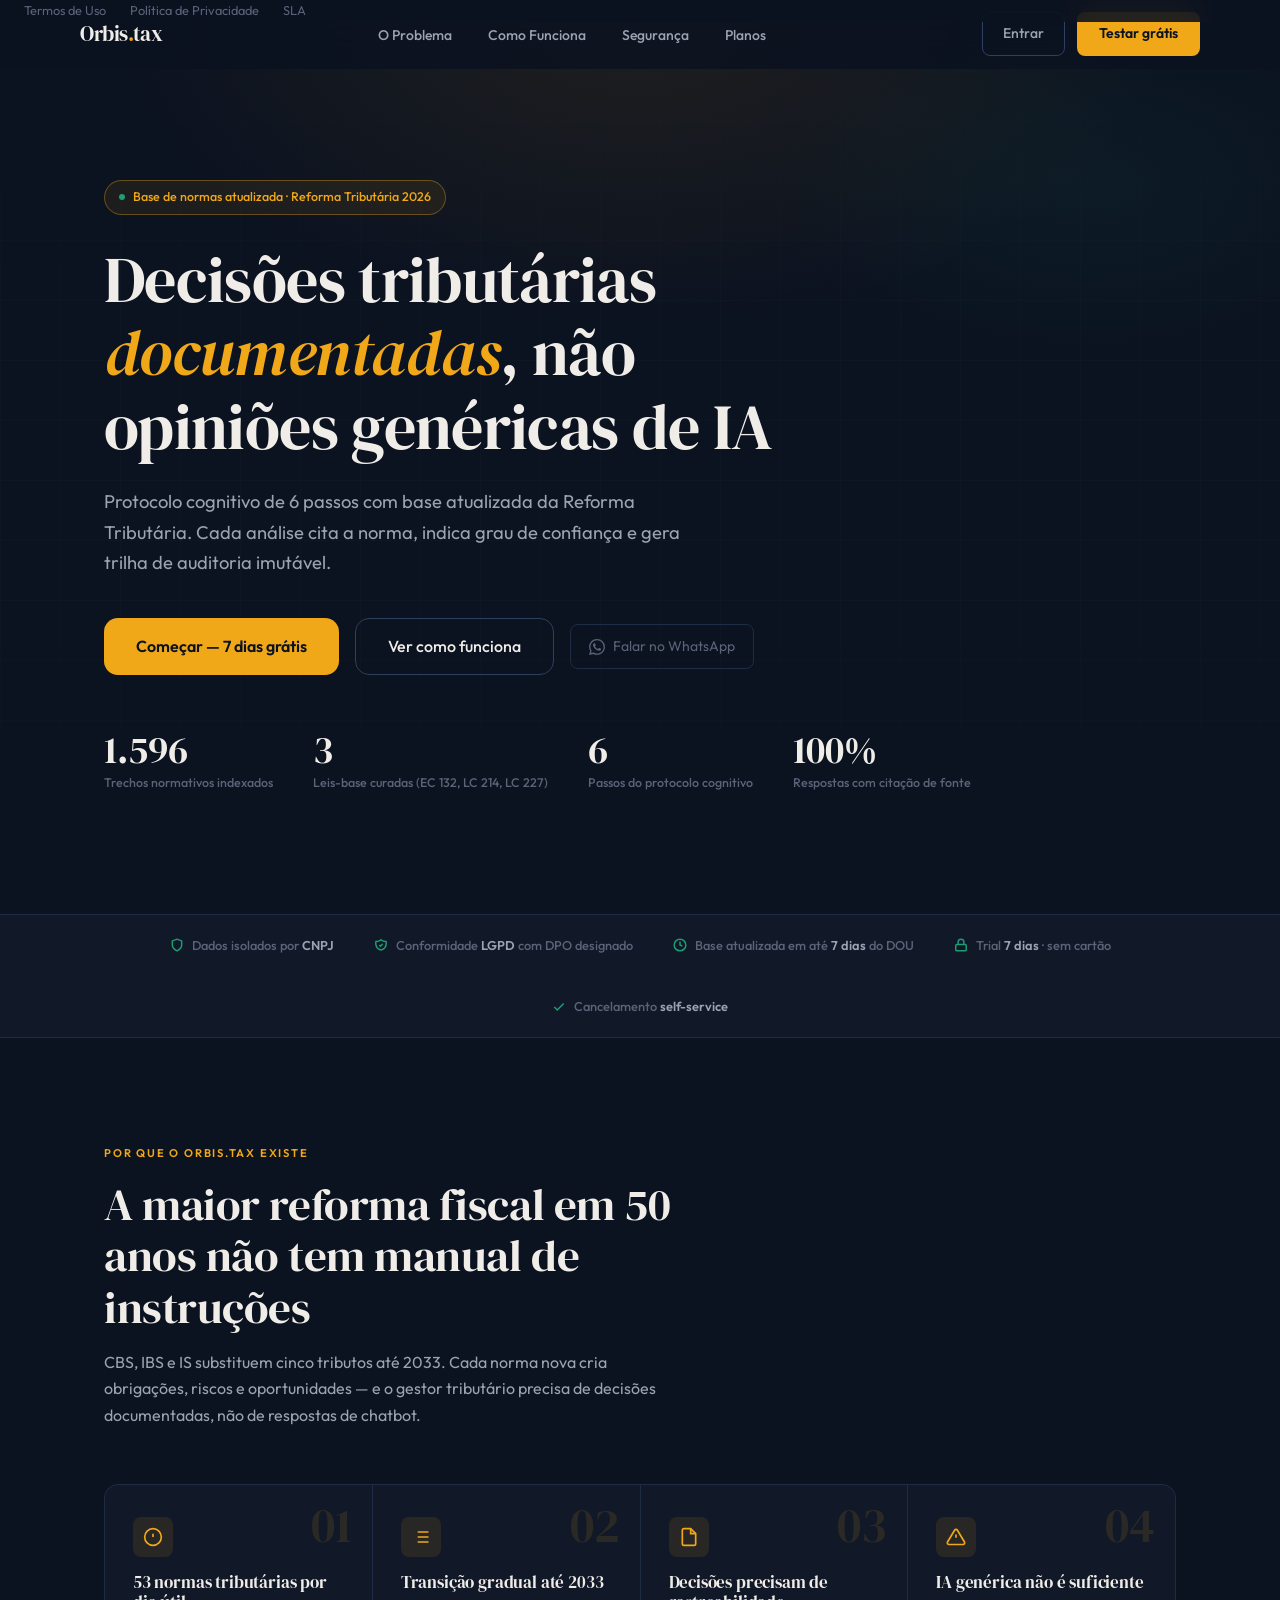
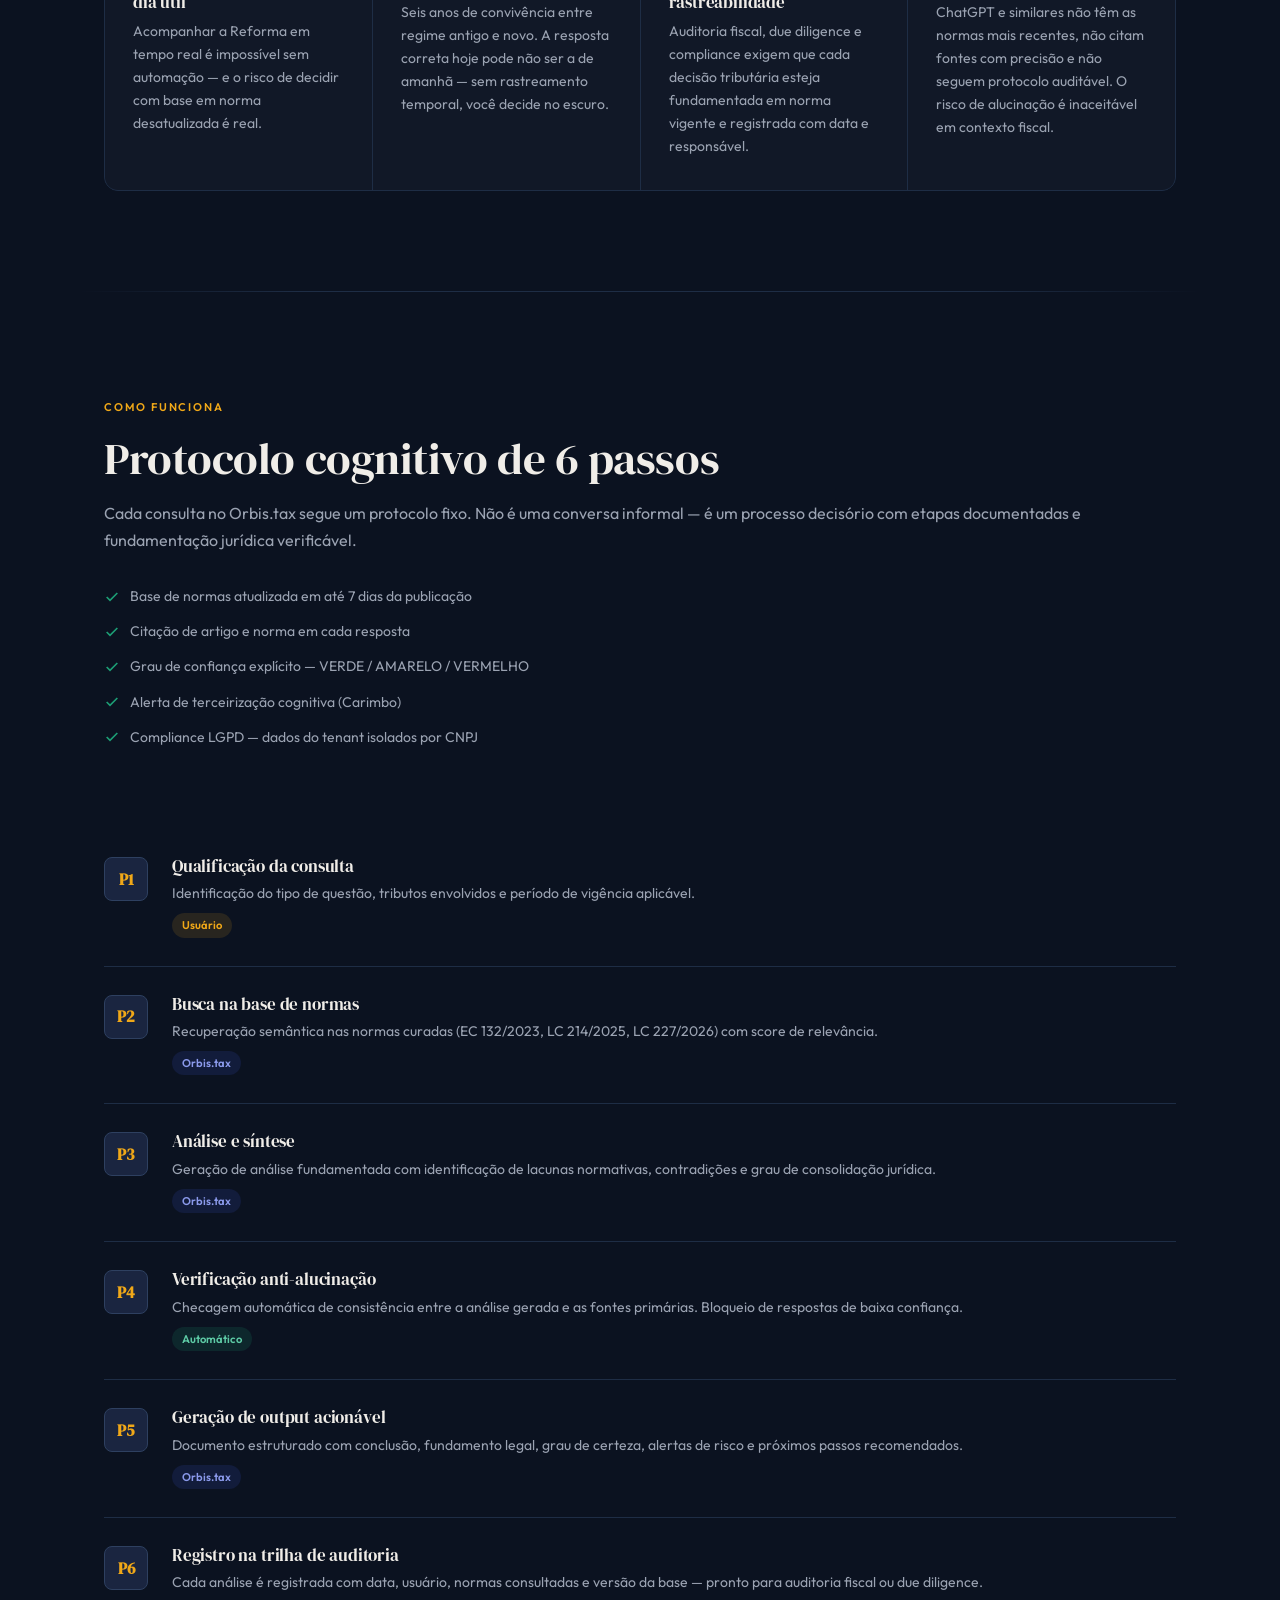
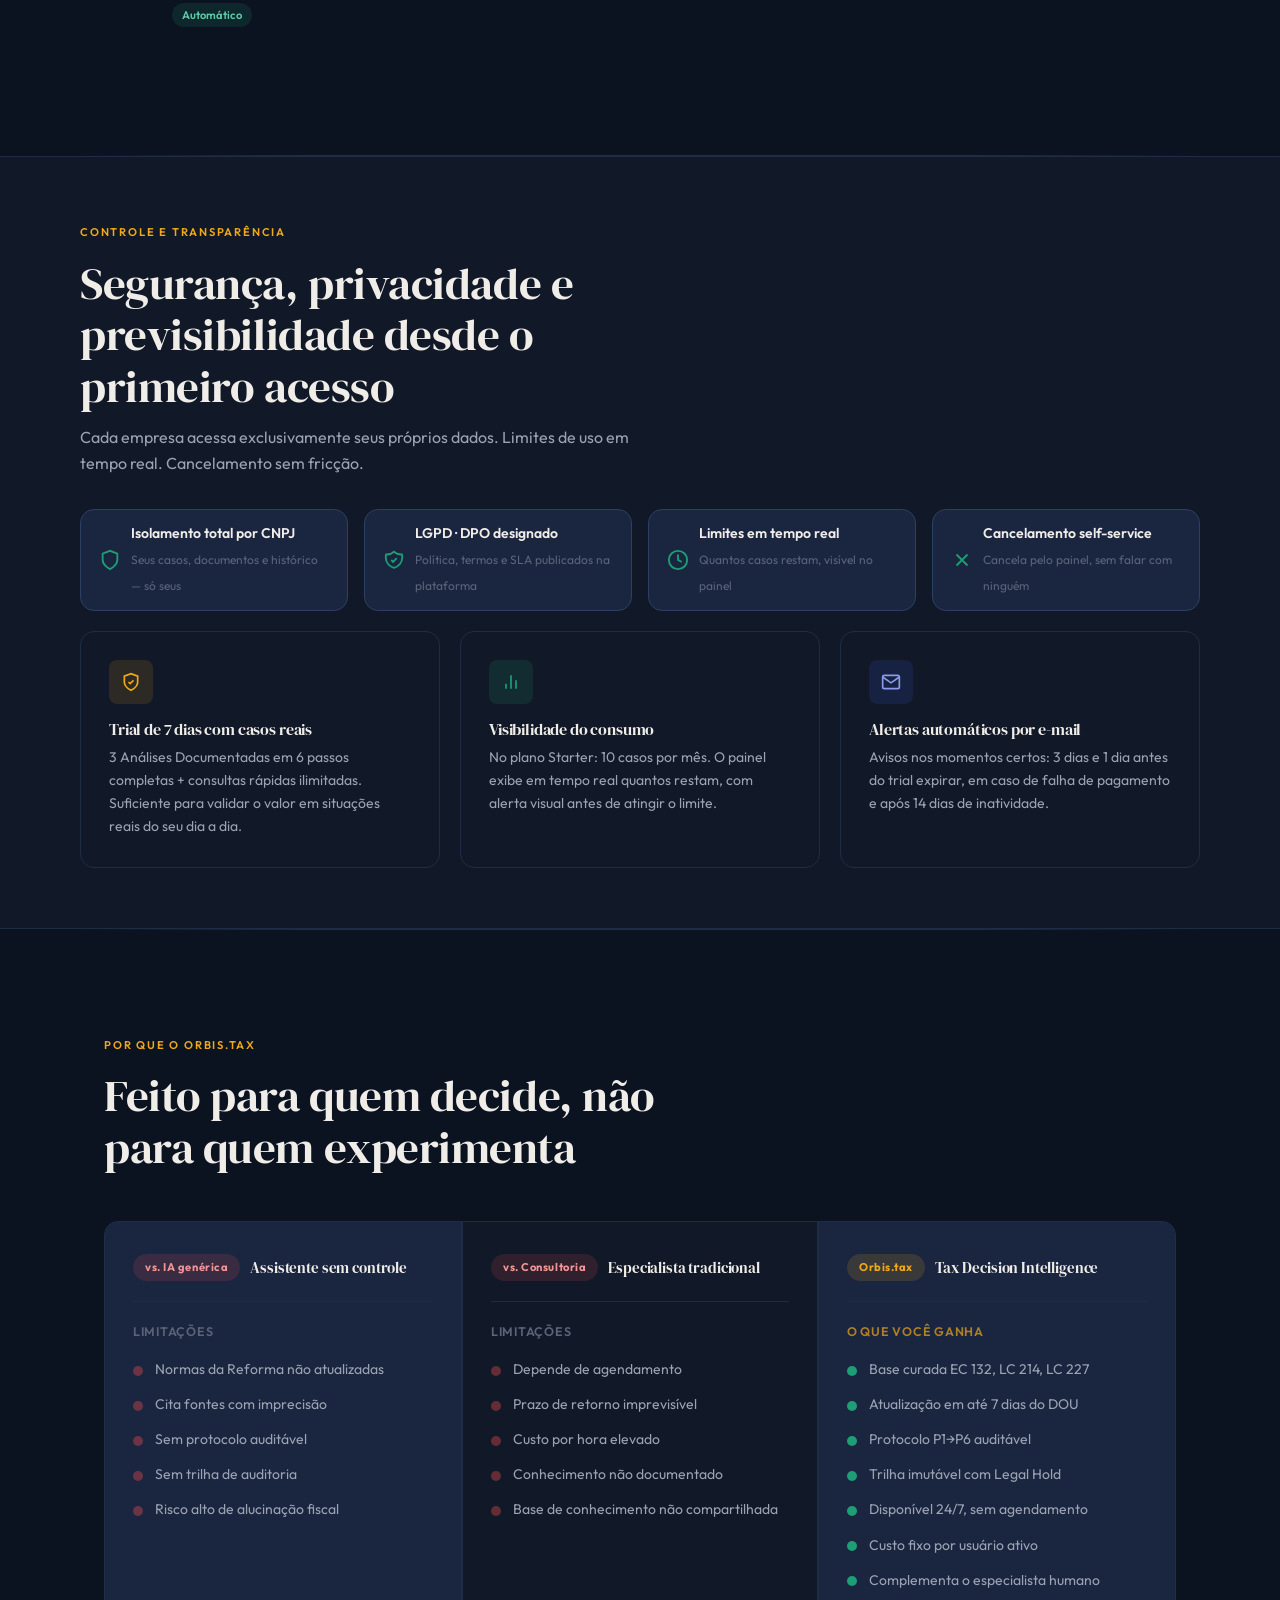
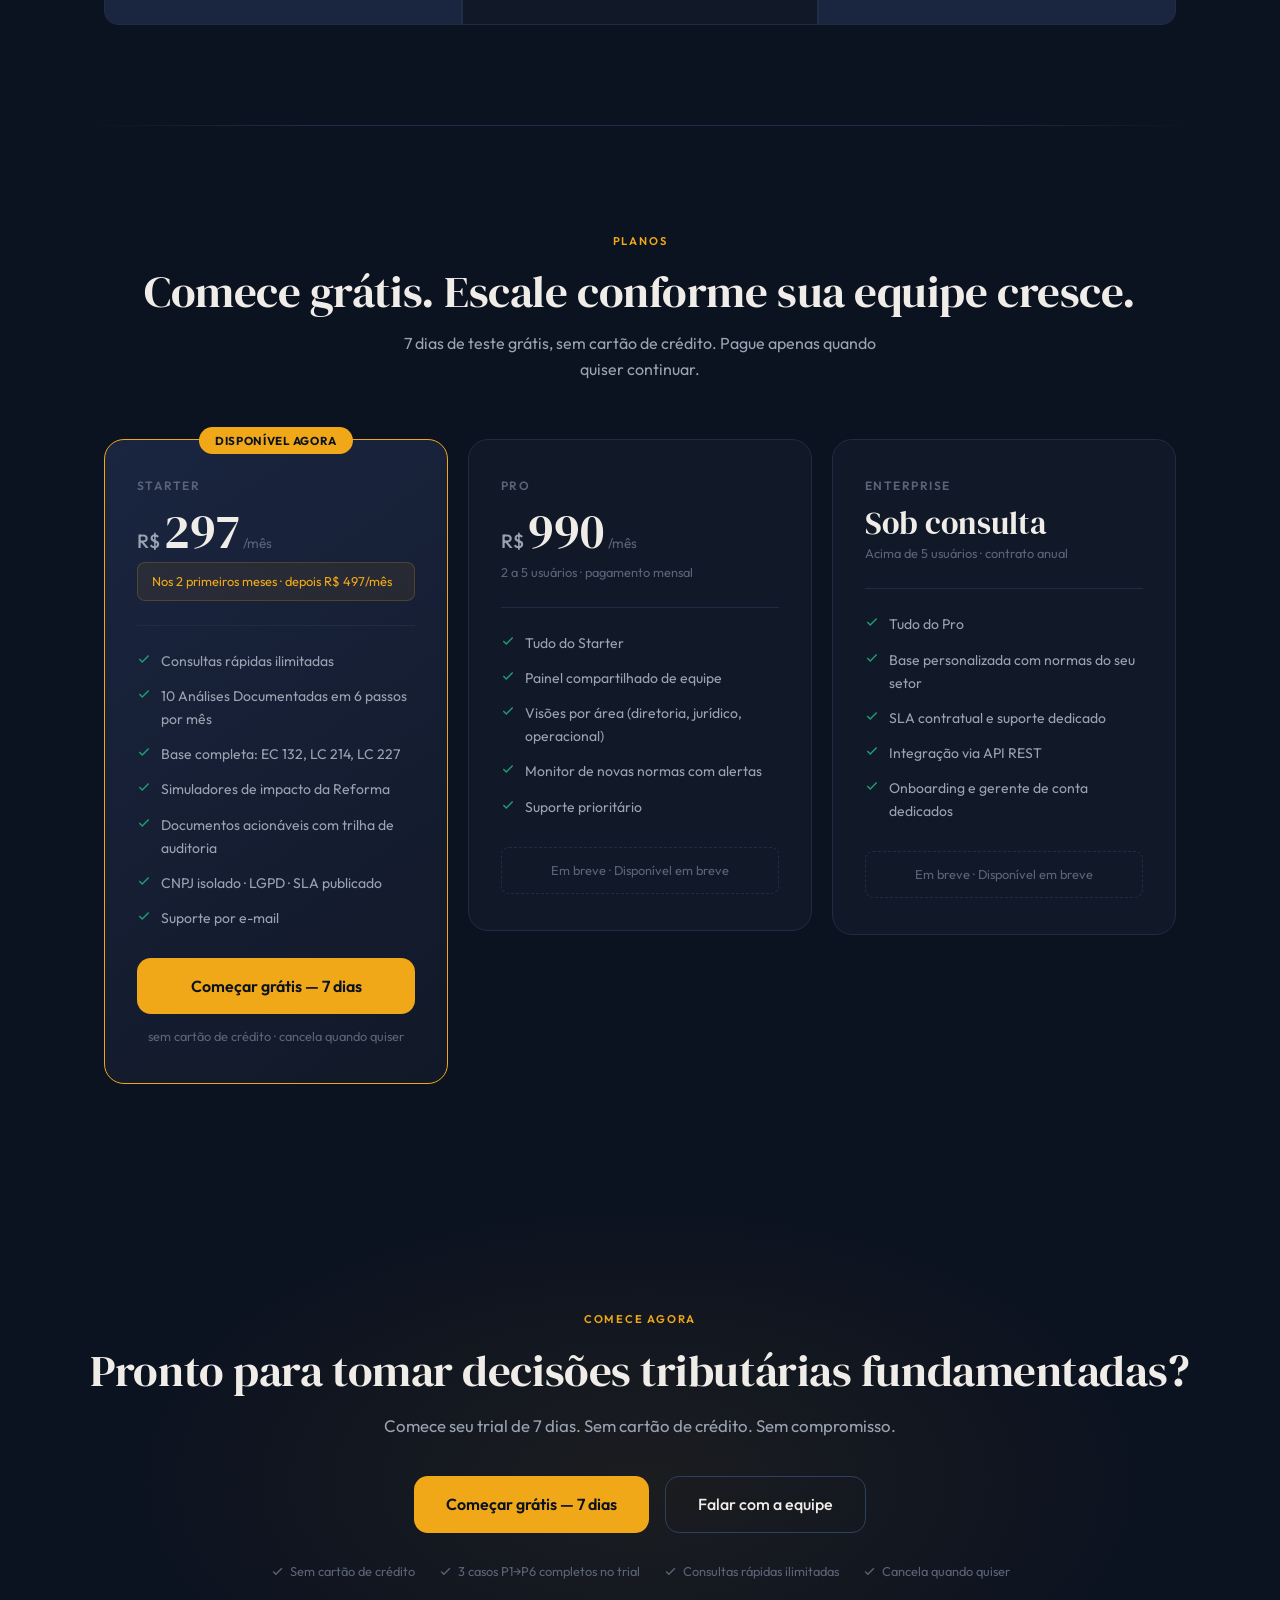
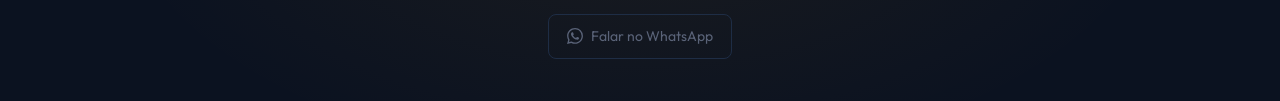
==== commit 341d1ec9: "fix: landing hero stats — uniformiza cor e tamanho dos números Remove .hero-stat-num span override (" ====
--- a/landing/index.html
+++ b/landing/index.html
@@ -207,7 +207,6 @@
   font-family:var(--serif);font-size:2.4rem;
   color:var(--text-primary);line-height:1;
 }
-.hero-stat-num span{color:var(--amber);font-size:1.4rem}
 .hero-stat-label{font-size:.78rem;color:var(--text-muted);margin-top:4px;font-weight:500}
 
 /* ── TRUST BAR ── */
@@ -522,13 +521,11 @@
 
     <div class="hero-stats">
       <div>
-        <div class="hero-stat-num"><span data-count="1596">1.596</span></div>
+        <div class="hero-stat-num">1.596</div>
         <div class="hero-stat-label">Trechos normativos indexados</div>
       </div>
       <div>
-        <div class="hero-stat-num" style="display:flex;align-items:baseline;gap:4px">
-          <span>3</span>
-        </div>
+        <div class="hero-stat-num">3</div>
         <div class="hero-stat-label">Leis-base curadas (EC 132, LC 214, LC 227)</div>
       </div>
       <div>
@@ -536,7 +533,7 @@
         <div class="hero-stat-label">Passos do protocolo cognitivo</div>
       </div>
       <div>
-        <div class="hero-stat-num">100<span>%</span></div>
+        <div class="hero-stat-num">100%</div>
         <div class="hero-stat-label">Respostas com citação de fonte</div>
       </div>
     </div>
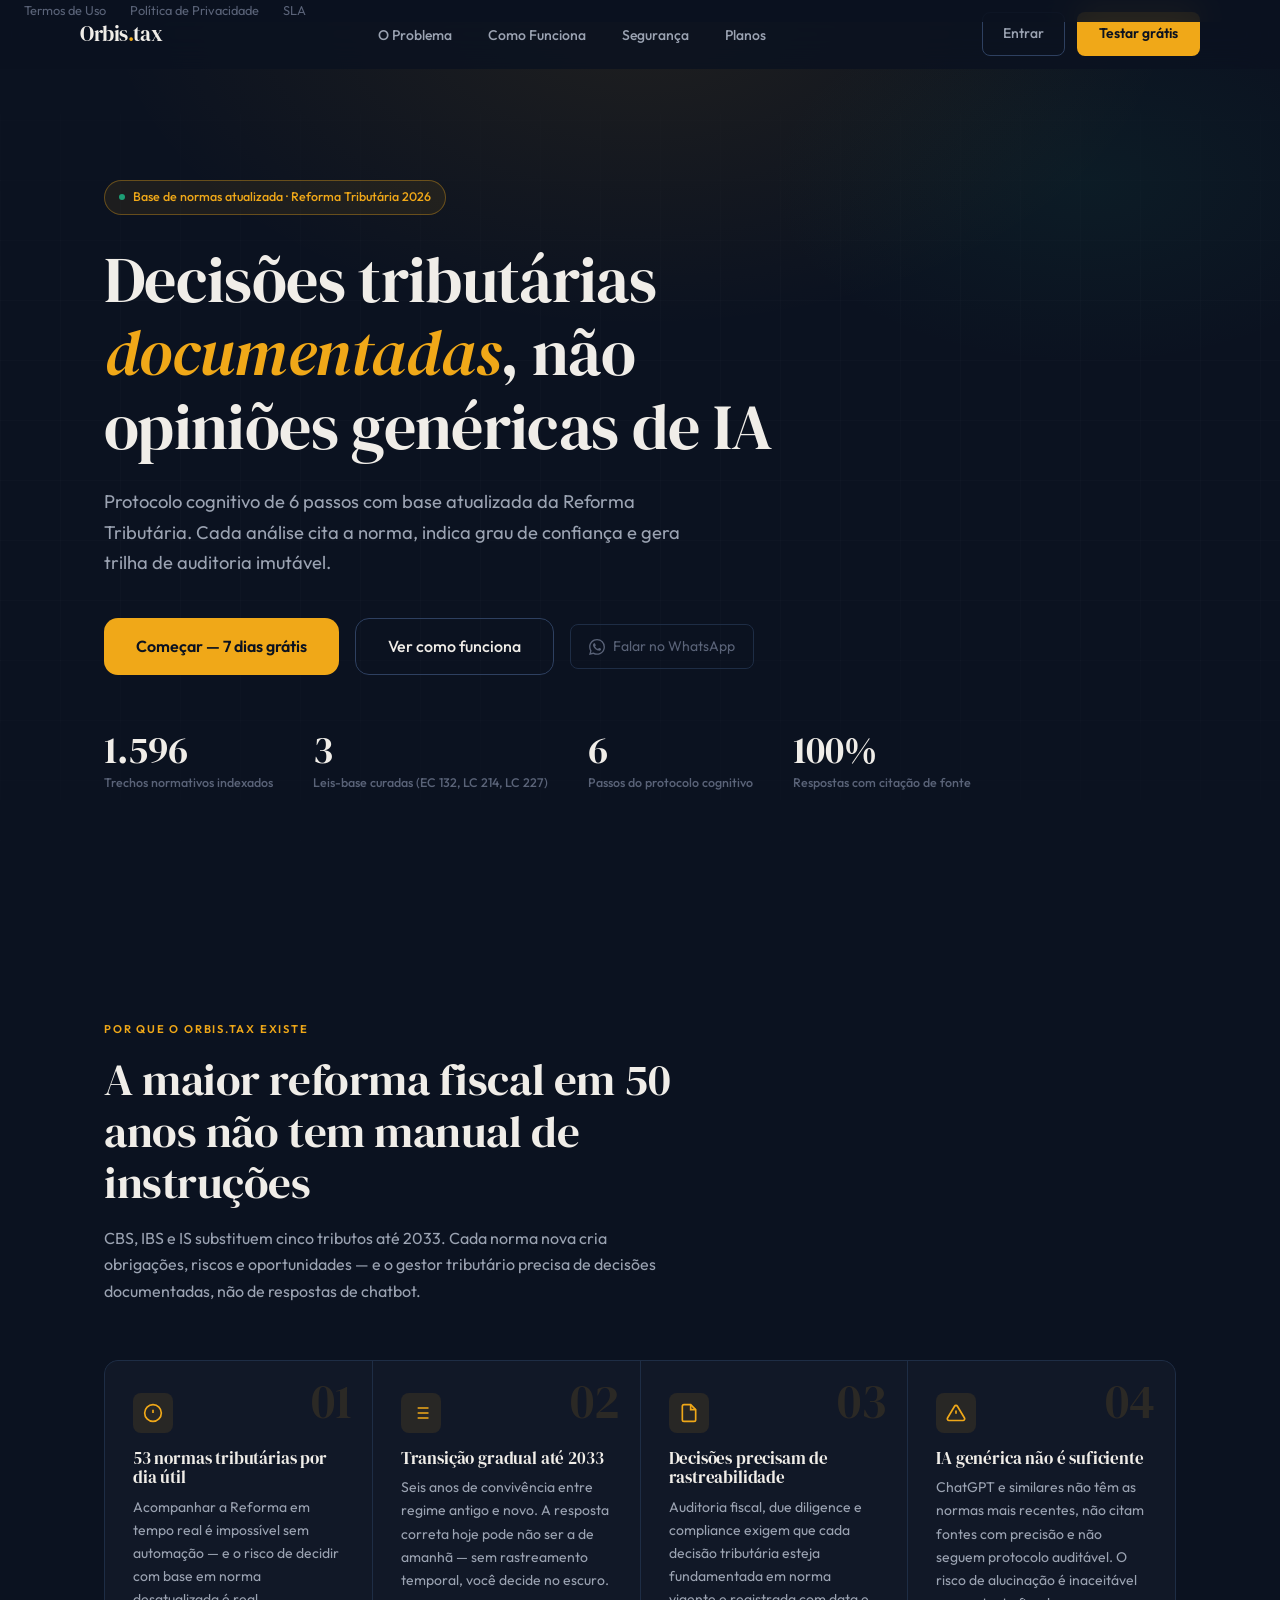
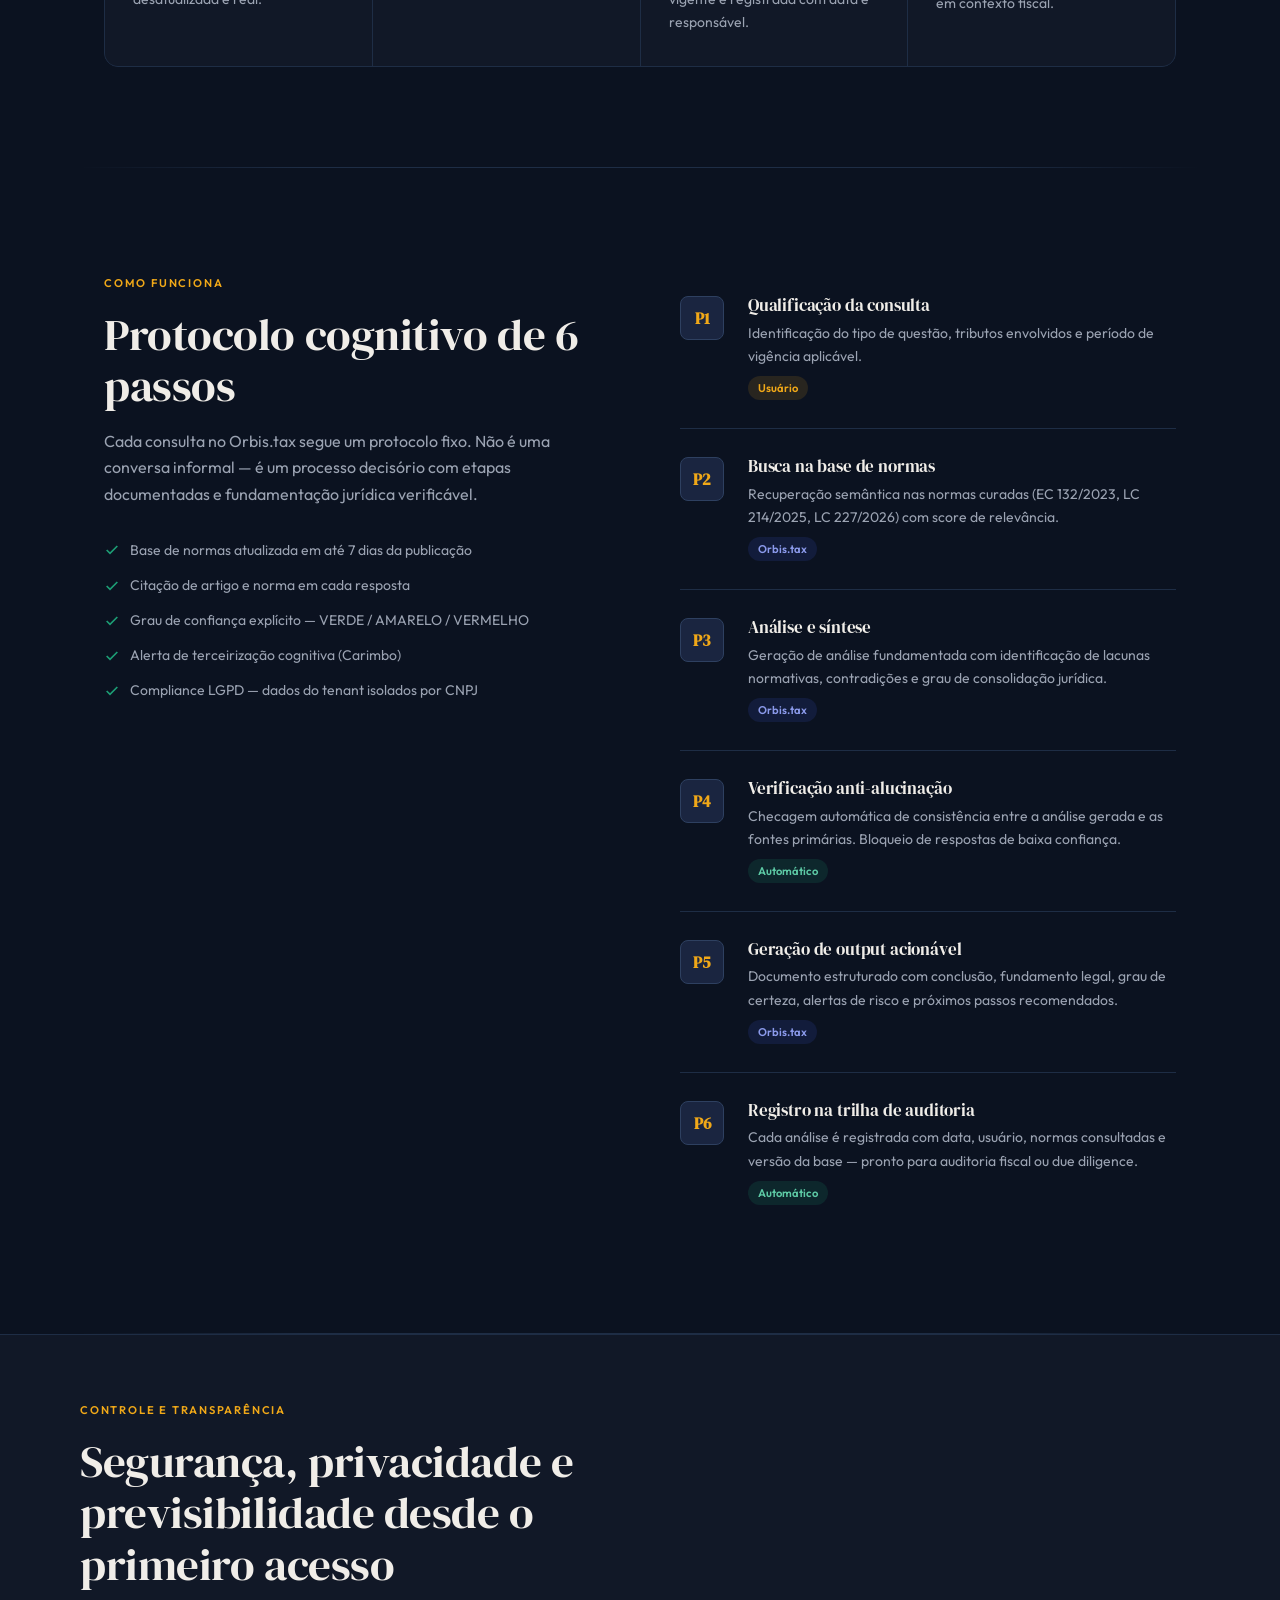
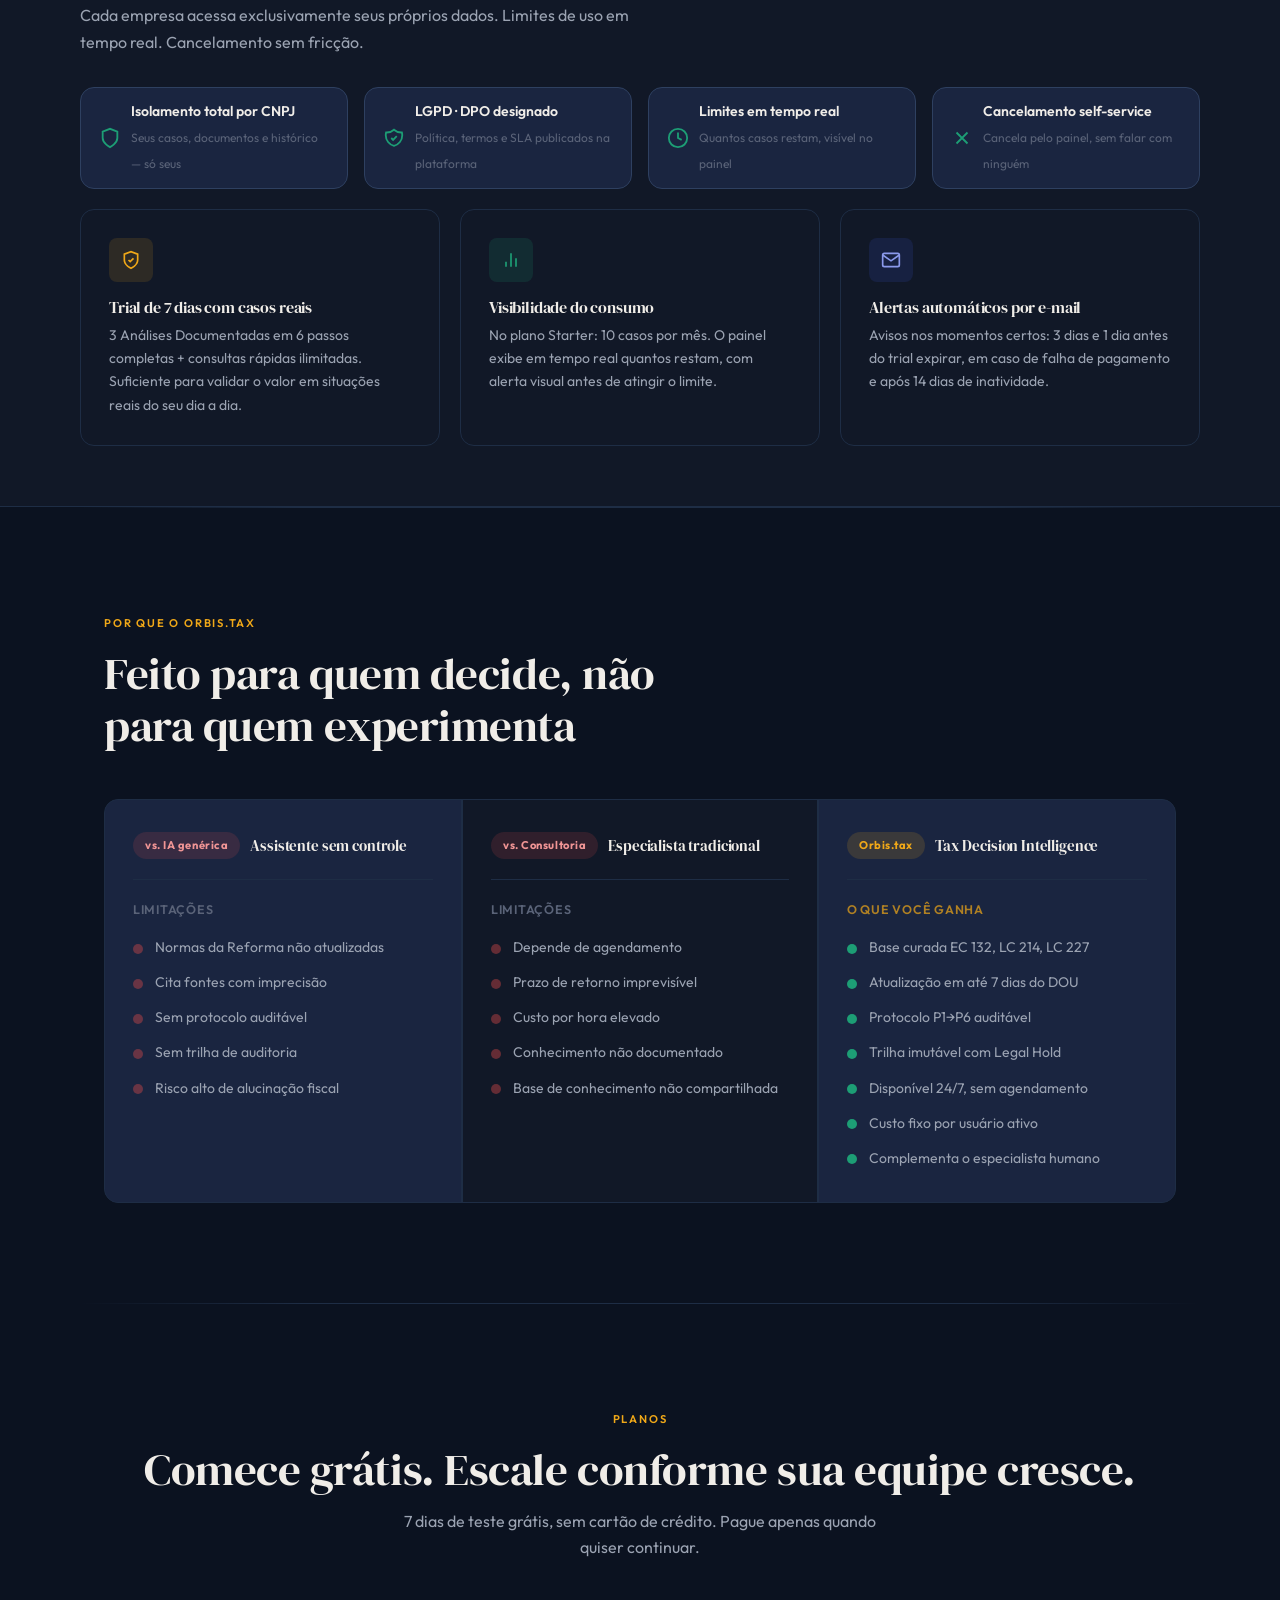
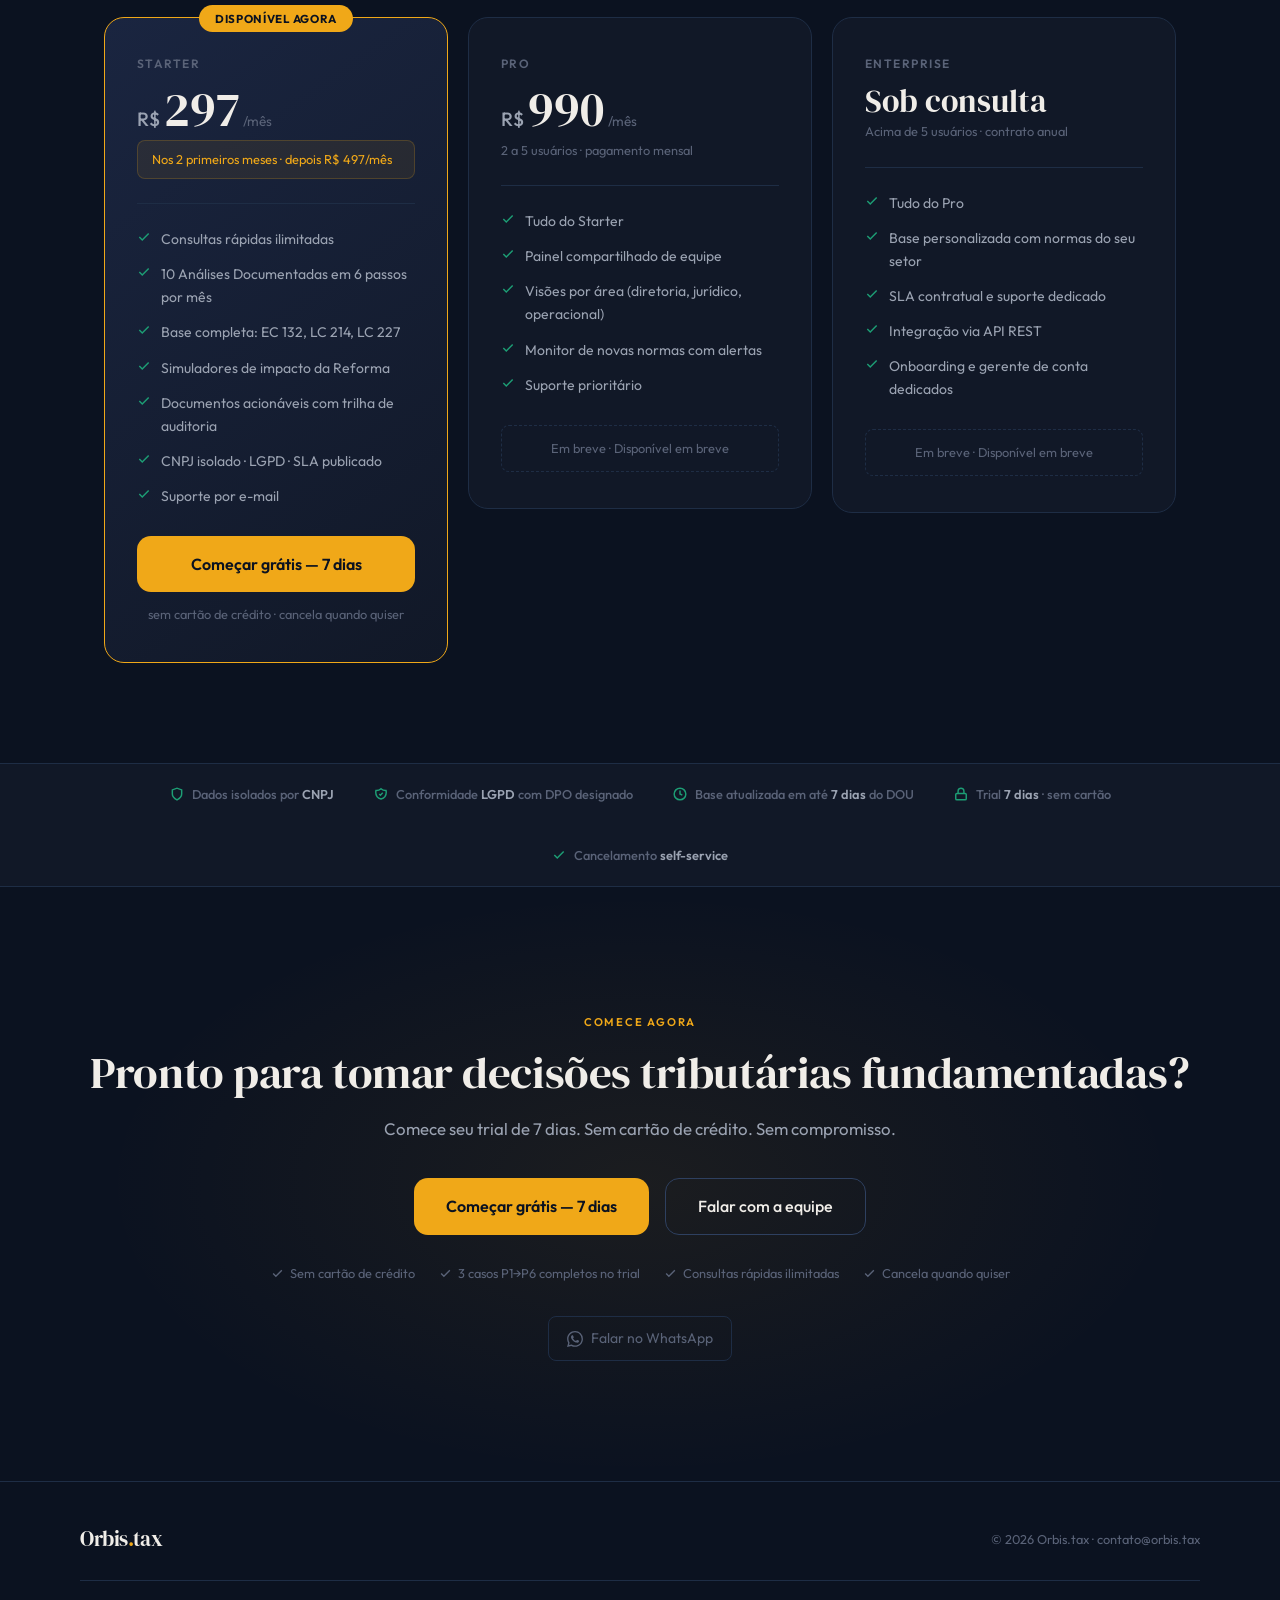
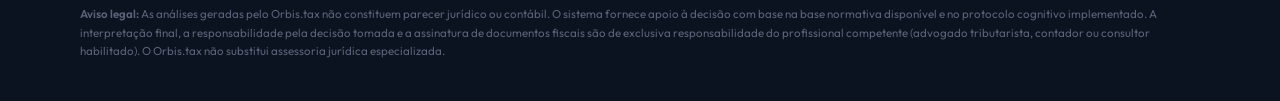
==== commit b397c8d7: "fix: landing — move trust bar para abaixo dos cards de preço Era exibida solta após o hero. Agora ap" ====
--- a/landing/index.html
+++ b/landing/index.html
@@ -541,32 +541,6 @@
   </div>
 </section>
 
-<!-- TRUST BAR -->
-<div class="trust-bar">
-  <div class="trust-bar-inner">
-    <div class="trust-item">
-      <svg width="14" height="14" viewBox="0 0 24 24" fill="none" stroke="currentColor" stroke-width="2.5"><path d="M12 22s8-4 8-10V5l-8-3-8 3v7c0 6 8 10 8 10z"/></svg>
-      <span>Dados isolados por <strong>CNPJ</strong></span>
-    </div>
-    <div class="trust-item">
-      <svg width="14" height="14" viewBox="0 0 24 24" fill="none" stroke="currentColor" stroke-width="2.5"><path d="M9 12l2 2 4-4m5.618-4.016A11.955 11.955 0 0112 2.944a11.955 11.955 0 01-8.618 3.04A12.02 12.02 0 003 9c0 5.591 3.824 10.29 9 11.622 5.176-1.332 9-6.03 9-11.622 0-1.042-.133-2.052-.382-3.016z"/></svg>
-      <span>Conformidade <strong>LGPD</strong> com DPO designado</span>
-    </div>
-    <div class="trust-item">
-      <svg width="14" height="14" viewBox="0 0 24 24" fill="none" stroke="currentColor" stroke-width="2.5"><circle cx="12" cy="12" r="10"/><polyline points="12 6 12 12 16 14"/></svg>
-      <span>Base atualizada em até <strong>7 dias</strong> do DOU</span>
-    </div>
-    <div class="trust-item">
-      <svg width="14" height="14" viewBox="0 0 24 24" fill="none" stroke="currentColor" stroke-width="2.5"><rect x="3" y="11" width="18" height="11" rx="2" ry="2"/><path d="M7 11V7a5 5 0 0110 0v4"/></svg>
-      <span>Trial <strong>7 dias</strong> · sem cartão</span>
-    </div>
-    <div class="trust-item">
-      <svg width="14" height="14" viewBox="0 0 24 24" fill="none" stroke="currentColor" stroke-width="2.5"><polyline points="20 6 9 17 4 12"/></svg>
-      <span>Cancelamento <strong>self-service</strong></span>
-    </div>
-  </div>
-</div>
-
 <!-- PROBLEMA -->
 <section class="section" id="problema">
   <div class="container">
@@ -955,6 +929,32 @@
   </div>
 </section>
 
+<!-- TRUST BAR -->
+<div class="trust-bar">
+  <div class="trust-bar-inner">
+    <div class="trust-item">
+      <svg width="14" height="14" viewBox="0 0 24 24" fill="none" stroke="currentColor" stroke-width="2.5"><path d="M12 22s8-4 8-10V5l-8-3-8 3v7c0 6 8 10 8 10z"/></svg>
+      <span>Dados isolados por <strong>CNPJ</strong></span>
+    </div>
+    <div class="trust-item">
+      <svg width="14" height="14" viewBox="0 0 24 24" fill="none" stroke="currentColor" stroke-width="2.5"><path d="M9 12l2 2 4-4m5.618-4.016A11.955 11.955 0 0112 2.944a11.955 11.955 0 01-8.618 3.04A12.02 12.02 0 003 9c0 5.591 3.824 10.29 9 11.622 5.176-1.332 9-6.03 9-11.622 0-1.042-.133-2.052-.382-3.016z"/></svg>
+      <span>Conformidade <strong>LGPD</strong> com DPO designado</span>
+    </div>
+    <div class="trust-item">
+      <svg width="14" height="14" viewBox="0 0 24 24" fill="none" stroke="currentColor" stroke-width="2.5"><circle cx="12" cy="12" r="10"/><polyline points="12 6 12 12 16 14"/></svg>
+      <span>Base atualizada em até <strong>7 dias</strong> do DOU</span>
+    </div>
+    <div class="trust-item">
+      <svg width="14" height="14" viewBox="0 0 24 24" fill="none" stroke="currentColor" stroke-width="2.5"><rect x="3" y="11" width="18" height="11" rx="2" ry="2"/><path d="M7 11V7a5 5 0 0110 0v4"/></svg>
+      <span>Trial <strong>7 dias</strong> · sem cartão</span>
+    </div>
+    <div class="trust-item">
+      <svg width="14" height="14" viewBox="0 0 24 24" fill="none" stroke="currentColor" stroke-width="2.5"><polyline points="20 6 9 17 4 12"/></svg>
+      <span>Cancelamento <strong>self-service</strong></span>
+    </div>
+  </div>
+</div>
+
 <!-- FINAL CTA -->
 <section class="final-cta">
   <div class="final-cta-bg"></div>
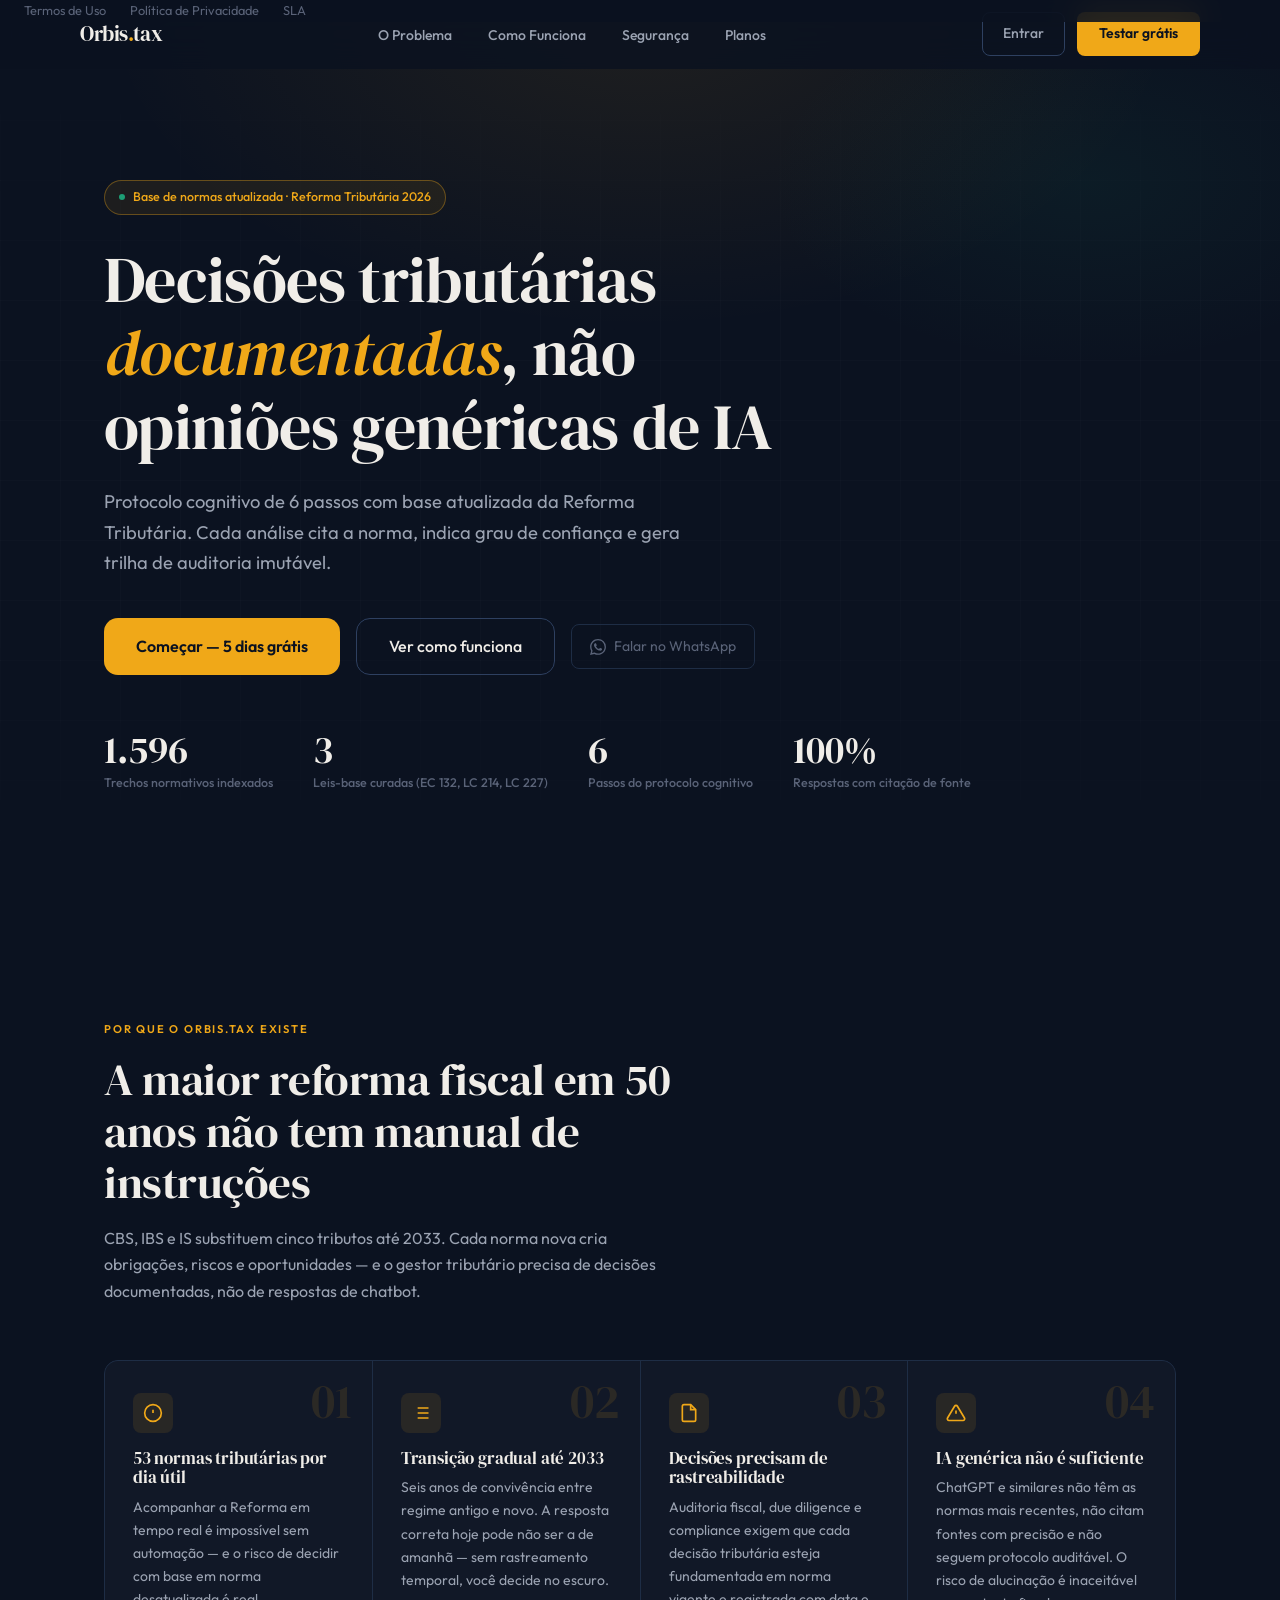
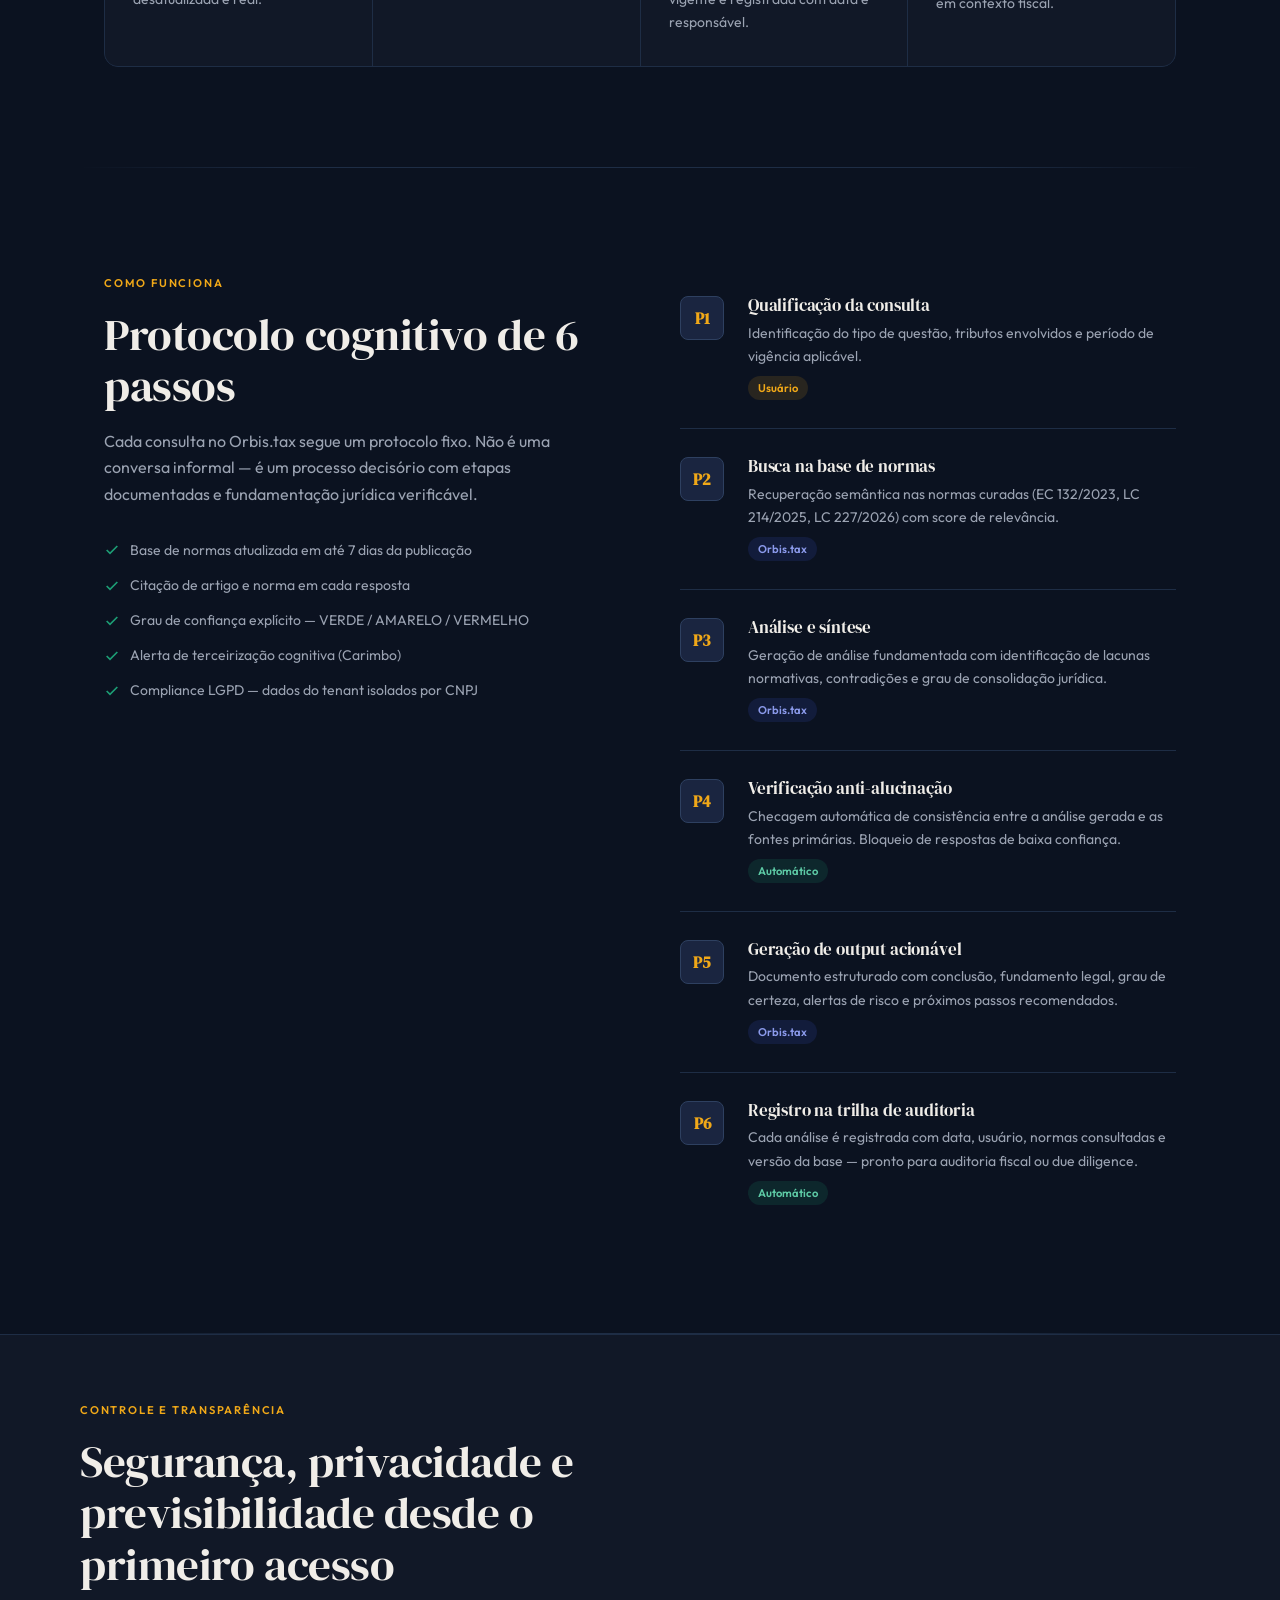
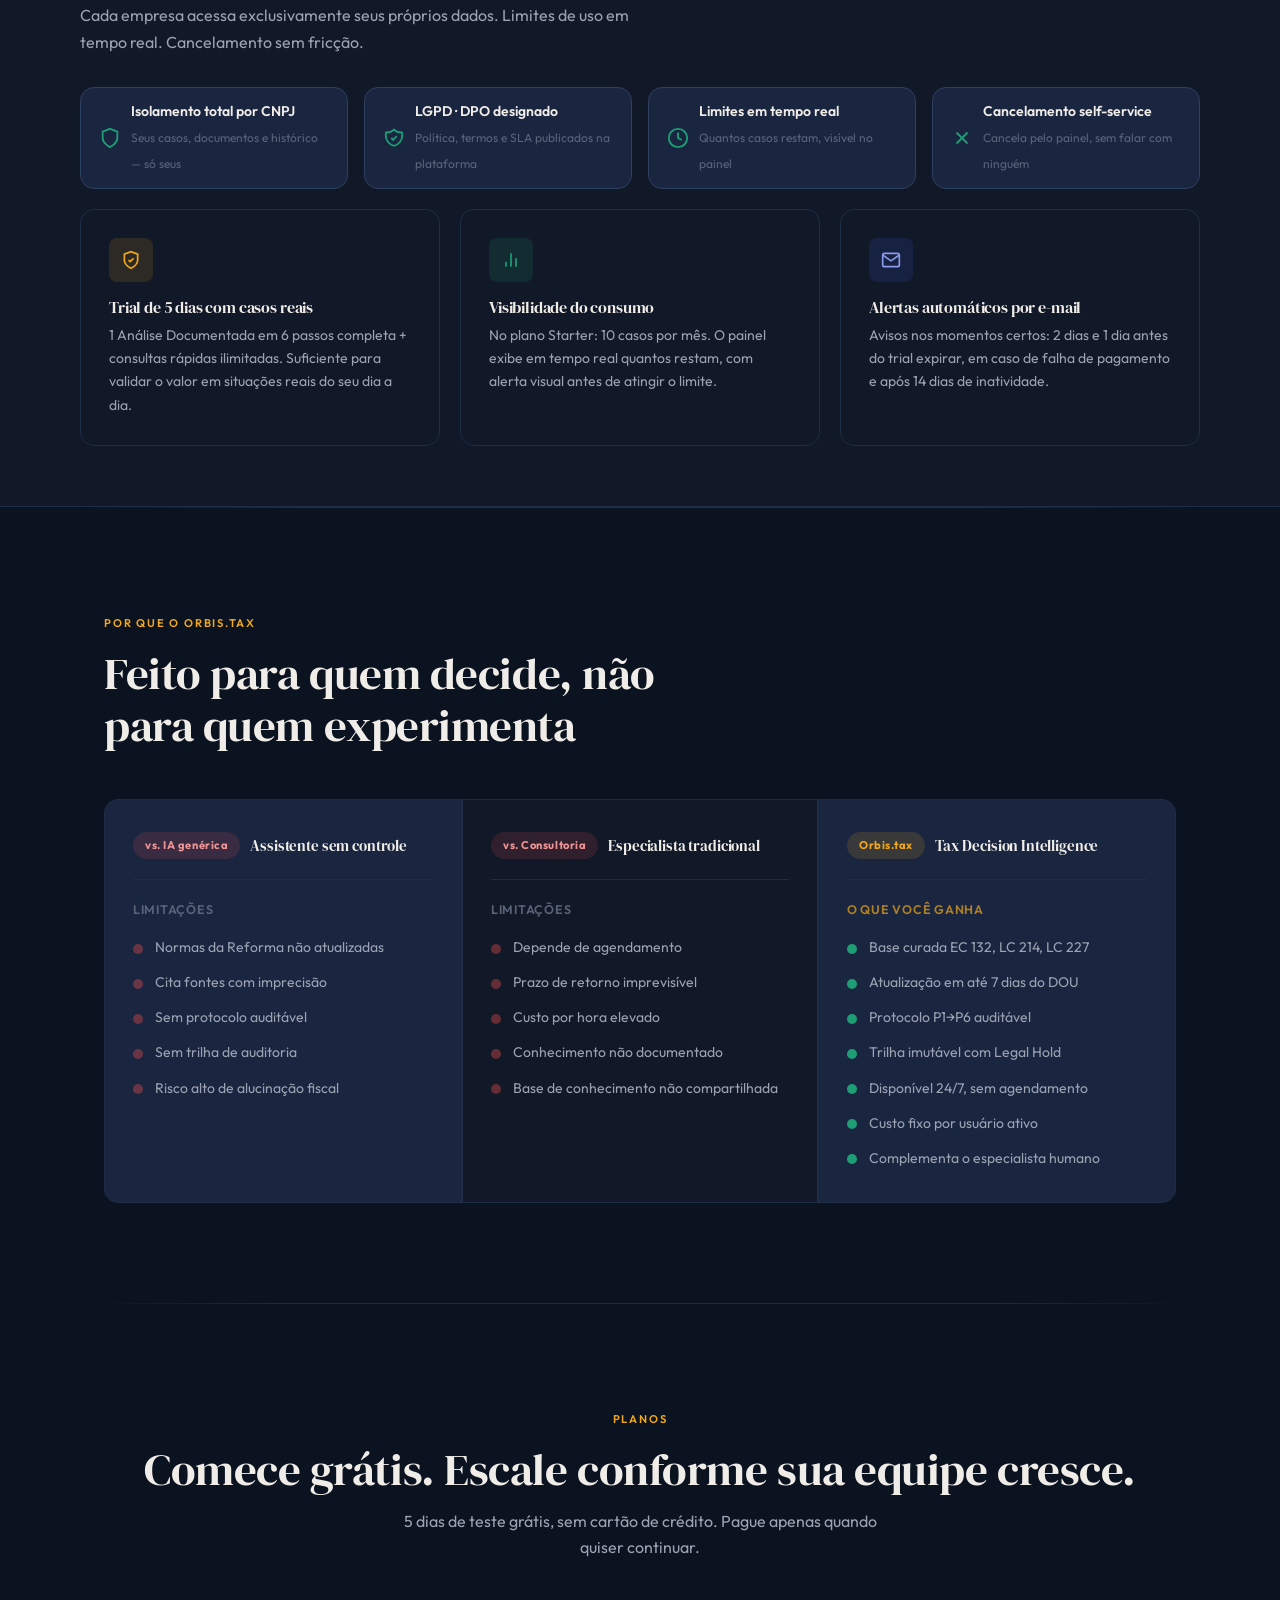
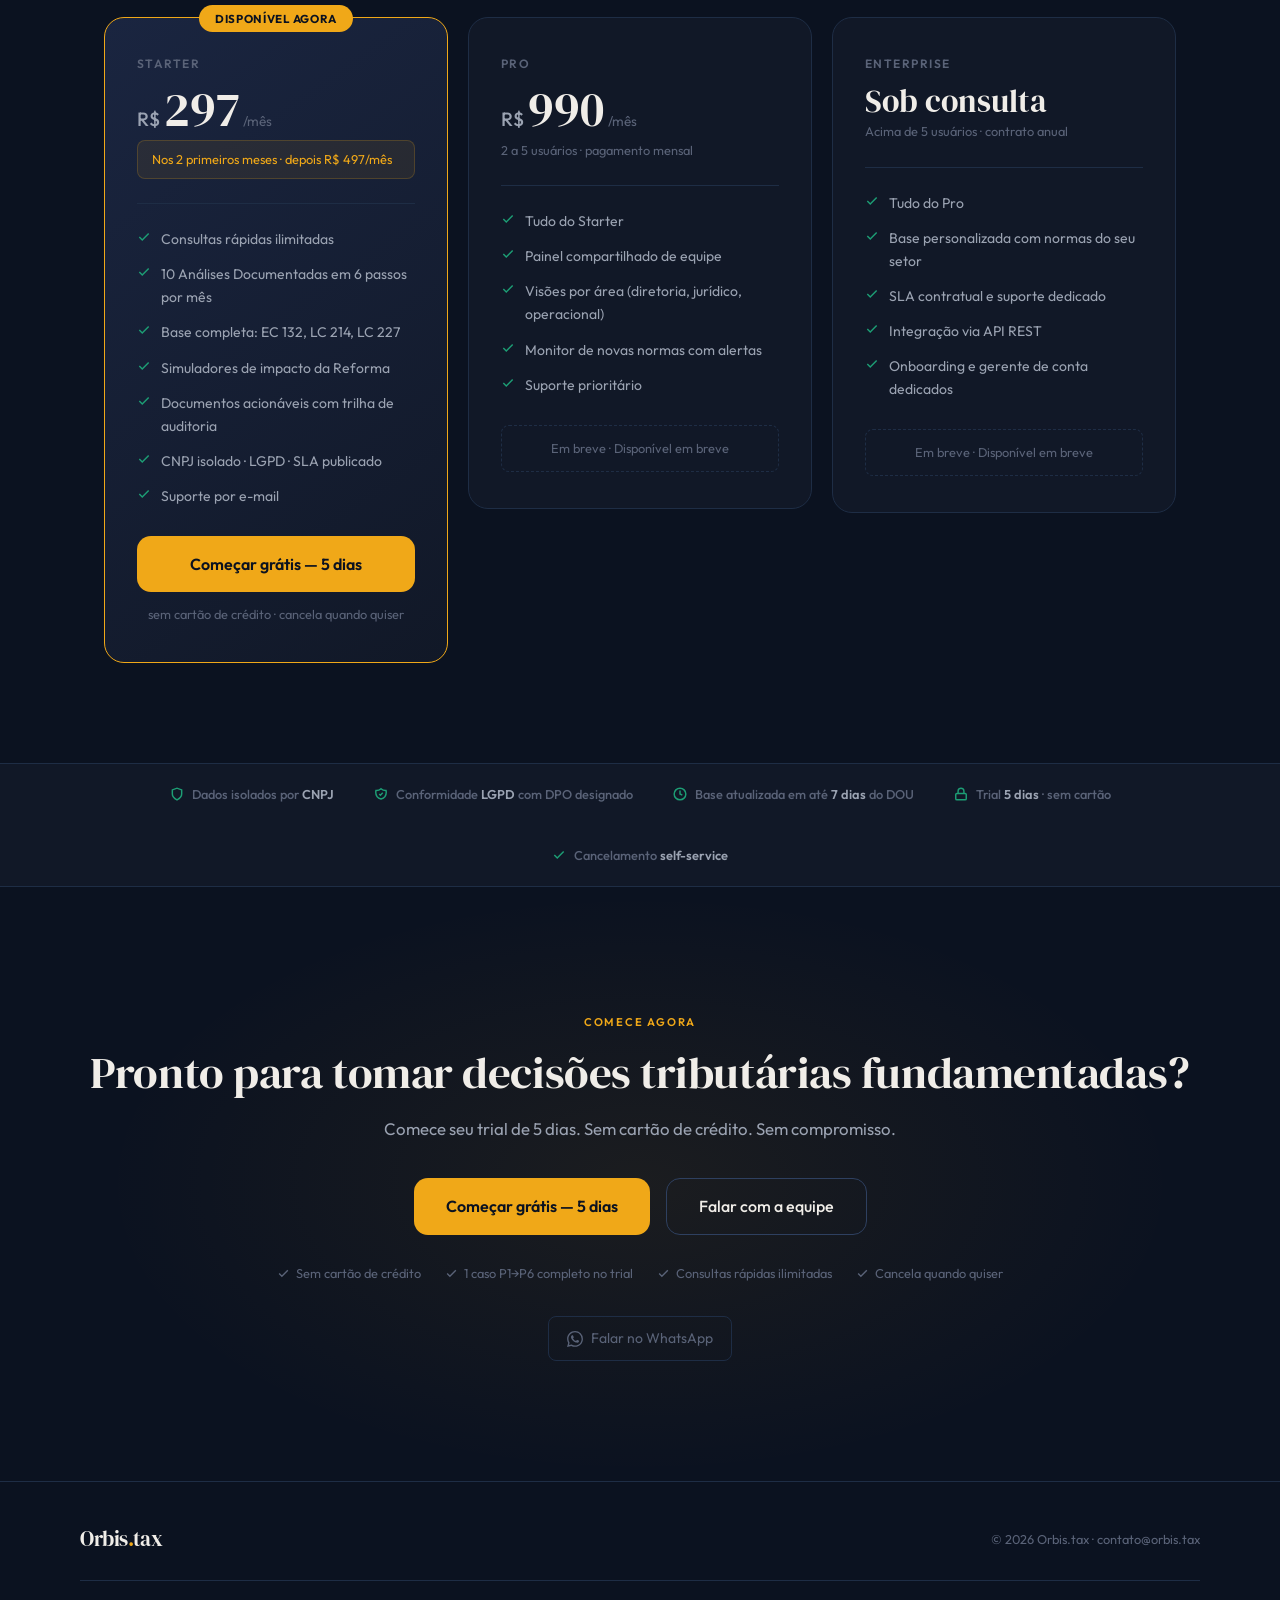
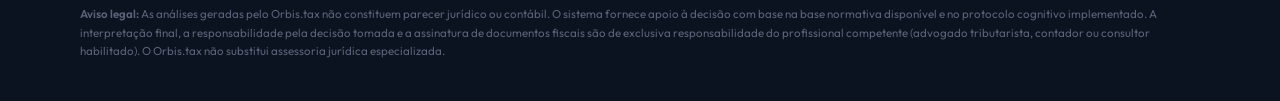
==== commit 070e21ea: "feat: trial 5 dias + limite 1 protocolo + sidebar "Mapa de Decisão" + UX P1/P2 - Trial: 7→5 dias, li" ====
--- a/landing/index.html
+++ b/landing/index.html
@@ -511,7 +511,7 @@
     </p>
 
     <div class="hero-actions">
-      <a href="/register" class="btn-primary btn-lg">Começar — 7 dias grátis</a>
+      <a href="/register" class="btn-primary btn-lg">Começar — 5 dias grátis</a>
       <a href="#solucao" class="btn-outline-lg">Ver como funciona</a>
       <a href="https://wa.me/5511972521970?text=Ol%C3%A1%2C%20tenho%20interesse%20no%20Orbis.tax" class="hero-wa" target="_blank" rel="noopener">
         <svg width="16" height="16" viewBox="0 0 24 24" fill="currentColor"><path d="M17.472 14.382c-.297-.149-1.758-.867-2.03-.967-.273-.099-.471-.148-.67.15-.197.297-.767.966-.94 1.164-.173.199-.347.223-.644.075-.297-.15-1.255-.463-2.39-1.475-.883-.788-1.48-1.761-1.653-2.059-.173-.297-.018-.458.13-.606.134-.133.298-.347.446-.52.149-.174.198-.298.298-.497.099-.198.05-.371-.025-.52-.075-.149-.669-1.612-.916-2.207-.242-.579-.487-.5-.669-.51-.173-.008-.371-.01-.57-.01-.198 0-.52.074-.792.372-.272.297-1.04 1.016-1.04 2.479 0 1.462 1.065 2.875 1.213 3.074.149.198 2.096 3.2 5.077 4.487.709.306 1.262.489 1.694.625.712.227 1.36.195 1.871.118.571-.085 1.758-.719 2.006-1.413.248-.694.248-1.289.173-1.413-.074-.124-.272-.198-.57-.347m-5.421 7.403h-.004a9.87 9.87 0 01-5.031-1.378l-.361-.214-3.741.982.998-3.648-.235-.374a9.86 9.86 0 01-1.51-5.26c.001-5.45 4.436-9.884 9.888-9.884 2.64 0 5.122 1.03 6.988 2.898a9.825 9.825 0 012.893 6.994c-.003 5.45-4.437 9.884-9.885 9.884m8.413-18.297A11.815 11.815 0 0012.05 0C5.495 0 .16 5.335.157 11.892c0 2.096.547 4.142 1.588 5.945L.057 24l6.305-1.654a11.882 11.882 0 005.683 1.448h.005c6.554 0 11.89-5.335 11.893-11.893a11.821 11.821 0 00-3.48-8.413z"/></svg>
@@ -724,8 +724,8 @@
         <div class="feature-card-icon ic-amber">
           <svg width="20" height="20" viewBox="0 0 24 24" fill="none" stroke="currentColor" stroke-width="2"><path d="M12 22s8-4 8-10V5l-8-3-8 3v7c0 6 8 10 8 10z"/><path d="M9 12l2 2 4-4"/></svg>
         </div>
-        <h3>Trial de 7 dias com casos reais</h3>
-        <p style="font-size:.875rem;margin-top:6px">3 Análises Documentadas em 6 passos completas + consultas rápidas ilimitadas. Suficiente para validar o valor em situações reais do seu dia a dia.</p>
+        <h3>Trial de 5 dias com casos reais</h3>
+        <p style="font-size:.875rem;margin-top:6px">1 Análise Documentada em 6 passos completa + consultas rápidas ilimitadas. Suficiente para validar o valor em situações reais do seu dia a dia.</p>
       </div>
       <div class="feature-card">
         <div class="feature-card-icon ic-teal">
@@ -739,7 +739,7 @@
           <svg width="20" height="20" viewBox="0 0 24 24" fill="none" stroke="currentColor" stroke-width="2"><path d="M4 4h16c1.1 0 2 .9 2 2v12c0 1.1-.9 2-2 2H4c-1.1 0-2-.9-2-2V6c0-1.1.9-2 2-2z"/><polyline points="22,6 12,13 2,6"/></svg>
         </div>
         <h3>Alertas automáticos por e-mail</h3>
-        <p style="font-size:.875rem;margin-top:6px">Avisos nos momentos certos: 3 dias e 1 dia antes do trial expirar, em caso de falha de pagamento e após 14 dias de inatividade.</p>
+        <p style="font-size:.875rem;margin-top:6px">Avisos nos momentos certos: 2 dias e 1 dia antes do trial expirar, em caso de falha de pagamento e após 14 dias de inatividade.</p>
       </div>
     </div>
   </div>
@@ -812,7 +812,7 @@
     <div class="reveal" style="text-align:center;margin-bottom:56px">
       <span class="section-label">Planos</span>
       <h2>Comece grátis. Escale conforme sua equipe cresce.</h2>
-      <p style="max-width:480px;margin:12px auto 0">7 dias de teste grátis, sem cartão de crédito. Pague apenas quando quiser continuar.</p>
+      <p style="max-width:480px;margin:12px auto 0">5 dias de teste grátis, sem cartão de crédito. Pague apenas quando quiser continuar.</p>
     </div>
 
     <div class="pricing-grid reveal reveal-delay-1">
@@ -858,7 +858,7 @@
             Suporte por e-mail
           </li>
         </ul>
-        <a href="/register" class="btn-primary btn-lg" style="display:block;text-align:center;width:100%">Começar grátis — 7 dias</a>
+        <a href="/register" class="btn-primary btn-lg" style="display:block;text-align:center;width:100%">Começar grátis — 5 dias</a>
         <div class="trial-note">sem cartão de crédito · cancela quando quiser</div>
       </div>
 
@@ -946,7 +946,7 @@
     </div>
     <div class="trust-item">
       <svg width="14" height="14" viewBox="0 0 24 24" fill="none" stroke="currentColor" stroke-width="2.5"><rect x="3" y="11" width="18" height="11" rx="2" ry="2"/><path d="M7 11V7a5 5 0 0110 0v4"/></svg>
-      <span>Trial <strong>7 dias</strong> · sem cartão</span>
+      <span>Trial <strong>5 dias</strong> · sem cartão</span>
     </div>
     <div class="trust-item">
       <svg width="14" height="14" viewBox="0 0 24 24" fill="none" stroke="currentColor" stroke-width="2.5"><polyline points="20 6 9 17 4 12"/></svg>
@@ -961,9 +961,9 @@
   <div style="position:relative">
     <span class="section-label">Comece agora</span>
     <h2>Pronto para tomar decisões tributárias fundamentadas?</h2>
-    <p>Comece seu trial de 7 dias. Sem cartão de crédito. Sem compromisso.</p>
+    <p>Comece seu trial de 5 dias. Sem cartão de crédito. Sem compromisso.</p>
     <div class="final-cta-actions">
-      <a href="/register" class="btn-primary btn-lg">Começar grátis — 7 dias</a>
+      <a href="/register" class="btn-primary btn-lg">Começar grátis — 5 dias</a>
       <a href="mailto:contato@orbis.tax" class="btn-outline-lg">Falar com a equipe</a>
     </div>
     <div class="trial-details">
@@ -973,7 +973,7 @@
       </span>
       <span>
         <svg width="13" height="13" viewBox="0 0 24 24" fill="none" stroke="currentColor" stroke-width="2.5"><polyline points="20 6 9 17 4 12"/></svg>
-        3 casos P1→P6 completos no trial
+        1 caso P1→P6 completo no trial
       </span>
       <span>
         <svg width="13" height="13" viewBox="0 0 24 24" fill="none" stroke="currentColor" stroke-width="2.5"><polyline points="20 6 9 17 4 12"/></svg>
